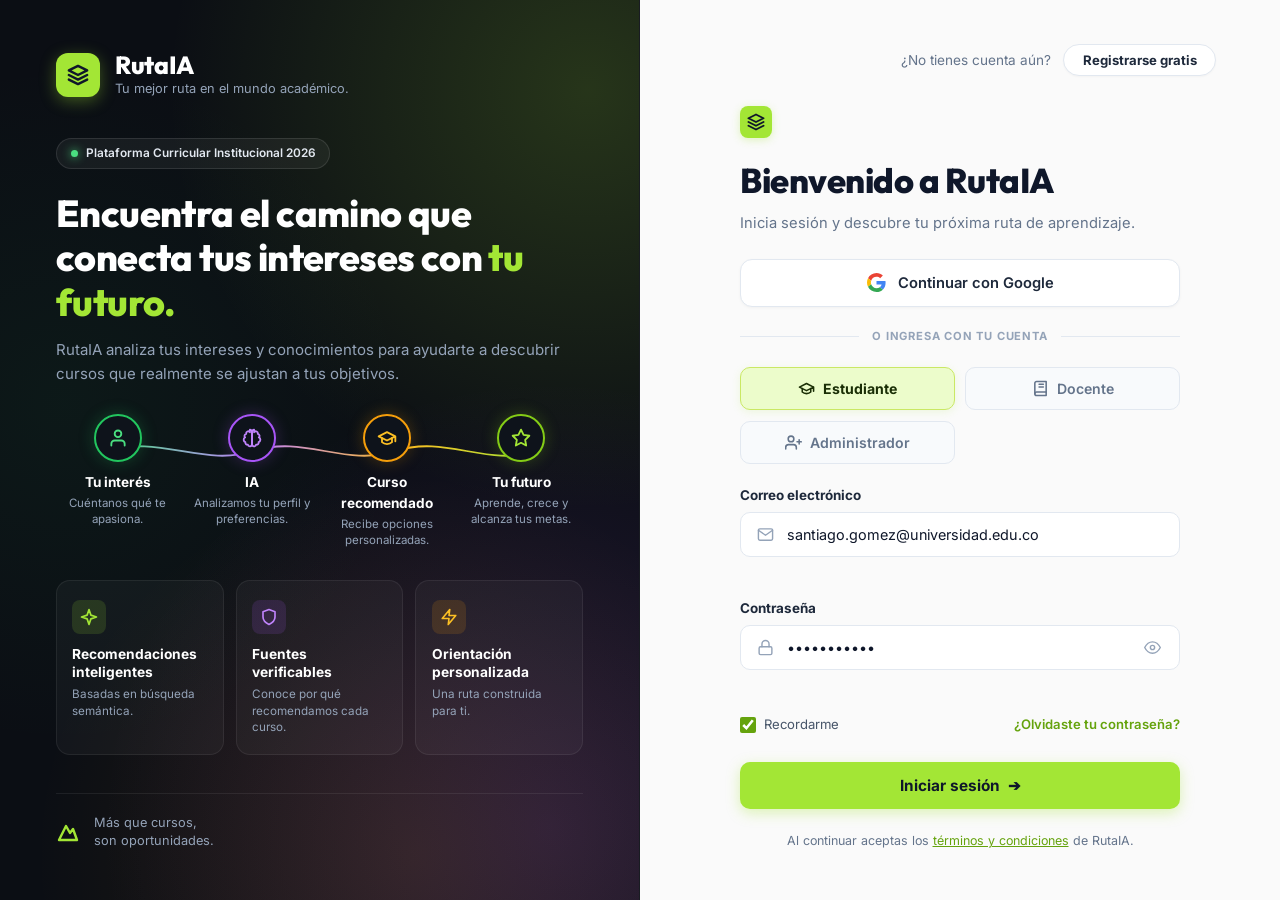
==== frontend/login.html @ 2015f7e0 "feat(auth,docente): agregar nuevo rol DOCENTE con gestion de cursos, metricas y autenticacion" ====
<!DOCTYPE html>
<html lang="es">
<head>
  <meta charset="UTF-8">
  <meta name="viewport" content="width=device-width, initial-scale=1.0, maximum-scale=5.0">
  <title>Acceso y Registro Institucional - RutaIA | Iniciar Sesión o Registrarse Gratis</title>
  <meta name="description" content="Portal oficial de acceso y registro para estudiantes y administradores en RutaIA, plataforma de recomendación académica y orientación curricular con IA.">
  <meta name="keywords" content="iniciar sesión, registro estudiantes, acceso institucional, orientación académica, RutaIA, universidad">
  <meta name="author" content="Editorial Learning Lab - RutaIA">
  <meta name="robots" content="index, follow">
  <meta name="theme-color" content="#121316">
  <link rel="canonical" href="https://rutaia.universidad.edu.co/login.html">

  <!-- Open Graph -->
  <meta property="og:type" content="website">
  <meta property="og:locale" content="es_CO">
  <meta property="og:site_name" content="RutaIA - Editorial Learning Lab">
  <meta property="og:title" content="Acceso y Registro Institucional - RutaIA">
  <meta property="og:description" content="Inicia sesión o regístrate gratis para recibir recomendaciones curriculares inteligentes impulsadas por IA.">
  <meta property="og:url" content="https://rutaia.universidad.edu.co/login.html">
  <meta property="og:image" content="https://rutaia.universidad.edu.co/img/og-preview.png">

  <!-- Twitter Cards -->
  <meta name="twitter:card" content="summary_large_image">
  <meta name="twitter:title" content="Acceso y Registro - RutaIA">
  <meta name="twitter:description" content="Inicia sesión o regístrate en la plataforma institucional de orientación vocacional RutaIA.">
  <meta name="twitter:image" content="https://rutaia.universidad.edu.co/img/og-preview.png">

  <!-- Datos Estructurados Schema.org JSON-LD -->
  <script type="application/ld+json">
  {
    "@context": "https://schema.org",
    "@type": "WebPage",
    "name": "Acceso y Registro Institucional RutaIA",
    "url": "https://rutaia.universidad.edu.co/login.html",
    "description": "Portal oficial de acceso y registro de estudiantes para la plataforma de orientación académica RutaIA.",
    "isPartOf": {
      "@type": "WebSite",
      "name": "RutaIA",
      "url": "https://rutaia.universidad.edu.co/"
    }
  }
  </script>

  <!-- Fuentes Google Fonts: Inter y Outfit -->
  <link rel="preconnect" href="https://fonts.googleapis.com">
  <link rel="preconnect" href="https://fonts.gstatic.com" crossorigin>
  <link href="https://fonts.googleapis.com/css2?family=Inter:wght@400;500;600;700;800&family=Outfit:wght@500;600;700;800&display=swap" rel="stylesheet">

  <!-- Estilos del Sistema -->
  <link rel="stylesheet" href="css/variables.css?v=6.5">
  <link rel="stylesheet" href="css/styles.css?v=6.5">

  <!-- Router Guard: si ya existe sesión activa, ir al dashboard salvo que venga por ?cambiar=true o ?logout=true -->
  <script>
    try {
      const u = localStorage.getItem('rutaia_user');
      if (u) {
        const parsed = JSON.parse(u);
        if (parsed && parsed.token) {
          delete parsed.token;
          localStorage.setItem('rutaia_user', JSON.stringify(parsed));
        }
        if (parsed && parsed.email) {
          const params = new URLSearchParams(window.location.search);
          if (!params.has('logout') && !params.has('cambiar')) {
            window.location.replace('index.html');
          }
        }
      }
    } catch(e) {}
  </script>
</head>
<body class="pro-login-body">

  <div class="pro-split-wrapper">

    <!-- ====================================================================
         COLUMNA IZQUIERDA: SHOWCASE INSTITUCIONAL (DARK THEME CON AURORA GLOW)
         ==================================================================== -->
    <aside class="pro-showcase-panel">
      <!-- Glow ambiental decorativo (Lime superior y Violeta/Ámbar inferior) -->
      <div class="pro-showcase-glow" aria-hidden="true"></div>

      <!-- Top: Marca Institucional con icono de capas apiladas -->
      <div class="pro-showcase-brand">
        <div class="pro-brand-badge">
          <svg width="22" height="22" viewBox="0 0 24 24" fill="none" stroke="#0F172A" stroke-width="2.6" stroke-linecap="round" stroke-linejoin="round">
            <polygon points="12 2 2 7 12 12 22 7 12 2"></polygon>
            <polyline points="2 17 12 22 22 17"></polyline>
            <polyline points="2 12 12 17 22 12"></polyline>
          </svg>
        </div>
        <div class="pro-brand-text">
          <span class="pro-brand-name">RutaIA</span>
          <span class="pro-brand-tagline">Tu mejor ruta en el mundo académico.</span>
        </div>
      </div>

      <!-- Contenido Central: Titular, Stepper de 4 Pasos y Bento Cards -->
      <div class="pro-showcase-content">
        <!-- Badge de Estado Activo -->
        <div class="pro-status-pill">
          <span class="pro-status-dot"></span>
          <span>Plataforma Curricular Institucional 2026</span>
        </div>

        <!-- Titular Principal -->
        <h1 class="pro-showcase-headline">
          Encuentra el camino que conecta tus intereses con <span class="highlight-lime">tu futuro.</span>
        </h1>
        <p class="pro-showcase-subtext">
          RutaIA analiza tus intereses y conocimientos para ayudarte a descubrir cursos que realmente se ajustan a tus objetivos.
        </p>

        <!-- Stepper Horizontal: 4 Nodos de Proceso con Línea Conectora Ondulada -->
        <div class="pro-journey-stepper">
          <!-- Curva SVG Conectora de Fondo -->
          <svg class="journey-wave-svg" viewBox="0 0 520 70" fill="none" preserveAspectRatio="none" aria-hidden="true">
            <path d="M 45 35 C 105 12, 145 58, 195 35 C 245 12, 285 58, 335 35 C 385 12, 425 58, 475 35" 
                  stroke="url(#journeyWaveGrad)" stroke-width="2.5" stroke-linecap="round" />
            <defs>
              <linearGradient id="journeyWaveGrad" x1="0%" y1="0%" x2="100%" y2="0%">
                <stop offset="0%" stop-color="#4ADE80" />
                <stop offset="35%" stop-color="#C084FC" />
                <stop offset="70%" stop-color="#FBBF24" />
                <stop offset="100%" stop-color="#A3E635" />
              </linearGradient>
            </defs>
          </svg>

          <div class="journey-nodes-row">
            <!-- Nodo 1: Tu Interés -->
            <div class="journey-node">
              <div class="node-circle circle-interest">
                <svg width="20" height="20" viewBox="0 0 24 24" fill="none" stroke="currentColor" stroke-width="2.2" stroke-linecap="round" stroke-linejoin="round">
                  <path d="M20 21v-2a4 4 0 0 0-4-4H8a4 4 0 0 0-4 4v2"></path>
                  <circle cx="12" cy="7" r="4"></circle>
                </svg>
              </div>
              <h5 class="node-title">Tu interés</h5>
              <p class="node-desc">Cuéntanos qué te apasiona.</p>
            </div>

            <!-- Nodo 2: IA -->
            <div class="journey-node">
              <div class="node-circle circle-ai">
                <svg width="20" height="20" viewBox="0 0 24 24" fill="none" stroke="currentColor" stroke-width="2.2" stroke-linecap="round" stroke-linejoin="round">
                  <path d="M9.5 2A2.5 2.5 0 0 1 12 4.5v15a2.5 2.5 0 0 1-4.96.44 2.5 2.5 0 0 1-2.96-3.08 3 3 0 0 1-.34-5.58 2.5 2.5 0 0 1 1.32-4.24 2.5 2.5 0 0 1 4.44-2.04z"></path>
                  <path d="M14.5 2A2.5 2.5 0 0 0 12 4.5v15a2.5 2.5 0 0 0 4.96.44 2.5 2.5 0 0 0 2.96-3.08 3 3 0 0 0 .34-5.58 2.5 2.5 0 0 0-1.32-4.24 2.5 2.5 0 0 0-4.44-2.04z"></path>
                </svg>
              </div>
              <h5 class="node-title">IA</h5>
              <p class="node-desc">Analizamos tu perfil y preferencias.</p>
            </div>

            <!-- Nodo 3: Curso Recomendado -->
            <div class="journey-node">
              <div class="node-circle circle-course">
                <svg width="20" height="20" viewBox="0 0 24 24" fill="none" stroke="currentColor" stroke-width="2.2" stroke-linecap="round" stroke-linejoin="round">
                  <path d="M22 10v6M2 10l10-5 10 5-10 5z"></path>
                  <path d="M6 12v5c3 3 9 3 12 0v-5"></path>
                </svg>
              </div>
              <h5 class="node-title">Curso recomendado</h5>
              <p class="node-desc">Recibe opciones personalizadas.</p>
            </div>

            <!-- Nodo 4: Tu Futuro -->
            <div class="journey-node">
              <div class="node-circle circle-future">
                <svg width="20" height="20" viewBox="0 0 24 24" fill="none" stroke="currentColor" stroke-width="2.2" stroke-linecap="round" stroke-linejoin="round">
                  <polygon points="12 2 15.09 8.26 22 9.27 17 14.14 18.18 21.02 12 17.77 5.82 21.02 7 14.14 2 9.27 8.91 8.26 12 2"></polygon>
                </svg>
              </div>
              <h5 class="node-title">Tu futuro</h5>
              <p class="node-desc">Aprende, crece y alcanza tus metas.</p>
            </div>
          </div>
        </div>

        <!-- Fila de 3 Bento Cards Horizontales -->
        <div class="pro-bento-row">
          <!-- Card 1: Recomendaciones inteligentes -->
          <div class="pro-bento-tile">
            <div class="tile-icon-box box-lime">
              <svg width="18" height="18" viewBox="0 0 24 24" fill="none" stroke="currentColor" stroke-width="2.2" stroke-linecap="round" stroke-linejoin="round">
                <path d="M12 2L14.5 9.5L22 12L14.5 14.5L12 22L9.5 14.5L2 12L9.5 9.5L12 2Z"></path>
              </svg>
            </div>
            <h5>Recomendaciones inteligentes</h5>
            <p>Basadas en búsqueda semántica.</p>
          </div>

          <!-- Card 2: Fuentes verificables -->
          <div class="pro-bento-tile">
            <div class="tile-icon-box box-purple">
              <svg width="18" height="18" viewBox="0 0 24 24" fill="none" stroke="currentColor" stroke-width="2.2" stroke-linecap="round" stroke-linejoin="round">
                <path d="M12 22s8-4 8-10V5l-8-3-8 3v7c0 6 8 10 8 10z"></path>
              </svg>
            </div>
            <h5>Fuentes verificables</h5>
            <p>Conoce por qué recomendamos cada curso.</p>
          </div>

          <!-- Card 3: Orientación personalizada -->
          <div class="pro-bento-tile">
            <div class="tile-icon-box box-amber">
              <svg width="18" height="18" viewBox="0 0 24 24" fill="none" stroke="currentColor" stroke-width="2.2" stroke-linecap="round" stroke-linejoin="round">
                <polygon points="13 2 3 14 12 14 11 22 21 10 12 10 13 2"></polygon>
              </svg>
            </div>
            <h5>Orientación personalizada</h5>
            <p>Una ruta construida para ti.</p>
          </div>
        </div>

      </div>

      <!-- Bottom: Frase institucional con isotipo geométrico -->
      <div class="pro-showcase-footer">
        <div class="pro-footer-brand-icon">
          <svg width="24" height="24" viewBox="0 0 24 24" fill="none" stroke="#A3E635" stroke-width="2.4" stroke-linecap="round" stroke-linejoin="round">
            <path d="M3 20L10 6L14 13L17 9L21 20H3Z"/>
          </svg>
        </div>
        <p class="pro-footer-quote-text">
          Más que cursos,<br>son oportunidades.
        </p>
      </div>
    </aside>

    <!-- ====================================================================
         COLUMNA DERECHA: FORMULARIO DE ACCESO Y REGISTRO (CLEAN EDITORIAL)
         ==================================================================== -->
    <main class="pro-form-panel">

      <!-- Barra superior con switcher rápido (Pill outline) -->
      <div class="pro-top-switch">
        <span class="pro-switch-label" id="switch-prompt">¿No tienes cuenta aún?</span>
        <button type="button" class="pro-switch-btn" id="btn-toggle-mode">Registrarse gratis</button>
      </div>

      <div class="pro-form-card-wrapper">

        <!-- ==========================================================
             PANEL 1: INICIAR SESIÓN (GOOGLE, ROLES Y CREDENCIALES)
             ========================================================== -->
        <div class="pro-panel active" id="pro-panel-login">
          <!-- Mini Brand Icon encima del título -->
          <div class="pro-form-brand-mark">
            <svg width="18" height="18" viewBox="0 0 24 24" fill="none" stroke="#0F172A" stroke-width="2.6" stroke-linecap="round" stroke-linejoin="round">
              <polygon points="12 2 2 7 12 12 22 7 12 2"></polygon>
              <polyline points="2 17 12 22 22 17"></polyline>
              <polyline points="2 12 12 17 22 12"></polyline>
            </svg>
          </div>

          <div class="pro-form-header">
            <!-- Título sin emoji de saludo según solicitud explícita -->
            <h2 class="pro-form-title">Bienvenido a RutaIA</h2>
            <p class="pro-form-subtitle">Inicia sesión y descubre tu próxima ruta de aprendizaje.</p>
          </div>

          <!-- Botón Oficial Google Sign-In -->
          <button type="button" class="pro-btn-google" id="login-google-btn">
            <svg width="19" height="19" viewBox="0 0 48 48" class="google-svg">
              <path fill="#EA4335" d="M24 9.5c3.54 0 6.71 1.22 9.21 3.6l6.85-6.85C35.9 2.38 30.47 0 24 0 14.62 0 6.51 5.38 2.56 13.22l7.98 6.19C12.43 13.72 17.74 9.5 24 9.5z"/>
              <path fill="#4285F4" d="M46.98 24.55c0-1.57-.15-3.09-.38-4.55H24v9.02h12.94c-.58 2.96-2.26 5.48-4.78 7.18l7.73 6c4.51-4.18 7.09-10.36 7.09-17.65z"/>
              <path fill="#FBBC05" d="M10.53 28.59c-.48-1.45-.76-2.99-.76-4.59s.27-3.14.76-4.59l-7.98-6.19C.92 16.46 0 20.12 0 24c0 3.88.92 7.54 2.56 10.78l7.97-6.19z"/>
              <path fill="#34A853" d="M24 48c6.48 0 11.93-2.13 15.89-5.81l-7.73-6c-2.15 1.45-4.92 2.3-8.16 2.3-6.26 0-11.57-4.22-13.47-9.91l-7.98 6.19C6.51 42.62 14.62 48 24 48z"/>
            </svg>
            <span>Continuar con Google</span>
          </button>

          <!-- Divider Minimalista -->
          <div class="pro-divider">
            <span>O INGRESA CON TU CUENTA</span>
          </div>

          <!-- Selector Segmentado de Rol (Estudiante con birrete / Docente / Administrador con icono de gestión) -->
          <div class="pro-segmented-roles" role="radiogroup" aria-label="Selecciona tu rol">
            <button type="button" class="role-segment active" id="seg-role-student" data-role="ESTUDIANTE">
              <svg width="17" height="17" viewBox="0 0 24 24" fill="none" stroke="currentColor" stroke-width="2.2" stroke-linecap="round" stroke-linejoin="round">
                <path d="M22 10v6M2 10l10-5 10 5-10 5z"></path>
                <path d="M6 12v5c3 3 9 3 12 0v-5"></path>
              </svg>
              <span>Estudiante</span>
            </button>
            <button type="button" class="role-segment" id="seg-role-docente" data-role="DOCENTE">
              <svg width="17" height="17" viewBox="0 0 24 24" fill="none" stroke="currentColor" stroke-width="2.2" stroke-linecap="round" stroke-linejoin="round">
                <path d="M4 19.5A2.5 2.5 0 0 1 6.5 17H20"></path>
                <path d="M6.5 2H20v20H6.5A2.5 2.5 0 0 1 4 19.5v-15A2.5 2.5 0 0 1 6.5 2z"></path>
                <line x1="10" y1="6" x2="16" y2="6"></line>
                <line x1="10" y1="10" x2="16" y2="10"></line>
              </svg>
              <span>Docente</span>
            </button>
            <button type="button" class="role-segment" id="seg-role-admin" data-role="ADMINISTRADOR">
              <svg width="17" height="17" viewBox="0 0 24 24" fill="none" stroke="currentColor" stroke-width="2.2" stroke-linecap="round" stroke-linejoin="round">
                <path d="M16 21v-2a4 4 0 0 0-4-4H5a4 4 0 0 0-4 4v2"></path>
                <circle cx="8.5" cy="7" r="4"></circle>
                <line x1="20" y1="8" x2="20" y2="14"></line>
                <line x1="23" y1="11" x2="17" y2="11"></line>
              </svg>
              <span>Administrador</span>
            </button>
          </div>

          <!-- Formulario de Acceso -->
          <form id="pro-form-login" class="pro-auth-form" novalidate>
            <!-- Correo Electrónico -->
            <div class="pro-field">
              <label for="login-email">Correo electrónico</label>
              <div class="pro-input-wrapper">
                <svg class="pro-field-icon" width="17" height="17" viewBox="0 0 24 24" fill="none" stroke="currentColor" stroke-width="2" stroke-linecap="round" stroke-linejoin="round">
                  <path d="M4 4h16c1.1 0 2 .9 2 2v12c0 1.1-.9 2-2 2H4c-1.1 0-2-.9-2-2V6c0-1.1.9-2 2-2z"></path>
                  <polyline points="22,6 12,13 2,6"></polyline>
                </svg>
                <input type="email" id="login-email" required placeholder="tu.correo@institucion.edu.co" value="santiago.gomez@universidad.edu.co" autocomplete="email" />
              </div>
              <div class="input-validation-msg" id="login-email-msg"></div>
            </div>

            <!-- Contraseña -->
            <div class="pro-field">
              <label for="login-password">Contraseña</label>
              <div class="pro-input-wrapper">
                <svg class="pro-field-icon" width="17" height="17" viewBox="0 0 24 24" fill="none" stroke="currentColor" stroke-width="2" stroke-linecap="round" stroke-linejoin="round">
                  <rect x="3" y="11" width="18" height="11" rx="2" ry="2"></rect>
                  <path d="M7 11V7a5 5 0 0 1 10 0v4"></path>
                </svg>
                <input type="password" id="login-password" required placeholder="Ingresa tu contraseña" autocomplete="current-password" />
                <button type="button" class="btn-toggle-pwd" data-target="login-password" title="Mostrar u ocultar contraseña">
                  <svg class="eye-icon" width="17" height="17" viewBox="0 0 24 24" fill="none" stroke="currentColor" stroke-width="2" stroke-linecap="round" stroke-linejoin="round">
                    <path d="M1 12s4-8 11-8 11 8 11 8-4 8-11 8-11-8-11-8z"></path>
                    <circle cx="12" cy="12" r="3"></circle>
                  </svg>
                </button>
              </div>
              <div class="input-validation-msg" id="login-password-msg"></div>
            </div>

            <!-- Fila: Recordarme y ¿Olvidaste tu contraseña? -->
            <div class="pro-form-extra-row">
              <label class="pro-checkbox-label">
                <input type="checkbox" id="login-remember" checked />
                <span>Recordarme</span>
              </label>
              <a href="#" class="pro-forgot-link" id="btn-forgot-password" onclick="event.preventDefault(); alert('Por favor contacta al administrador del sistema para restablecer tu contraseña institucional.');">¿Olvidaste tu contraseña?</a>
            </div>

            <!-- Botón Primario de Ingreso -->
            <button type="submit" class="pro-btn-primary" id="btn-submit-login">
              <span>Iniciar sesión</span>
              <span class="pro-btn-arrow">➔</span>
            </button>
          </form>

          <!-- Nota de Términos al Pie -->
          <div class="pro-terms-footer">
            <span>Al continuar aceptas los <a href="#" class="pro-terms-link" onclick="event.preventDefault();">términos y condiciones</a> de RutaIA.</span>
          </div>

        </div>

        <!-- ==========================================================
             PANEL 2: REGISTRARSE GRATIS (INSCRIBIRSE COMO ESTUDIANTE)
             ========================================================== -->
        <div class="pro-panel" id="pro-panel-register">
          <div class="pro-form-brand-mark">
            <svg width="18" height="18" viewBox="0 0 24 24" fill="none" stroke="#0F172A" stroke-width="2.6" stroke-linecap="round" stroke-linejoin="round">
              <polygon points="12 2 2 7 12 12 22 7 12 2"></polygon>
              <polyline points="2 17 12 22 22 17"></polyline>
              <polyline points="2 12 12 17 22 12"></polyline>
            </svg>
          </div>

          <div class="pro-form-header">
            <div class="pro-tag-badge">Inscripción Gratuita</div>
            <h2 class="pro-form-title">Crea tu cuenta de Estudiante</h2>
            <p class="pro-form-subtitle">Regístrate para chatear con el Asesor Vocacional de IA y recibir recomendaciones curriculares.</p>
          </div>

          <form id="pro-form-register" class="pro-auth-form" novalidate>

            <!-- Nombre Completo -->
            <div class="pro-field">
              <label for="reg-name">Nombre completo *</label>
              <div class="pro-input-wrapper">
                <svg class="pro-field-icon" width="17" height="17" viewBox="0 0 24 24" fill="none" stroke="currentColor" stroke-width="2" stroke-linecap="round" stroke-linejoin="round">
                  <path d="M20 21v-2a4 4 0 0 0-4-4H8a4 4 0 0 0-4 4v2"></path>
                  <circle cx="12" cy="7" r="4"></circle>
                </svg>
                <input type="text" id="reg-name" required placeholder="Ej: Valentina Morales Torres" autocomplete="name" />
              </div>
              <div class="input-validation-msg" id="reg-name-msg"></div>
            </div>

            <!-- Correo Electrónico con Validación de Gmail Inteligente -->
            <div class="pro-field">
              <label for="reg-email">Correo electrónico (Gmail o institucional) *</label>
              <div class="pro-input-wrapper">
                <svg class="pro-field-icon" width="17" height="17" viewBox="0 0 24 24" fill="none" stroke="currentColor" stroke-width="2" stroke-linecap="round" stroke-linejoin="round">
                  <path d="M4 4h16c1.1 0 2 .9 2 2v12c0 1.1-.9 2-2 2H4c-1.1 0-2-.9-2-2V6c0-1.1.9-2 2-2z"></path>
                  <polyline points="22,6 12,13 2,6"></polyline>
                </svg>
                <input type="email" id="reg-email" required placeholder="ejemplo@gmail.com o tu@universidad.edu.co" autocomplete="email" />
              </div>
              <div class="input-validation-msg" id="reg-email-msg"></div>
            </div>

            <!-- Contraseña -->
            <div class="pro-field">
              <label for="reg-password">Contraseña *</label>
              <div class="pro-input-wrapper">
                <svg class="pro-field-icon" width="17" height="17" viewBox="0 0 24 24" fill="none" stroke="currentColor" stroke-width="2" stroke-linecap="round" stroke-linejoin="round">
                  <rect x="3" y="11" width="18" height="11" rx="2" ry="2"></rect>
                  <path d="M7 11V7a5 5 0 0 1 10 0v4"></path>
                </svg>
                <input type="password" id="reg-password" required placeholder="Mínimo 6 caracteres" autocomplete="new-password" />
                <button type="button" class="btn-toggle-pwd" data-target="reg-password" title="Mostrar u ocultar contraseña">
                  <svg class="eye-icon" width="17" height="17" viewBox="0 0 24 24" fill="none" stroke="currentColor" stroke-width="2" stroke-linecap="round" stroke-linejoin="round">
                    <path d="M1 12s4-8 11-8 11 8 11 8-4 8-11 8-11-8-11-8z"></path>
                    <circle cx="12" cy="12" r="3"></circle>
                  </svg>
                </button>
              </div>
              <div class="input-validation-msg" id="reg-password-msg"></div>
            </div>

            <!-- Confirmar Contraseña -->
            <div class="pro-field">
              <label for="reg-password-confirm">Confirmar contraseña *</label>
              <div class="pro-input-wrapper">
                <svg class="pro-field-icon" width="17" height="17" viewBox="0 0 24 24" fill="none" stroke="currentColor" stroke-width="2" stroke-linecap="round" stroke-linejoin="round">
                  <rect x="3" y="11" width="18" height="11" rx="2" ry="2"></rect>
                  <path d="M7 11V7a5 5 0 0 1 10 0v4"></path>
                </svg>
                <input type="password" id="reg-password-confirm" required placeholder="Repite tu contraseña" autocomplete="new-password" />
              </div>
              <div class="input-validation-msg" id="reg-password-confirm-msg"></div>
            </div>

            <!-- Nivel de Experiencia -->
            <div class="pro-field">
              <label for="reg-level">Nivel de experiencia académica *</label>
              <div class="pro-select-wrapper">
                <select id="reg-level" required>
                  <option value="">Selecciona tu nivel</option>
                  <option value="Principiante">Principiante (Desde cero)</option>
                  <option value="Intermedio" selected>Intermedio (Con conocimientos previos)</option>
                  <option value="Avanzado">Avanzado (Especialización)</option>
                </select>
              </div>
            </div>

            <!-- Área de Interés Vocacional -->
            <div class="pro-field">
              <label for="reg-area">Área de interés principal *</label>
              <div class="pro-input-wrapper">
                <svg class="pro-field-icon" width="17" height="17" viewBox="0 0 24 24" fill="none" stroke="currentColor" stroke-width="2" stroke-linecap="round" stroke-linejoin="round">
                  <polygon points="12 2 15.09 8.26 22 9.27 17 14.14 18.18 21.02 12 17.77 5.82 21.02 7 14.14 2 9.27 8.91 8.26 12 2"></polygon>
                </svg>
                <input type="text" id="reg-area" required placeholder="Ej: Inteligencia Artificial, Desarrollo Web..." value="Inteligencia Artificial y Software" />
              </div>
              <div class="pro-chips-row">
                <span class="pro-mini-chip" data-val="Inteligencia Artificial">IA & Modelos</span>
                <span class="pro-mini-chip" data-val="Desarrollo Web Fullstack">Desarrollo Web</span>
                <span class="pro-mini-chip" data-val="Cloud y DevOps">Cloud & DevOps</span>
                <span class="pro-mini-chip" data-val="Ciberseguridad">Ciberseguridad</span>
              </div>
              <div class="input-validation-msg" id="reg-area-msg"></div>
            </div>

            <!-- Botón Primario de Registro -->
            <button type="submit" class="pro-btn-primary" id="btn-submit-register">
              <span>Crear Cuenta de Estudiante e Ingresar</span>
              <span class="pro-btn-arrow">➔</span>
            </button>
          </form>

          <div class="pro-terms-footer">
            <span>Al registrarte aceptas los <a href="#" class="pro-terms-link" onclick="event.preventDefault();">términos y condiciones</a> de RutaIA.</span>
          </div>
        </div>

      </div>

    </main>

  </div>

  <!-- Contenedor Toast para Notificaciones -->
  <div class="toast-container" id="toast-container"></div>

  <!-- Script Modular de Login -->
  <script type="module" src="js/login.js"></script>
</body>
</html>
---- frontend/css/variables.css ----
/* ==========================================================
   RutaIA - Concepto 2: Editorial Learning Lab (Design System)
   Inspirado en estética editorial, cálida, limpia y académica.
   ========================================================== */

:root {
  /* Fondos y Superficies Cálidas */
  --bg-body: #F7F5EE;
  --bg-sidebar: #FFFFFF;
  --bg-surface: #FFFFFF;
  --bg-card: #FFFFFF;
  --bg-card-subtle: #F2EFE8;
  --bg-input: #FFFFFF;
  --bg-highlight: #E4FB52;

  /* Acentos Principales de Marca */
  --accent-lime: #D7F338;
  --accent-lime-hover: #C5E226;
  --accent-coral: #FF5E3A;
  --accent-orange: #FF9F38;
  --accent-emerald: #10B981;
  --accent-success: #16A34A;
  --accent-danger: #EF4444;

  /* Mosaicos Pastel de Categorías (Bento Grid) */
  --cat-web-bg: #E8F88E;
  --cat-web-text: #374706;
  --cat-java-bg: #FEE1BA;
  --cat-java-text: #733E0A;
  --cat-data-bg: #FFD4CE;
  --cat-data-text: #7A281E;
  --cat-rpa-bg: #F8D3EC;
  --cat-rpa-text: #6B1E54;
  --cat-ai-bg: #DFDAFC;
  --cat-ai-text: #32267B;
  --cat-security-bg: #C7F6EB;
  --cat-security-text: #0E5848;
  --cat-docker-bg: #D4F4F0;
  --cat-docker-text: #135A52;

  /* Tipografía y Textos */
  --text-primary: #18191E;
  --text-secondary: #575861;
  --text-muted: #848590;
  --text-on-lime: #121316;

  /* Bordes y Líneas */
  --border-subtle: #E8E4DB;
  --border-card: #ECE8E0;
  --border-focus: #18191E;

  /* Sombras Suaves Editoriales */
  --shadow-xs: 0 1px 2px rgba(24, 25, 30, 0.04);
  --shadow-sm: 0 2px 8px rgba(24, 25, 30, 0.05);
  --shadow-card: 0 4px 16px -2px rgba(24, 25, 30, 0.04), 0 1px 3px rgba(24, 25, 30, 0.03);
  --shadow-hover: 0 10px 25px -4px rgba(24, 25, 30, 0.07);

  /* Bordes Redondeados */
  --radius-xs: 6px;
  --radius-sm: 10px;
  --radius-md: 14px;
  --radius-lg: 20px;
  --radius-xl: 26px;
  --radius-full: 9999px;

  /* Tipografías */
  --font-sans: 'Inter', -apple-system, BlinkMacSystemFont, "Segoe UI", Roboto, sans-serif;
  --font-heading: 'Outfit', -apple-system, BlinkMacSystemFont, sans-serif;

  /* Transiciones */
  --transition-fast: 0.15s ease;
  --transition-normal: 0.22s cubic-bezier(0.2, 0, 0, 1);
}
---- frontend/css/styles.css ----
/* ==========================================================
   RutaIA - Concepto 2: Editorial Learning Lab (Design System)
   Inspirado en diseño editorial académico, cálido y premium.
   ========================================================== */

/* 1. Reset y Estilos Base */
*, *::before, *::after {
  box-sizing: border-box;
  margin: 0;
  padding: 0;
}

html {
  scroll-behavior: smooth;
}

body {
  background-color: var(--bg-body, #F7F5EE);
  background-image: 
    radial-gradient(circle at 10% 8%, rgba(215, 243, 56, 0.15) 0px, transparent 400px),
    radial-gradient(circle at 90% 12%, rgba(255, 186, 122, 0.14) 0px, transparent 450px),
    radial-gradient(circle at 85% 85%, rgba(199, 195, 250, 0.12) 0px, transparent 400px);
  color: var(--text-primary, #121316);
  font-family: var(--font-sans, 'Inter', -apple-system, BlinkMacSystemFont, sans-serif);
  font-size: 15px;
  line-height: 1.55;
  -webkit-font-smoothing: antialiased;
  -moz-osx-font-smoothing: grayscale;
  min-height: 100vh;
}

button, input, select, textarea {
  font-family: inherit;
  font-size: inherit;
  color: inherit;
}

/* 2. Layout Principal */
.app-layout {
  display: flex;
  min-height: 100vh;
}

/* Barra Lateral Izquierda (Sidebar) */
.sidebar {
  width: 260px;
  background-color: #FFFFFF;
  border-right: 1px solid rgba(226, 220, 208, 0.85);
  display: flex;
  flex-direction: column;
  justify-content: space-between;
  padding: 2.25rem 1.35rem 2rem;
  position: sticky;
  top: 0;
  height: 100vh;
  z-index: 50;
  box-shadow: 2px 0 16px rgba(18, 19, 22, 0.02);
  overflow: hidden;
}

.sidebar-botanical-art {
  position: absolute;
  bottom: -4px;
  left: -4px;
  width: 96px;
  height: 155px;
  pointer-events: none;
  z-index: 1;
}

.botanical-svg {
  width: 100%;
  height: 100%;
}

.brand {
  display: flex;
  align-items: center;
  gap: 0.85rem;
  margin-bottom: 2.5rem;
  padding: 0 0.5rem;
}

.brand-badge {
  width: 42px;
  height: 42px;
  background: #121316;
  color: #FFFFFF;
  border-radius: 12px;
  display: flex;
  align-items: center;
  justify-content: center;
  box-shadow: 0 4px 14px rgba(18, 19, 22, 0.16);
  transition: transform 0.2s ease;
}

.brand:hover .brand-badge {
  transform: rotate(-4deg) scale(1.05);
}

.brand-title {
  display: block;
  font-family: var(--font-heading, 'Outfit', sans-serif);
  font-size: 1.45rem;
  font-weight: 800;
  color: #121316;
  letter-spacing: -0.6px;
  line-height: 1.1;
}

.brand-tagline {
  display: block;
  font-size: 0.72rem;
  color: var(--text-muted, #76777E);
  font-weight: 500;
  margin-top: 2px;
}

/* Navegación Lateral */
.sidebar-nav {
  display: flex;
  flex-direction: column;
  gap: 0.45rem;
}

.nav-item {
  display: flex;
  align-items: center;
  gap: 0.85rem;
  padding: 0.8rem 1.1rem;
  border-radius: 12px;
  border: 1px solid transparent;
  background: transparent;
  color: var(--text-secondary, #4B4C52);
  font-weight: 500;
  font-size: 0.88rem;
  cursor: pointer;
  text-align: left;
  transition: all 0.2s cubic-bezier(0.16, 1, 0.3, 1);
}

.nav-svg {
  stroke-width: 2.2;
  color: inherit;
  flex-shrink: 0;
  transition: transform 0.2s ease;
}

.nav-item:hover {
  background-color: #F6F4EC;
  color: #121316;
  transform: translateX(3px);
}

.nav-item:hover .nav-svg {
  transform: scale(1.1);
}

.nav-item.active {
  background-color: var(--accent-lime, #D7F338);
  color: #121316;
  font-weight: 700;
  border-color: rgba(0, 0, 0, 0.05);
  box-shadow: 0 4px 14px rgba(215, 243, 56, 0.38);
  transform: translateX(4px);
}

/* Tarjeta Inferior de la Barra Lateral (Editorial) */
.sidebar-footer-card {
  background: #FAF8F2;
  border: 1px solid rgba(226, 220, 208, 0.8);
  border-radius: 16px;
  padding: 1.25rem 1.1rem;
  display: flex;
  align-items: center;
  gap: 0.85rem;
  position: relative;
  overflow: hidden;
}

.organic-art {
  display: flex;
  align-items: center;
  gap: 4px;
}

.leaf {
  width: 13px;
  height: 22px;
  border-radius: 12px 2px 12px 2px;
  display: inline-block;
}

.leaf-lime {
  background: #D7F338;
  transform: rotate(-15deg);
}

.leaf-coral {
  background: #FF8A65;
  transform: rotate(20deg);
}

.quote-text {
  font-size: 0.78rem;
  line-height: 1.35;
  color: var(--text-secondary, #4B4C52);
}

.quote-text strong {
  color: #121316;
  font-weight: 700;
}

/* 3. Área Principal de Contenido */
.content-area {
  flex: 1;
  display: flex;
  flex-direction: column;
  min-width: 0;
  position: relative;
  overflow-x: hidden;
}

/* Lienzo de Formas Orgánicas Decorativas de Fondo */
.bg-organic-canvas {
  position: absolute;
  top: 0;
  left: 0;
  right: 0;
  bottom: 0;
  pointer-events: none;
  z-index: 0;
  overflow: hidden;
}

.bg-organic-shape {
  position: absolute;
  pointer-events: none;
  opacity: 0.96;
}

/* Mancha Amarilla Superior Central (Sol / Arco) */
.shape-top-yellow {
  top: 0;
  left: 56%;
  transform: translateX(-50%);
  width: 240px;
  height: 130px;
  opacity: 0.85;
}

/* Pétalo Naranja Superior Izquierdo */
.shape-left-orange {
  top: 130px;
  left: -24px;
  width: 38px;
  height: 80px;
  opacity: 0.85;
  transform: rotate(-10deg);
}

/* Hoja Lima Media Izquierda */
.shape-left-lime-1 {
  top: 260px;
  left: -24px;
  width: 44px;
  height: 95px;
  opacity: 0.85;
  transform: rotate(14deg);
}

/* Hoja Lima Inferior Izquierda */
.shape-left-lime-2 {
  top: 480px;
  left: -20px;
  width: 36px;
  height: 75px;
  opacity: 0.85;
  transform: rotate(-5deg);
}

/* Hoja Naranja Derecha Central */
.shape-right-orange {
  top: 430px;
  right: 40%;
  width: 38px;
  height: 80px;
  opacity: 0.85;
  transform: rotate(8deg);
}

/* Barra Superior Flotante (Header) */
.top-header {
  height: 76px;
  display: flex;
  align-items: center;
  justify-content: space-between;
  padding: 0 2.75rem;
  background: rgba(247, 245, 238, 0.88);
  backdrop-filter: blur(14px);
  -webkit-backdrop-filter: blur(14px);
  border-bottom: 1px solid rgba(226, 220, 208, 0.6);
  position: sticky;
  top: 0;
  z-index: 40;
}

.header-search {
  display: flex;
  align-items: center;
  gap: 0.75rem;
  background: #FFFFFF;
  border: 1px solid rgba(226, 220, 208, 0.85);
  border-radius: 9999px;
  padding: 0.55rem 1.35rem;
  width: 420px;
  max-width: 50vw;
  box-shadow: 0 2px 8px rgba(18, 19, 22, 0.02);
  transition: all 0.2s ease;
}

.header-search:focus-within {
  border-color: #121316;
  box-shadow: 0 4px 14px rgba(18, 19, 22, 0.06);
  background: #FFFFFF;
}

.search-svg {
  color: var(--text-muted, #76777E);
  flex-shrink: 0;
}

.header-search input {
  border: none;
  background: transparent;
  outline: none;
  width: 100%;
  font-size: 0.88rem;
  color: #121316;
}

.header-search input::placeholder {
  color: var(--text-muted, #8C8D94);
}

.header-user-pill {
  display: flex;
  align-items: center;
  gap: 0.85rem;
  background: #FFFFFF;
  border: 1px solid rgba(226, 220, 208, 0.85);
  border-radius: 9999px;
  padding: 0.4rem 0.5rem 0.4rem 0.95rem;
  box-shadow: 0 2px 8px rgba(18, 19, 22, 0.02);
}

.user-avatar {
  width: 34px;
  height: 34px;
  border-radius: 9999px;
  background: #121316;
  color: #FFFFFF;
  font-weight: 800;
  font-size: 0.8rem;
  display: flex;
  align-items: center;
  justify-content: center;
  letter-spacing: 0.5px;
}

.user-meta {
  display: flex;
  flex-direction: column;
  margin-right: 0.5rem;
}

.user-name {
  font-weight: 700;
  font-size: 0.86rem;
  color: #121316;
  line-height: 1.2;
}

.user-role {
  font-size: 0.72rem;
  color: var(--text-muted, #76777E);
  font-weight: 500;
}

.btn-change-user {
  background: #FAF8F2;
  border: 1px solid rgba(226, 220, 208, 0.85);
  border-radius: 9999px;
  padding: 0.35rem 0.85rem;
  font-size: 0.78rem;
  font-weight: 600;
  cursor: pointer;
  color: #121316;
  transition: all 0.15s ease;
}

.btn-change-user:hover {
  background: #121316;
  color: #FFFFFF;
  border-color: #121316;
}

/* 4. Contenedor de Vistas */
.views-wrapper {
  padding: 2.25rem 2.75rem 4rem;
  max-width: 1440px;
  width: 100%;
  position: relative;
  z-index: 2;
}

.view-section {
  display: none;
  animation: fadeInView 0.25s cubic-bezier(0.16, 1, 0.3, 1);
}

.view-section.active {
  display: block;
}

@keyframes fadeInView {
  from { opacity: 0; transform: translateY(6px); }
  to { opacity: 1; transform: translateY(0); }
}

/* 5. VISTA 1: INICIO / ASESOR RAG */

/* Hero Editorial */
.hero-editorial {
  display: flex;
  align-items: flex-start;
  justify-content: space-between;
  gap: 1.5rem;
  margin-bottom: 1.5rem;
  padding: 0.25rem 0.25rem 0;
}

.hero-left {
  flex: 1;
}

.hero-headline {
  font-family: var(--font-heading, 'Outfit', sans-serif);
  font-size: 2.35rem;
  font-weight: 800;
  line-height: 1.14;
  letter-spacing: -0.6px;
  color: #121316;
}

.lime-mark {
  background-color: var(--accent-lime, #D7F338);
  color: #121316;
  padding: 0.08rem 0.5rem;
  border-radius: 4px;
  display: inline-block;
  transform: rotate(-0.5deg);
  box-decoration-break: clone;
  -webkit-box-decoration-break: clone;
}

.hero-right {
  width: 235px;
  flex-shrink: 0;
  display: flex;
  flex-direction: column;
  align-items: flex-start;
  padding-top: 0.35rem;
}

.hero-description {
  font-size: 0.85rem;
  line-height: 1.55;
  color: var(--text-secondary, #4B4C52);
}

.hero-doodle {
  margin-top: 0.6rem;
  opacity: 0.85;
}

/* Caja de Consulta Editorial */
.query-editorial-box {
  background: #FFFFFF;
  border: 1px solid rgba(226, 220, 208, 0.9);
  border-radius: 22px;
  padding: 1.85rem;
  margin-bottom: 2.25rem;
  box-shadow: 0 4px 24px rgba(18, 19, 22, 0.03);
  position: relative;
}

.query-box-label {
  display: block;
  font-family: var(--font-heading, 'Outfit', sans-serif);
  font-size: 1.15rem;
  font-weight: 800;
  color: #121316;
  margin-bottom: 0.85rem;
  letter-spacing: -0.2px;
}

.editorial-textarea {
  width: 100%;
  background: #FAF8F2;
  border: 1.5px solid rgba(226, 220, 208, 0.9);
  border-radius: 14px;
  padding: 1rem 1.25rem;
  font-size: 0.98rem;
  color: #121316;
  resize: vertical;
  min-height: 74px;
  outline: none;
  transition: all 0.2s ease;
  line-height: 1.5;
}

.editorial-textarea:focus {
  background: #FFFFFF;
  border-color: #121316;
  box-shadow: 0 0 0 3.5px rgba(215, 243, 56, 0.4);
}

.editorial-textarea::placeholder {
  color: var(--text-muted, #8C8D94);
}

.query-footer-bar {
  display: flex;
  justify-content: space-between;
  align-items: center;
  margin-top: 1.1rem;
}

.query-actions-left {
  display: flex;
  align-items: center;
  gap: 1.1rem;
}

.btn-primary-lime {
  background: var(--accent-lime, #D7F338);
  color: #121316;
  border: none;
  font-weight: 800;
  font-size: 0.92rem;
  padding: 0.85rem 1.65rem;
  border-radius: 12px;
  cursor: pointer;
  display: inline-flex;
  align-items: center;
  gap: 0.65rem;
  box-shadow: 0 4px 14px rgba(215, 243, 56, 0.42);
  transition: all 0.2s cubic-bezier(0.16, 1, 0.3, 1);
}

.btn-primary-lime:hover {
  transform: translateY(-2px);
  box-shadow: 0 6px 20px rgba(215, 243, 56, 0.6);
}

.btn-primary-lime:active {
  transform: translateY(0);
}

.btn-primary-lime:disabled {
  opacity: 0.6;
  cursor: not-allowed;
  transform: none;
  box-shadow: none;
}

.btn-arrow {
  font-size: 1rem;
  transition: transform 0.2s ease;
}

.btn-primary-lime:hover .btn-arrow {
  transform: translateX(3px);
}

.btn-text-options {
  background: transparent;
  border: none;
  color: var(--text-secondary, #4B4C52);
  font-size: 0.85rem;
  font-weight: 600;
  cursor: pointer;
  display: inline-flex;
  align-items: center;
  padding: 0.5rem 0.75rem;
  border-radius: 8px;
  transition: all 0.15s ease;
}

.btn-text-options:hover {
  background: #F6F4EC;
  color: #121316;
}

/* Bandeja de Chips de Consultas */
.suggested-chips-tray {
  margin-top: 1.25rem;
  padding-top: 1.25rem;
  border-top: 1px solid rgba(226, 220, 208, 0.7);
}

.chips-title {
  display: block;
  font-size: 0.78rem;
  font-weight: 700;
  color: var(--text-muted, #76777E);
  text-transform: uppercase;
  letter-spacing: 0.5px;
  margin-bottom: 0.75rem;
}

.chips-group {
  display: flex;
  flex-wrap: wrap;
  gap: 0.55rem;
}

.chip-item {
  background: #FAF8F2;
  border: 1px solid rgba(226, 220, 208, 0.9);
  border-radius: 9999px;
  padding: 0.45rem 0.95rem;
  font-size: 0.82rem;
  font-weight: 600;
  color: #121316;
  cursor: pointer;
  transition: all 0.18s ease;
}

.chip-item:hover {
  background: #121316;
  color: #FFFFFF;
  border-color: #121316;
  transform: translateY(-1px);
}

.chip-item.chip-special {
  border-color: #FCD34D;
  background: #FFFBEB;
  color: #92400E;
}

.chip-item.chip-special:hover {
  background: #92400E;
  color: #FFFFFF;
}

/* 6. Cuadrícula Bento Principal (2 Columnas) */
.bento-grid {
  display: grid;
  grid-template-columns: minmax(0, 1.24fr) minmax(360px, 0.86fr);
  gap: 2.25rem;
  align-items: start;
}

.bento-col-main {
  display: flex;
  flex-direction: column;
  gap: 1.6rem;
  min-width: 0;
}

.bento-col-side {
  display: flex;
  flex-direction: column;
  gap: 1.6rem;
  min-width: 0;
}

/* Sección de Mosaicos Pastel */
.catalog-tiles-section {
  background: #FFFFFF;
  border: 1px solid rgba(226, 220, 208, 0.9);
  border-radius: 22px;
  padding: 1.85rem;
  box-shadow: 0 4px 20px rgba(18, 19, 22, 0.02);
}

.section-header-inline {
  display: flex;
  justify-content: space-between;
  align-items: flex-start;
  margin-bottom: 1.4rem;
}

.bento-title {
  font-family: var(--font-heading, 'Outfit', sans-serif);
  font-size: 1.35rem;
  font-weight: 800;
  color: #121316;
  letter-spacing: -0.3px;
}

.bento-subtitle {
  font-size: 0.86rem;
  color: var(--text-muted, #76777E);
  margin-top: 3px;
}

.link-see-all {
  background: transparent;
  border: none;
  font-size: 0.85rem;
  font-weight: 700;
  color: #121316;
  cursor: pointer;
  white-space: nowrap;
  padding: 0.35rem 0.75rem;
  border-radius: 8px;
  transition: all 0.15s ease;
}

.link-see-all:hover {
  background: #FAF8F2;
  transform: translateX(2px);
}

/* Grid de Mosaicos Pastel */
.pastel-tiles-grid {
  display: grid;
  grid-template-columns: repeat(2, 1fr);
  gap: 1rem;
}

.pastel-tile {
  border-radius: 18px;
  padding: 1.25rem 1.4rem;
  cursor: pointer;
  display: flex;
  flex-direction: column;
  justify-content: space-between;
  min-height: 104px;
  transition: all 0.22s cubic-bezier(0.16, 1, 0.3, 1);
  position: relative;
  overflow: hidden;
  border: 1px solid rgba(0, 0, 0, 0.04);
}

.pastel-tile:hover {
  transform: translateY(-4px);
  box-shadow: 0 10px 24px rgba(0, 0, 0, 0.06);
}

.tile-icon {
  margin-bottom: 0.85rem;
}

.tile-name {
  font-family: var(--font-heading, 'Outfit', sans-serif);
  font-weight: 800;
  font-size: 1.05rem;
  letter-spacing: -0.2px;
}

/* Colores Pastel Exactos del Concepto 2 */
.tile-web { background-color: #E8F88A; color: #1E2805; }
.tile-java { background-color: #FFC49A; color: #381B05; }
.tile-data { background-color: #FFA8A8; color: #3C0A0A; }
.tile-rpa { background-color: #F8B4E8; color: #380830; }
.tile-ai { background-color: #C7C3FA; color: #100C3C; }
.tile-security { background-color: #9FE7D3; color: #062E25; }
.tile-docker { background-color: #E2E8F0; color: #151C26; grid-column: 1 / -1; }

/* 7. Tarjeta de Resultados RAG (Editorial Bento) */
.result-bento-card {
  background: #FFFFFF;
  border: 1px solid rgba(226, 220, 208, 0.9);
  border-radius: 22px;
  padding: 2rem;
  box-shadow: 0 8px 30px rgba(18, 19, 22, 0.04);
  animation: slideUpResult 0.3s cubic-bezier(0.16, 1, 0.3, 1);
}

@keyframes slideUpResult {
  from { opacity: 0; transform: translateY(14px); }
  to { opacity: 1; transform: translateY(0); }
}

.result-top-badge-row {
  display: flex;
  justify-content: space-between;
  align-items: center;
  margin-bottom: 1.1rem;
}

.badge-spark-group {
  display: flex;
  align-items: center;
  gap: 0.5rem;
}

.sparkle-icon {
  color: #F59E0B;
  font-size: 1.1rem;
}

.badge-spark-text {
  font-family: var(--font-heading, 'Outfit', sans-serif);
  font-weight: 800;
  font-size: 0.88rem;
  text-transform: uppercase;
  letter-spacing: 0.6px;
  color: #121316;
}

.status-pill {
  font-size: 0.76rem;
  font-weight: 700;
  padding: 0.3rem 0.85rem;
  border-radius: 9999px;
  display: inline-flex;
  align-items: center;
}

.status-pill.respondida {
  background: #DCFCE7;
  color: #15803D;
  border: 1px solid #BBF7D0;
}

.status-pill.sin-resultados {
  background: #FEF3C7;
  color: #92400E;
  border: 1px solid #FDE68A;
}

.query-recap-box {
  background: #FAF8F2;
  border: 1px solid rgba(226, 220, 208, 0.8);
  border-radius: 12px;
  padding: 0.75rem 1.1rem;
  margin-bottom: 1.75rem;
  display: flex;
  align-items: center;
  gap: 0.6rem;
}

.recap-label {
  font-size: 0.76rem;
  font-weight: 700;
  text-transform: uppercase;
  letter-spacing: 0.4px;
  color: var(--text-muted, #76777E);
}

.recap-query {
  font-weight: 700;
  color: #121316;
  font-size: 0.9rem;
}

/* Tarjeta Destacada del Curso (Top 1) */
.featured-course-card {
  background: #FAF8F2;
  border: 1px solid rgba(226, 220, 208, 0.85);
  border-radius: 18px;
  padding: 1.65rem;
  margin-bottom: 1.75rem;
}

.featured-course-layout {
  display: grid;
  grid-template-columns: 140px 1fr auto;
  gap: 1.5rem;
  align-items: center;
}

/* Mini Thumbnail Estilo Código */
.featured-course-thumb {
  background: #141519;
  border-radius: 14px;
  padding: 0.85rem;
  display: flex;
  flex-direction: column;
  justify-content: space-between;
  height: 110px;
  box-shadow: 0 4px 14px rgba(0, 0, 0, 0.15);
  position: relative;
  overflow: hidden;
}

.thumb-window-bar {
  display: flex;
  gap: 4px;
}

.thumb-window-bar span {
  width: 7px;
  height: 7px;
  border-radius: 9999px;
  display: inline-block;
}

.dot-red { background: #EF4444; }
.dot-yellow { background: #F59E0B; }
.dot-green { background: #10B981; }

.thumb-code-lines {
  display: flex;
  flex-direction: column;
  gap: 5px;
  margin: auto 0;
}

.thumb-code-lines .line {
  height: 4px;
  background: rgba(255, 255, 255, 0.2);
  border-radius: 2px;
}

.thumb-code-lines .w-80 { width: 80%; }
.thumb-code-lines .w-60 { width: 60%; }
.thumb-code-lines .w-90 { width: 90%; }
.thumb-code-lines .w-40 { width: 40%; }
.thumb-code-lines .code-accent { background: #D7F338; }
.thumb-code-lines .code-subaccent { background: #60A5FA; }

.thumb-badge-tag {
  font-size: 0.65rem;
  color: rgba(255, 255, 255, 0.7);
  font-weight: 700;
  text-transform: uppercase;
  letter-spacing: 0.4px;
}

/* Info del Curso */
.featured-course-info {
  display: flex;
  flex-direction: column;
  gap: 0.4rem;
}

.match-pill-green {
  background: #DCFCE7;
  color: #15803D;
  border: 1px solid #BBF7D0;
  font-weight: 800;
  font-size: 0.72rem;
  padding: 0.2rem 0.65rem;
  border-radius: 9999px;
  display: inline-block;
  width: fit-content;
}

.course-headline-title {
  font-family: var(--font-heading, 'Outfit', sans-serif);
  font-size: 1.35rem;
  font-weight: 800;
  color: #121316;
  letter-spacing: -0.3px;
  line-height: 1.25;
}

.course-meta-pills {
  display: flex;
  flex-wrap: wrap;
  gap: 0.55rem;
  font-size: 0.78rem;
  color: var(--text-secondary, #4B4C52);
  margin-top: 2px;
}

.course-meta-pills span {
  background: #FFFFFF;
  border: 1px solid rgba(226, 220, 208, 0.85);
  border-radius: 9999px;
  padding: 0.2rem 0.7rem;
}

.course-short-desc {
  font-size: 0.88rem;
  color: var(--text-secondary, #4B4C52);
  line-height: 1.5;
  margin-top: 0.35rem;
}

/* Columna de Acciones y Calibre Circular */
.featured-course-actions {
  display: flex;
  flex-direction: column;
  align-items: center;
  gap: 1rem;
}

.similarity-circle-badge {
  width: 70px;
  height: 70px;
  border-radius: 9999px;
  background: #FFFFFF;
  border: 3px solid #22C55E;
  display: flex;
  flex-direction: column;
  align-items: center;
  justify-content: center;
  box-shadow: 0 4px 14px rgba(34, 197, 94, 0.15);
  flex-shrink: 0;
}

.similarity-circle-val {
  font-family: var(--font-heading, 'Outfit', sans-serif);
  font-weight: 800;
  font-size: 1.05rem;
  color: #15803D;
  line-height: 1;
}

.similarity-circle-txt {
  font-size: 0.55rem;
  color: var(--text-muted, #76777E);
  font-weight: 700;
  text-transform: uppercase;
  letter-spacing: 0.4px;
  margin-top: 2px;
}

.btn-course-details {
  background: #FFFFFF;
  border: 1px solid rgba(226, 220, 208, 0.9);
  border-radius: 9999px;
  padding: 0.45rem 1rem;
  font-size: 0.8rem;
  font-weight: 700;
  color: #121316;
  cursor: pointer;
  white-space: nowrap;
  transition: all 0.18s ease;
}

.btn-course-details:hover {
  background: #121316;
  color: #FFFFFF;
  border-color: #121316;
}

/* AI Rationale Box */
.ai-rationale-box {
  background: #FAF8F2;
  border-left: 4px solid var(--accent-lime, #D7F338);
  padding: 1.25rem 1.4rem;
  border-radius: 0 14px 14px 0;
  margin-bottom: 1.75rem;
}

.rationale-header {
  display: flex;
  align-items: center;
  gap: 0.5rem;
  font-weight: 800;
  font-size: 0.88rem;
  color: #121316;
  margin-bottom: 0.45rem;
}

.rationale-body {
  font-size: 0.92rem;
  color: var(--text-secondary, #4B4C52);
  line-height: 1.6;
}

/* Fuentes de la Recomendación */
.sources-bento-section {
  border-top: 1px solid rgba(226, 220, 208, 0.7);
  padding-top: 1.35rem;
  margin-bottom: 1.75rem;
}

.sources-section-title {
  display: flex;
  justify-content: space-between;
  align-items: center;
  font-weight: 800;
  font-size: 0.92rem;
  color: #121316;
  margin-bottom: 0.9rem;
}

.sources-counter {
  font-size: 0.78rem;
  color: var(--text-muted, #76777E);
  font-weight: 600;
}

.sources-list {
  display: flex;
  flex-direction: column;
  gap: 0.65rem;
}

.source-item-row {
  display: flex;
  justify-content: space-between;
  align-items: center;
  background: #FAF8F2;
  border: 1px solid rgba(226, 220, 208, 0.8);
  border-radius: 12px;
  padding: 0.85rem 1.2rem;
  transition: all 0.15s ease;
}

.source-item-row:hover {
  background: #FFFFFF;
  border-color: #121316;
}

.source-item-name {
  font-weight: 700;
  color: #121316;
  font-size: 0.88rem;
}

.source-item-meta {
  font-size: 0.75rem;
  color: var(--text-muted, #76777E);
  margin-top: 2px;
}

.source-item-right {
  display: flex;
  align-items: center;
  gap: 0.75rem;
}

.source-item-sim {
  font-weight: 800;
  color: #15803D;
  background: #DCFCE7;
  padding: 0.25rem 0.65rem;
  border-radius: 9999px;
  font-size: 0.76rem;
  border: 1px solid #BBF7D0;
}

.source-item-action {
  background: transparent;
  border: 1px solid rgba(226, 220, 208, 0.9);
  border-radius: 9999px;
  width: 28px;
  height: 28px;
  display: flex;
  align-items: center;
  justify-content: center;
  cursor: pointer;
  font-size: 0.75rem;
  color: #121316;
  transition: all 0.15s ease;
}

.source-item-action:hover {
  background: #121316;
  color: #FFFFFF;
}

/* Fallback Bento Card (Sin Resultados) */
.fallback-bento-card {
  background: #FFFDF9;
  border: 1.5px dashed #FCD34D;
  border-radius: 18px;
  padding: 1.85rem;
  display: flex;
  align-items: center;
  gap: 1.5rem;
  margin-bottom: 1.75rem;
}

.fallback-icon-box {
  width: 56px;
  height: 56px;
  background: #FEF3C7;
  border-radius: 9999px;
  display: flex;
  align-items: center;
  justify-content: center;
  flex-shrink: 0;
}

.fallback-title {
  font-family: var(--font-heading, 'Outfit', sans-serif);
  font-size: 1.15rem;
  font-weight: 800;
  color: #92400E;
  margin-bottom: 0.35rem;
}

.fallback-message {
  font-size: 0.88rem;
  color: #78350F;
  line-height: 1.55;
}

.btn-secondary-pill {
  background: #FFFFFF;
  border: 1px solid rgba(226, 220, 208, 0.9);
  padding: 0.6rem 1.3rem;
  border-radius: 9999px;
  font-size: 0.82rem;
  font-weight: 700;
  cursor: pointer;
  white-space: nowrap;
  color: #121316;
  transition: all 0.15s ease;
}

.btn-secondary-pill:hover {
  background: #121316;
  color: #FFFFFF;
  border-color: #121316;
}

/* Calificación Bento (RF 17) */
.rating-bento-section {
  background: #FAF8F2;
  border-radius: 16px;
  padding: 1.35rem 1.5rem;
  border: 1px solid rgba(226, 220, 208, 0.85);
}

.rating-header-row {
  display: flex;
  justify-content: space-between;
  align-items: center;
  margin-bottom: 0.65rem;
}

.rating-label {
  font-size: 0.9rem;
  font-weight: 800;
  color: #121316;
}

.rating-status-hint {
  font-size: 0.82rem;
  color: #15803D;
  font-weight: 700;
}

.star-rating {
  display: flex;
  gap: 0.35rem;
  margin-bottom: 0.85rem;
}

.star-btn {
  background: transparent;
  border: none;
  font-size: 1.7rem;
  color: #D1D5DB;
  cursor: pointer;
  transition: all 0.15s cubic-bezier(0.16, 1, 0.3, 1);
  padding: 0.1rem;
}

.star-btn:hover,
.star-btn.hovered,
.star-btn.selected {
  color: #F59E0B;
  transform: scale(1.15);
}

.rating-input-row {
  display: flex;
  gap: 0.75rem;
}

.rating-input-field {
  flex: 1;
  background: #FFFFFF;
  border: 1px solid rgba(226, 220, 208, 0.9);
  border-radius: 9999px;
  padding: 0.6rem 1.2rem;
  font-size: 0.86rem;
  outline: none;
  transition: border-color 0.15s ease;
}

.rating-input-field:focus {
  border-color: #121316;
}

.btn-dark-pill {
  background: #121316;
  color: #FFFFFF;
  border: none;
  padding: 0.6rem 1.35rem;
  border-radius: 9999px;
  font-size: 0.82rem;
  font-weight: 700;
  cursor: pointer;
  white-space: nowrap;
  transition: all 0.15s ease;
}

.btn-dark-pill:hover {
  background: #27272A;
  transform: translateY(-1px);
}

/* 8. Columna Derecha (Widgets de Perfil e Historial) */
.bento-col-side {
  display: flex;
  flex-direction: column;
  gap: 1.5rem;
}

.side-widget {
  background: #FFFFFF;
  border: 1px solid rgba(226, 220, 208, 0.9);
  border-radius: 20px;
  padding: 1.5rem;
  box-shadow: 0 4px 18px rgba(18, 19, 22, 0.02);
}

.widget-heading {
  font-family: var(--font-heading, 'Outfit', sans-serif);
  font-size: 1.1rem;
  font-weight: 800;
  color: #121316;
  letter-spacing: -0.2px;
}

.widget-header-inline {
  display: flex;
  justify-content: space-between;
  align-items: center;
  margin-bottom: 1.1rem;
}

.link-see-all-side {
  background: transparent;
  border: none;
  font-size: 0.78rem;
  font-weight: 700;
  color: var(--text-muted, #76777E);
  cursor: pointer;
  transition: color 0.15s ease;
}

.link-see-all-side:hover {
  color: #121316;
}

.profile-meta-list {
  display: flex;
  flex-direction: column;
  gap: 1rem;
  margin-top: 1rem;
}

.profile-meta-item {
  display: flex;
  align-items: center;
  gap: 0.85rem;
}

.meta-icon {
  width: 34px;
  height: 34px;
  background: #FAF8F2;
  border: 1px solid rgba(226, 220, 208, 0.85);
  border-radius: 10px;
  display: flex;
  align-items: center;
  justify-content: center;
  color: #121316;
  flex-shrink: 0;
}

.meta-texts {
  display: flex;
  flex-direction: column;
}

.meta-title {
  font-size: 0.72rem;
  color: var(--text-muted, #76777E);
  font-weight: 500;
}

.meta-value {
  font-size: 0.88rem;
  font-weight: 800;
  color: #121316;
}

/* Historial Rápido */
.quick-hist-counters {
  display: flex;
  gap: 0.5rem;
  margin-bottom: 0.85rem;
}

.qchip {
  font-size: 0.72rem;
  font-weight: 700;
  background: #FAF8F2;
  border: 1px solid rgba(226, 220, 208, 0.85);
  padding: 0.2rem 0.65rem;
  border-radius: 9999px;
  color: var(--text-secondary, #4B4C52);
}

.qchip.green {
  background: #DCFCE7;
  color: #15803D;
  border-color: #BBF7D0;
}

.quick-history-list {
  display: flex;
  flex-direction: column;
  gap: 0.65rem;
}

.quick-hist-item {
  padding: 0.75rem 0.95rem;
  border-radius: 12px;
  background: #FAF8F2;
  border: 1px solid rgba(226, 220, 208, 0.85);
  cursor: pointer;
  transition: all 0.18s ease;
}

.quick-hist-item:hover {
  background: #FFFFFF;
  border-color: #121316;
  transform: translateY(-2px);
  box-shadow: 0 4px 12px rgba(0, 0, 0, 0.04);
}

.quick-hist-top {
  display: flex;
  align-items: center;
  gap: 0.5rem;
  margin-bottom: 0.35rem;
}

.quick-hist-bullet {
  width: 6px;
  height: 6px;
  border-radius: 9999px;
  flex-shrink: 0;
}

.quick-hist-bullet.ok { background: #16A34A; }
.quick-hist-bullet.warn { background: #D97706; }

.quick-hist-query {
  font-size: 0.82rem;
  font-weight: 700;
  color: #121316;
  white-space: nowrap;
  overflow: hidden;
  text-overflow: ellipsis;
  flex: 1;
}

.quick-hist-meta {
  display: flex;
  justify-content: space-between;
  align-items: center;
  font-size: 0.72rem;
}

.quick-hist-status.ok { color: #15803D; font-weight: 700; }
.quick-hist-status.warn { color: #B45309; font-weight: 700; }
.quick-hist-time { color: var(--text-muted, #76777E); }

.quick-history-empty {
  font-size: 0.82rem;
  color: var(--text-muted, #76777E);
  text-align: center;
  padding: 1.5rem 0;
}

/* Indicador de Carga Editorial */
.loading-editorial-card {
  background: #FFFFFF;
  border: 1px solid rgba(226, 220, 208, 0.9);
  border-radius: 20px;
  padding: 1.85rem 2rem;
  display: flex;
  align-items: center;
  gap: 1.5rem;
  box-shadow: 0 8px 24px rgba(18, 19, 22, 0.04);
}

.editorial-spinner {
  width: 38px;
  height: 38px;
  border: 3.5px solid #E5E7EB;
  border-top-color: #121316;
  border-radius: 9999px;
  animation: spin 0.8s linear infinite;
  flex-shrink: 0;
}

@keyframes spin {
  to { transform: rotate(360deg); }
}

.loading-texts h4 {
  font-size: 1.05rem;
  font-weight: 800;
  color: #121316;
}

.loading-texts p {
  font-size: 0.85rem;
  color: var(--text-muted, #76777E);
  margin-top: 3px;
}

/* 9. VISTAS SECUNDARIAS (Catálogo, Historial, Estadísticas, Registro) */
.editorial-view-header {
  margin-bottom: 2.25rem;
}

.view-title {
  font-family: var(--font-heading, 'Outfit', sans-serif);
  font-size: 2.25rem;
  font-weight: 800;
  color: #121316;
  letter-spacing: -0.8px;
  margin-bottom: 0.4rem;
}

.view-subtitle {
  color: var(--text-secondary, #4B4C52);
  font-size: 1rem;
  max-width: 780px;
}

/* Filtros de Catálogo */
.catalog-filters-bar {
  background: #FFFFFF;
  border: 1px solid rgba(226, 220, 208, 0.9);
  border-radius: 18px;
  padding: 1rem 1.5rem;
  display: flex;
  gap: 1.1rem;
  margin-bottom: 2.25rem;
  box-shadow: 0 4px 18px rgba(18, 19, 22, 0.02);
}

.filter-search-box {
  flex: 1;
  display: flex;
  align-items: center;
  gap: 0.75rem;
  background: #FAF8F2;
  border: 1px solid rgba(226, 220, 208, 0.85);
  border-radius: 9999px;
  padding: 0.55rem 1.35rem;
}

.filter-search-box input {
  border: none;
  background: transparent;
  outline: none;
  width: 100%;
  font-size: 0.88rem;
  color: #121316;
}

.filter-selects-group {
  display: flex;
  gap: 0.85rem;
}

.editorial-select {
  background: #FAF8F2;
  border: 1px solid rgba(226, 220, 208, 0.85);
  border-radius: 9999px;
  padding: 0.55rem 1.35rem;
  font-size: 0.85rem;
  font-weight: 600;
  outline: none;
  cursor: pointer;
  color: #121316;
}

/* Cuadrícula de Cursos */
.courses-editorial-grid {
  display: grid;
  grid-template-columns: repeat(auto-fill, minmax(310px, 1fr));
  gap: 1.65rem;
}

.course-editorial-card {
  background: #FFFFFF;
  border: 1px solid rgba(226, 220, 208, 0.9);
  border-radius: 20px;
  padding: 1.75rem;
  display: flex;
  flex-direction: column;
  justify-content: space-between;
  box-shadow: 0 4px 18px rgba(18, 19, 22, 0.02);
  transition: all 0.22s cubic-bezier(0.16, 1, 0.3, 1);
  position: relative;
}

.course-editorial-card:hover {
  transform: translateY(-5px);
  box-shadow: 0 14px 34px rgba(18, 19, 22, 0.08);
  border-color: #D7F338;
}

.course-editorial-badges {
  display: flex;
  flex-wrap: wrap;
  gap: 0.5rem;
  margin-bottom: 0.95rem;
}

.badge-cat {
  font-size: 0.74rem;
  font-weight: 700;
  padding: 0.25rem 0.8rem;
  border-radius: 9999px;
  border: 1px solid rgba(0, 0, 0, 0.06);
}

.badge-cat.cat-web { background: #E8F88A; color: #1E2805; }
.badge-cat.cat-java { background: #FFC49A; color: #381B05; }
.badge-cat.cat-data { background: #FFA8A8; color: #3C0A0A; }
.badge-cat.cat-rpa { background: #F8B4E8; color: #380830; }
.badge-cat.cat-ai { background: #C7C3FA; color: #100C3C; }
.badge-cat.cat-sec { background: #9FE7D3; color: #062E25; }
.badge-cat.cat-docker { background: #E2E8F0; color: #151C26; }

.badge-level {
  font-size: 0.74rem;
  font-weight: 700;
  padding: 0.25rem 0.8rem;
  border-radius: 9999px;
  background: #FAF8F2;
  color: var(--text-secondary, #4B4C52);
  border: 1px solid rgba(226, 220, 208, 0.85);
}

.course-editorial-title {
  font-family: var(--font-heading, 'Outfit', sans-serif);
  font-size: 1.22rem;
  font-weight: 800;
  color: #121316;
  margin-bottom: 0.65rem;
  line-height: 1.28;
  letter-spacing: -0.2px;
}

.course-editorial-desc {
  font-size: 0.88rem;
  color: var(--text-secondary, #4B4C52);
  line-height: 1.55;
  margin-bottom: 1.5rem;
  flex: 1;
  display: block;
  overflow: visible;
  white-space: normal;
}

.course-editorial-footer {
  display: flex;
  justify-content: space-between;
  align-items: center;
  border-top: 1px solid rgba(226, 220, 208, 0.7);
  padding-top: 1.1rem;
  gap: 0.5rem;
}

.course-editorial-hours {
  font-size: 0.82rem;
  font-weight: 700;
  color: var(--text-muted, #76777E);
  display: flex;
  align-items: center;
  gap: 0.4rem;
}

.btn-ask-course {
  background: #FFFFFF;
  border: 1px solid rgba(226, 220, 208, 0.9);
  color: #121316;
  border-radius: 9999px;
  padding: 0.5rem 1.15rem;
  font-size: 0.8rem;
  font-weight: 700;
  cursor: pointer;
  transition: all 0.18s ease;
}

.btn-ask-course:hover {
  background: var(--accent-lime, #D7F338);
  border-color: var(--accent-lime, #D7F338);
  transform: translateY(-2px);
  box-shadow: 0 4px 14px rgba(215, 243, 56, 0.4);
}

/* Historial Completo */
.history-editorial-list {
  display: flex;
  flex-direction: column;
  gap: 1.1rem;
}

.history-editorial-item {
  background: #FFFFFF;
  border: 1px solid rgba(226, 220, 208, 0.9);
  border-radius: 18px;
  padding: 1.45rem 1.75rem;
  box-shadow: 0 4px 18px rgba(18, 19, 22, 0.02);
  display: flex;
  justify-content: space-between;
  align-items: center;
  transition: all 0.2s ease;
  cursor: pointer;
}

.history-editorial-item:hover {
  transform: translateY(-3px);
  box-shadow: 0 8px 24px rgba(18, 19, 22, 0.06);
  border-color: #121316;
}

.history-item-info {
  display: flex;
  flex-direction: column;
  gap: 0.55rem;
}

.history-item-query {
  font-family: var(--font-heading, 'Outfit', sans-serif);
  font-weight: 800;
  font-size: 1.05rem;
  color: #121316;
}

.history-item-meta {
  display: flex;
  flex-wrap: wrap;
  align-items: center;
  gap: 1.1rem;
  font-size: 0.82rem;
  color: var(--text-muted, #76777E);
}

.btn-history-detail {
  background: #FFFFFF;
  border: 1px solid rgba(226, 220, 208, 0.9);
  border-radius: 9999px;
  padding: 0.55rem 1.25rem;
  font-size: 0.82rem;
  font-weight: 700;
  color: #121316;
  cursor: pointer;
  white-space: nowrap;
  transition: all 0.15s ease;
}

.btn-history-detail:hover {
  background: #121316;
  color: #FFFFFF;
  border-color: #121316;
}

/* Estadísticas */
.stats-editorial-grid {
  display: grid;
  grid-template-columns: repeat(4, 1fr);
  gap: 1.65rem;
}

.stat-editorial-card {
  background: #FFFFFF;
  border: 1px solid rgba(226, 220, 208, 0.9);
  border-radius: 20px;
  padding: 1.85rem;
  box-shadow: 0 4px 18px rgba(18, 19, 22, 0.02);
  transition: transform 0.2s ease;
}

.stat-editorial-card:hover {
  transform: translateY(-3px);
  box-shadow: 0 8px 24px rgba(18, 19, 22, 0.05);
}

.stat-pill-label {
  font-size: 0.74rem;
  font-weight: 800;
  padding: 0.25rem 0.8rem;
  border-radius: 9999px;
  background: #FAF8F2;
  color: var(--text-secondary, #4B4C52);
  display: inline-block;
  margin-bottom: 0.95rem;
  text-transform: uppercase;
  letter-spacing: 0.5px;
}

.stat-number {
  font-family: var(--font-heading, 'Outfit', sans-serif);
  font-size: 2.85rem;
  font-weight: 800;
  color: #121316;
  line-height: 1;
  margin-bottom: 0.45rem;
  letter-spacing: -1px;
}

.stat-sublabel {
  font-size: 0.84rem;
  color: var(--text-muted, #76777E);
  font-weight: 500;
}

/* Registro de Alumno */
.registration-editorial-card {
  background: #FFFFFF;
  border: 1px solid rgba(226, 220, 208, 0.9);
  border-radius: 22px;
  padding: 2.75rem;
  max-width: 740px;
  box-shadow: 0 8px 30px rgba(18, 19, 22, 0.03);
}

.form-grid {
  display: grid;
  grid-template-columns: 1fr 1fr;
  gap: 1.65rem;
  margin-bottom: 2rem;
}

.form-field {
  display: flex;
  flex-direction: column;
  gap: 0.55rem;
}

.form-field label {
  font-size: 0.86rem;
  font-weight: 700;
  color: #121316;
}

.form-field input, .form-field select {
  background: #FAF8F2;
  border: 1px solid rgba(226, 220, 208, 0.9);
  border-radius: 12px;
  padding: 0.8rem 1.15rem;
  outline: none;
  font-size: 0.92rem;
  color: #121316;
  transition: all 0.2s ease;
}

.form-field input:focus, .form-field select:focus {
  border-color: #121316;
  background: #FFFFFF;
  box-shadow: 0 0 0 3px rgba(215, 243, 56, 0.4);
}

/* 10. Modales (Estudiantes y Detalle de Curso) */
.modal-overlay {
  position: fixed;
  inset: 0;
  background: rgba(18, 19, 22, 0.55);
  backdrop-filter: blur(8px);
  -webkit-backdrop-filter: blur(8px);
  display: flex;
  align-items: center;
  justify-content: center;
  z-index: 100;
  animation: modalOverlayFade 0.2s ease;
}

@keyframes modalOverlayFade {
  from { opacity: 0; }
  to { opacity: 1; }
}

.modal-editorial-card {
  background: #FFFFFF;
  border-radius: 24px;
  padding: 2.5rem;
  max-width: 560px;
  width: 90%;
  box-shadow: 0 24px 56px rgba(0, 0, 0, 0.18);
  animation: modalPop 0.25s cubic-bezier(0.16, 1, 0.3, 1);
}

@keyframes modalPop {
  from { opacity: 0; transform: scale(0.96) translateY(12px); }
  to { opacity: 1; transform: scale(1) translateY(0); }
}

.modal-header {
  display: flex;
  justify-content: space-between;
  align-items: center;
  margin-bottom: 0.5rem;
}

.modal-title {
  font-family: var(--font-heading, 'Outfit', sans-serif);
  font-size: 1.4rem;
  font-weight: 800;
  color: #121316;
  letter-spacing: -0.3px;
}

.modal-close-btn {
  background: transparent;
  border: none;
  font-size: 1.35rem;
  cursor: pointer;
  color: var(--text-muted, #76777E);
  transition: color 0.15s ease;
}

.modal-close-btn:hover {
  color: #121316;
}

.modal-subtitle {
  font-size: 0.88rem;
  color: var(--text-muted, #76777E);
  margin-bottom: 1.5rem;
}

.modal-students-list {
  display: flex;
  flex-direction: column;
  gap: 0.85rem;
  max-height: 380px;
  overflow-y: auto;
  padding-right: 0.4rem;
}

.modal-student-item {
  display: flex;
  align-items: center;
  gap: 1.1rem;
  padding: 1rem 1.25rem;
  border-radius: 16px;
  background: #FAF8F2;
  border: 1px solid rgba(226, 220, 208, 0.9);
  cursor: pointer;
  transition: all 0.18s ease;
}

.modal-student-item:hover {
  background: #FFFFFF;
  border-color: var(--accent-lime, #D7F338);
  transform: translateY(-2px);
  box-shadow: 0 6px 16px rgba(0, 0, 0, 0.04);
}

.modal-student-item.selected {
  background: #F6F4EC;
  border-color: #121316;
  box-shadow: 0 0 0 2px #121316;
}

.student-avatar-badge {
  width: 44px;
  height: 44px;
  border-radius: 9999px;
  background: #121316;
  color: #FFFFFF;
  font-weight: 800;
  font-size: 0.9rem;
  display: flex;
  align-items: center;
  justify-content: center;
  flex-shrink: 0;
  letter-spacing: 0.5px;
}

.student-info-meta {
  flex: 1;
  display: flex;
  flex-direction: column;
  gap: 0.35rem;
}

.student-item-header {
  display: flex;
  justify-content: space-between;
  align-items: center;
}

.student-name {
  font-weight: 800;
  font-size: 0.95rem;
  color: #121316;
}

.student-tags {
  display: flex;
  flex-wrap: wrap;
  align-items: center;
  gap: 0.85rem;
  font-size: 0.78rem;
  color: var(--text-muted, #76777E);
}

/* Modal Detalle de Curso */
.modal-course-card {
  max-width: 620px;
}

.course-modal-badges {
  display: flex;
  gap: 0.5rem;
}

.modal-course-title {
  font-family: var(--font-heading, 'Outfit', sans-serif);
  font-size: 1.55rem;
  font-weight: 800;
  color: #121316;
  letter-spacing: -0.4px;
  margin: 0.75rem 0 0.85rem;
  line-height: 1.25;
}

.modal-course-desc {
  font-size: 0.95rem;
  color: var(--text-secondary, #4B4C52);
  line-height: 1.6;
  margin-bottom: 1.65rem;
}

.modal-course-specs {
  display: grid;
  grid-template-columns: repeat(3, 1fr);
  gap: 1rem;
  background: #FAF8F2;
  border: 1px solid rgba(226, 220, 208, 0.85);
  border-radius: 16px;
  padding: 1.25rem;
  margin-bottom: 1.85rem;
}

.spec-box {
  display: flex;
  flex-direction: column;
  gap: 0.25rem;
}

.spec-label {
  font-size: 0.72rem;
  font-weight: 700;
  color: var(--text-muted, #76777E);
  text-transform: uppercase;
  letter-spacing: 0.4px;
}

.spec-val {
  font-weight: 800;
  font-size: 0.88rem;
  color: #121316;
}

.modal-course-footer {
  display: flex;
  justify-content: flex-end;
  gap: 0.85rem;
}

/* 11. Toast */
.toast-container {
  position: fixed;
  bottom: 2.25rem;
  right: 2.25rem;
  z-index: 110;
  display: flex;
  flex-direction: column;
  gap: 0.75rem;
}

.toast {
  background: #121316;
  color: #FFFFFF;
  padding: 0.85rem 1.4rem;
  border-radius: 12px;
  font-size: 0.88rem;
  font-weight: 600;
  display: flex;
  align-items: center;
  gap: 0.75rem;
  box-shadow: 0 10px 30px rgba(0, 0, 0, 0.18);
}

.toast.success { background: #15803D; }
.toast.error { background: #DC2626; }
.toast.info { background: #18191E; }

/* ==========================================================================
   11. ROL Y AUTENTICACIÓN (ESTUDIANTE 5.1 / ADMINISTRADOR 5.2)
   ========================================================================== */
.user-role-container {
  display: flex;
  align-items: center;
  gap: 0.4rem;
  margin-top: 0.15rem;
}

.user-role-badge {
  font-size: 0.72rem;
  font-weight: 700;
  text-transform: uppercase;
  letter-spacing: 0.5px;
  padding: 0.15rem 0.55rem;
  border-radius: 9999px;
  display: inline-flex;
  align-items: center;
}

.role-badge-student {
  background: #E8F88E;
  color: #2F6808;
}

.role-badge-admin {
  background: #DFDAFC;
  color: #372A7C;
}

.header-user-actions {
  display: flex;
  align-items: center;
  gap: 0.5rem;
}

.btn-header-action {
  background: #FFFFFF;
  border: 1px solid rgba(226, 220, 208, 0.9);
  padding: 0.45rem 0.85rem;
  border-radius: 10px;
  font-size: 0.78rem;
  font-weight: 700;
  cursor: pointer;
  display: inline-flex;
  align-items: center;
  gap: 0.4rem;
  color: var(--text-primary, #18191E);
  transition: all 0.15s ease;
}

.btn-header-action:hover {
  background: #18191E;
  color: #FFFFFF;
  border-color: #18191E;
}

.btn-header-login {
  background: var(--accent-lime, #D7F338);
  border-color: var(--accent-lime, #D7F338);
  color: #121316;
}

.btn-header-login:hover {
  background: #121316;
  color: var(--accent-lime, #D7F338);
}

.nav-item-admin {
  border-left: 3px solid #7C3AED;
}

/* ==========================================================================
   12. PANEL DE ADMINISTRACIÓN (RF 03 CURSOS Y RF 02 ESTUDIANTES)
   ========================================================================== */

/* Pestañas Sub-Navegación Admin */
.admin-tabs-nav {
  display: flex;
  gap: 0.5rem;
  margin-bottom: 1.75rem;
  background: #FFFFFF;
  padding: 0.35rem;
  border-radius: 16px;
  border: 1px solid rgba(226, 220, 208, 0.9);
  width: fit-content;
  box-shadow: 0 2px 10px rgba(0, 0, 0, 0.02);
}

.admin-subtab {
  display: inline-flex;
  align-items: center;
  gap: 0.6rem;
  padding: 0.65rem 1.25rem;
  border-radius: 12px;
  border: none;
  background: transparent;
  font-family: var(--font-body, 'Inter', sans-serif);
  font-size: 0.88rem;
  font-weight: 700;
  color: var(--text-muted, #76777E);
  cursor: pointer;
  transition: all 0.2s ease;
}

.admin-subtab:hover {
  color: #18191E;
  background: rgba(24, 25, 30, 0.04);
}

.admin-subtab.active {
  background: #18191E;
  color: #FFFFFF;
  box-shadow: 0 4px 12px rgba(24, 25, 30, 0.15);
}

.admin-subtab svg {
  flex-shrink: 0;
}

/* Barra de Consulta de Estudiantes por ID (RF 02) */
.admin-student-search-card {
  background: #FFFFFF;
  border: 1px solid rgba(226, 220, 208, 0.95);
  border-radius: 20px;
  padding: 1.5rem 1.75rem;
  margin-bottom: 1.75rem;
  box-shadow: 0 4px 16px rgba(0, 0, 0, 0.02);
}

.student-search-header {
  display: flex;
  align-items: center;
  gap: 1rem;
  margin-bottom: 1.25rem;
}

.search-icon-circle {
  width: 44px;
  height: 44px;
  border-radius: 12px;
  background: #FAF8F2;
  border: 1px solid rgba(226, 220, 208, 0.9);
  display: flex;
  align-items: center;
  justify-content: center;
  color: #18191E;
  flex-shrink: 0;
}

.student-search-title {
  font-family: var(--font-heading, 'Outfit', sans-serif);
  font-size: 1.15rem;
  font-weight: 800;
  color: #18191E;
  margin: 0;
}

.student-search-desc {
  font-size: 0.84rem;
  color: var(--text-secondary, #4B4C52);
  margin: 0.2rem 0 0 0;
}

.student-search-form {
  display: flex;
  gap: 0.85rem;
  align-items: center;
  flex-wrap: wrap;
}

.student-search-input-wrap {
  display: flex;
  align-items: center;
  background: #FAF8F2;
  border: 1.5px solid rgba(226, 220, 208, 0.95);
  border-radius: 12px;
  padding: 0.2rem 0.85rem;
  flex: 1;
  min-width: 260px;
  transition: border-color 0.2s ease;
}

.student-search-input-wrap:focus-within {
  border-color: #18191E;
  background: #FFFFFF;
}

.student-search-input-wrap .id-prefix {
  font-weight: 800;
  color: var(--text-muted, #76777E);
  font-size: 0.85rem;
  margin-right: 0.5rem;
}

.student-search-input-wrap input {
  border: none;
  outline: none;
  background: transparent;
  width: 100%;
  font-size: 0.92rem;
  font-weight: 600;
  color: #18191E;
  padding: 0.6rem 0;
}

.btn-refresh-pill {
  display: inline-flex;
  align-items: center;
  gap: 0.5rem;
  background: #FFFFFF;
  border: 1.5px solid rgba(226, 220, 208, 0.95);
  padding: 0.7rem 1.1rem;
  border-radius: 12px;
  font-size: 0.85rem;
  font-weight: 700;
  color: #18191E;
  cursor: pointer;
  transition: all 0.2s ease;
}

.btn-refresh-pill:hover {
  background: #FAF8F2;
  border-color: #18191E;
}

/* Ficha del Estudiante (RF 02) */
.student-inspection-card {
  background: #FFFFFF;
  border: 1.5px solid #18191E;
  border-radius: 20px;
  padding: 1.75rem;
  box-shadow: 0 10px 30px rgba(0, 0, 0, 0.05);
}

.inspection-card-top {
  display: flex;
  justify-content: space-between;
  align-items: flex-start;
  gap: 1rem;
  padding-bottom: 1.25rem;
  border-bottom: 1px solid rgba(226, 220, 208, 0.85);
  margin-bottom: 1.5rem;
  flex-wrap: wrap;
}

.inspection-student-profile {
  display: flex;
  align-items: center;
  gap: 1rem;
}

.inspection-avatar {
  width: 54px;
  height: 54px;
  border-radius: 16px;
  background: #D7F338;
  color: #18191E;
  font-weight: 800;
  font-size: 1.2rem;
  display: flex;
  align-items: center;
  justify-content: center;
}

.inspection-name {
  font-family: var(--font-heading, 'Outfit', sans-serif);
  font-size: 1.3rem;
  font-weight: 800;
  color: #18191E;
  margin: 0;
  display: flex;
  align-items: center;
  gap: 0.6rem;
}

.id-badge {
  background: #18191E;
  color: #FFFFFF;
  font-size: 0.72rem;
  font-weight: 800;
  padding: 0.2rem 0.55rem;
  border-radius: 6px;
}

.inspection-meta-tags {
  display: flex;
  gap: 0.75rem;
  margin-top: 0.35rem;
  font-size: 0.82rem;
  color: var(--text-secondary, #4B4C52);
  flex-wrap: wrap;
}

.btn-close-inspection {
  background: #FAF8F2;
  border: 1px solid rgba(226, 220, 208, 0.9);
  padding: 0.5rem 0.9rem;
  border-radius: 10px;
  font-size: 0.8rem;
  font-weight: 700;
  color: #18191E;
  cursor: pointer;
  transition: all 0.2s ease;
}

.btn-close-inspection:hover {
  background: #E5E7EB;
}

/* Historial del Estudiante en Ficha (RF 02) */
.student-history-section h4 {
  font-family: var(--font-heading, 'Outfit', sans-serif);
  font-size: 1.1rem;
  font-weight: 800;
  color: #18191E;
  margin: 0 0 1rem 0;
  display: flex;
  align-items: center;
  gap: 0.5rem;
}

.history-items-list {
  display: flex;
  flex-direction: column;
  gap: 1rem;
}

.admin-history-card {
  background: #FAF8F2;
  border: 1px solid rgba(226, 220, 208, 0.9);
  border-radius: 14px;
  padding: 1.25rem;
}

.admin-history-header {
  display: flex;
  justify-content: space-between;
  align-items: flex-start;
  margin-bottom: 0.65rem;
  gap: 0.5rem;
}

.admin-history-query {
  font-weight: 700;
  font-size: 0.95rem;
  color: #18191E;
}

.admin-history-date {
  font-size: 0.75rem;
  color: var(--text-muted, #76777E);
  font-weight: 600;
  white-space: nowrap;
}

.admin-history-resp {
  font-size: 0.88rem;
  line-height: 1.5;
  color: var(--text-secondary, #4B4C52);
  margin-bottom: 0.75rem;
}

.admin-history-rating {
  display: inline-flex;
  align-items: center;
  gap: 0.35rem;
  background: #FEF3C7;
  color: #92400E;
  font-size: 0.78rem;
  font-weight: 700;
  padding: 0.2rem 0.6rem;
  border-radius: 6px;
}

/* Banner de Error 404 No Encontrado (RF 02) */
.admin-notfound-card {
  background: #FFF7ED;
  border: 1.5px solid #F97316;
  border-radius: 16px;
  padding: 1.5rem 1.75rem;
  display: flex;
  align-items: flex-start;
  gap: 1.25rem;
  animation: fadeIn 0.3s ease;
}

.notfound-icon-box {
  width: 42px;
  height: 42px;
  border-radius: 12px;
  background: #FFEDD5;
  color: #C2410C;
  font-size: 1.4rem;
  font-weight: 900;
  display: flex;
  align-items: center;
  justify-content: center;
  flex-shrink: 0;
}

.notfound-body h4 {
  font-family: var(--font-heading, 'Outfit', sans-serif);
  font-size: 1.1rem;
  font-weight: 800;
  color: #9A3412;
  margin: 0 0 0.35rem 0;
}

.notfound-body p {
  font-size: 0.88rem;
  line-height: 1.5;
  color: #7C2D12;
  margin: 0;
}

.admin-header-flex {
  display: flex;
  justify-content: space-between;
  align-items: flex-start;
  flex-wrap: wrap;
  gap: 1.5rem;
}

.admin-badge-tag {
  display: inline-block;
  background: #DFDAFC;
  color: #372A7C;
  font-size: 0.75rem;
  font-weight: 800;
  text-transform: uppercase;
  letter-spacing: 0.6px;
  padding: 0.25rem 0.75rem;
  border-radius: 9999px;
  margin-bottom: 0.5rem;
}

.admin-header-cta {
  display: flex;
  align-items: center;
  gap: 0.75rem;
}

.btn-swagger-link {
  background: #FFFFFF;
  border: 1.5px solid #18191E;
  color: #18191E;
  padding: 0.8rem 1.25rem;
  border-radius: 12px;
  font-weight: 700;
  font-size: 0.88rem;
  text-decoration: none;
  display: inline-flex;
  align-items: center;
  gap: 0.5rem;
  transition: all 0.2s ease;
}

.btn-swagger-link:hover {
  background: #18191E;
  color: #FFFFFF;
}

.admin-summary-grid {
  display: grid;
  grid-template-columns: repeat(3, 1fr);
  gap: 1.25rem;
  margin-bottom: 2rem;
}

.admin-summary-card {
  background: #FFFFFF;
  border: 1px solid rgba(226, 220, 208, 0.95);
  border-radius: 18px;
  padding: 1.25rem 1.5rem;
  display: flex;
  flex-direction: column;
  box-shadow: 0 4px 14px rgba(0, 0, 0, 0.02);
}

.admin-card-label {
  font-size: 0.76rem;
  font-weight: 700;
  color: var(--text-muted, #76777E);
  text-transform: uppercase;
  letter-spacing: 0.5px;
}

.admin-card-number {
  font-family: var(--font-heading, 'Outfit', sans-serif);
  font-size: 2.2rem;
  font-weight: 800;
  color: #18191E;
  margin: 0.25rem 0;
  line-height: 1;
}

.admin-card-note {
  font-size: 0.8rem;
  color: var(--text-secondary, #4B4C52);
}

.text-success { color: #15803D !important; }
.text-warning { color: #B45309 !important; }

.admin-toolbar {
  display: flex;
  justify-content: space-between;
  align-items: center;
  gap: 1rem;
  margin-bottom: 1.25rem;
  flex-wrap: wrap;
}

.admin-search-box {
  flex: 1;
  min-width: 260px;
  display: flex;
  align-items: center;
  gap: 0.65rem;
  background: #FFFFFF;
  border: 1px solid rgba(226, 220, 208, 0.95);
  border-radius: 12px;
  padding: 0.65rem 1rem;
}

.admin-search-box input {
  border: none;
  outline: none;
  width: 100%;
  font-size: 0.88rem;
  background: transparent;
  color: #18191E;
}

.admin-filter-status select {
  background: #FFFFFF;
  border: 1px solid rgba(226, 220, 208, 0.95);
  border-radius: 12px;
  padding: 0.65rem 1.1rem;
  font-size: 0.88rem;
  font-weight: 600;
  color: #18191E;
  outline: none;
  cursor: pointer;
}

.admin-table-container {
  background: #FFFFFF;
  border: 1px solid rgba(226, 220, 208, 0.95);
  border-radius: 20px;
  overflow-x: auto;
  box-shadow: 0 6px 20px rgba(0, 0, 0, 0.02);
}

.admin-table {
  width: 100%;
  border-collapse: collapse;
  text-align: left;
}

.admin-table th {
  background: #FAF8F2;
  padding: 1rem 1.25rem;
  font-size: 0.75rem;
  font-weight: 800;
  color: var(--text-muted, #76777E);
  text-transform: uppercase;
  letter-spacing: 0.6px;
  border-bottom: 1px solid rgba(226, 220, 208, 0.85);
}

.admin-table td {
  padding: 1rem 1.25rem;
  font-size: 0.88rem;
  border-bottom: 1px solid rgba(226, 220, 208, 0.65);
  vertical-align: middle;
}

.admin-table tbody tr:hover {
  background: #FAF8F2;
}

.admin-table tbody tr:last-child td {
  border-bottom: none;
}

.course-table-title {
  font-weight: 700;
  color: #18191E;
  margin-bottom: 0.2rem;
}

.course-table-prereq {
  font-size: 0.78rem;
  color: var(--text-muted, #76777E);
}

.status-badge {
  display: inline-flex;
  align-items: center;
  gap: 0.4rem;
  font-size: 0.75rem;
  font-weight: 700;
  padding: 0.2rem 0.65rem;
  border-radius: 9999px;
  text-transform: uppercase;
  letter-spacing: 0.4px;
}

.status-badge-active {
  background: #DCFCE7;
  color: #15803D;
}

.status-badge-inactive {
  background: #FEE2E2;
  color: #991B1B;
}

.status-dot {
  width: 6px;
  height: 6px;
  border-radius: 9999px;
  background: currentColor;
}

.admin-actions-cell {
  display: flex;
  justify-content: flex-end;
  align-items: center;
  gap: 0.5rem;
}

.btn-table-action {
  padding: 0.45rem 0.75rem;
  border-radius: 8px;
  font-size: 0.78rem;
  font-weight: 700;
  cursor: pointer;
  border: none;
  transition: all 0.15s ease;
  display: inline-flex;
  align-items: center;
  gap: 0.35rem;
}

.btn-action-edit {
  background: #F3F4F6;
  color: #374151;
}

.btn-action-edit:hover {
  background: #18191E;
  color: #FFFFFF;
}

.btn-action-toggle.deactivate {
  background: #FEE2E2;
  color: #991B1B;
}

.btn-action-toggle.deactivate:hover {
  background: #DC2626;
  color: #FFFFFF;
}

.btn-action-toggle.activate {
  background: #DCFCE7;
  color: #15803D;
}

.btn-action-toggle.activate:hover {
  background: #16A34A;
  color: #FFFFFF;
}

/* 13. Modal de Autenticación con Google y Roles */
.modal-auth-card {
  max-width: 520px;
}

.auth-brand-badge {
  display: flex;
  align-items: center;
  gap: 0.65rem;
  font-family: var(--font-heading, 'Outfit', sans-serif);
  font-weight: 800;
  font-size: 1.15rem;
  color: #18191E;
}

.auth-tabs {
  display: flex;
  gap: 0.5rem;
  background: #FAF8F2;
  border: 1px solid rgba(226, 220, 208, 0.85);
  padding: 0.35rem;
  border-radius: 14px;
  margin: 1.25rem 0 1.5rem;
}

.auth-tab-btn {
  flex: 1;
  background: transparent;
  border: none;
  padding: 0.65rem 1rem;
  font-size: 0.88rem;
  font-weight: 700;
  color: var(--text-muted, #76777E);
  border-radius: 10px;
  cursor: pointer;
  transition: all 0.15s ease;
}

.auth-tab-btn.active {
  background: #FFFFFF;
  color: #18191E;
  box-shadow: 0 2px 8px rgba(0, 0, 0, 0.06);
}

.auth-tab-content {
  display: none;
}

.auth-tab-content.active {
  display: block;
}

.btn-google-sign-in {
  width: 100%;
  background: #FFFFFF;
  border: 1.5px solid rgba(226, 220, 208, 0.95);
  border-radius: 14px;
  padding: 0.85rem 1.5rem;
  font-size: 0.95rem;
  font-weight: 700;
  color: #1F2937;
  cursor: pointer;
  display: flex;
  align-items: center;
  justify-content: center;
  gap: 0.75rem;
  transition: all 0.2s cubic-bezier(0.16, 1, 0.3, 1);
  box-shadow: 0 2px 6px rgba(0, 0, 0, 0.03);
}

.btn-google-sign-in:hover {
  background: #FAF8F2;
  border-color: #18191E;
  transform: translateY(-1px);
  box-shadow: 0 6px 16px rgba(0, 0, 0, 0.06);
}

.auth-divider {
  display: flex;
  align-items: center;
  text-align: center;
  margin: 1.35rem 0;
  color: var(--text-muted, #76777E);
  font-size: 0.78rem;
  text-transform: uppercase;
  letter-spacing: 0.5px;
}

.auth-divider::before,
.auth-divider::after {
  content: '';
  flex: 1;
  border-bottom: 1px solid rgba(226, 220, 208, 0.9);
}

.auth-divider span {
  padding: 0 0.85rem;
}

.role-selector-cards {
  display: grid;
  grid-template-columns: 1fr 1fr;
  gap: 0.85rem;
  margin-bottom: 1.25rem;
}

.role-card {
  background: #FAF8F2;
  border: 1.5px solid rgba(226, 220, 208, 0.95);
  border-radius: 14px;
  padding: 0.95rem;
  cursor: pointer;
  transition: all 0.18s ease;
  display: flex;
  flex-direction: column;
}

.role-card:hover {
  background: #FFFFFF;
  border-color: #18191E;
  transform: translateY(-2px);
  box-shadow: 0 4px 14px rgba(0, 0, 0, 0.05);
}

.role-card-header {
  display: flex;
  justify-content: space-between;
  align-items: center;
  margin-bottom: 0.45rem;
}

.role-pill {
  font-size: 0.7rem;
  font-weight: 800;
  text-transform: uppercase;
  padding: 0.15rem 0.5rem;
  border-radius: 9999px;
}

.role-pill-student {
  background: #E8F88E;
  color: #2F6808;
}

.role-pill-admin {
  background: #DFDAFC;
  color: #372A7C;
}

.role-arrow {
  font-size: 0.85rem;
  color: var(--text-muted, #76777E);
  transition: transform 0.15s ease;
}

.role-card:hover .role-arrow {
  transform: translateX(3px);
  color: #18191E;
}

.role-card-title {
  font-weight: 800;
  font-size: 0.88rem;
  color: #18191E;
  margin-bottom: 0.25rem;
}

.role-card-desc {
  font-size: 0.75rem;
  color: var(--text-secondary, #4B4C52);
  line-height: 1.4;
}

.auth-form-custom {
  display: flex;
  flex-direction: column;
  gap: 0.95rem;
}

.auth-info-banner {
  background: #FAF8F2;
  border-left: 3px solid var(--accent-lime, #D7F338);
  padding: 0.85rem 1rem;
  border-radius: 0 10px 10px 0;
  font-size: 0.85rem;
  color: var(--text-secondary, #4B4C52);
  margin-bottom: 1.1rem;
}

.form-grid-2 {
  display: grid;
  grid-template-columns: 1fr 1fr;
  gap: 0.85rem;
}

.form-grid-3 {
  display: grid;
  grid-template-columns: 1fr 1fr 1fr;
  gap: 0.85rem;
}

.w-100 {
  width: 100%;
  justify-content: center;
}

/* 14. Modal de Curso Administrativo */
.modal-course-admin-card {
  max-width: 640px;
}

.modal-actions-row {
  display: flex;
  justify-content: flex-end;
  gap: 0.85rem;
  margin-top: 1.5rem;
}

.btn-cancel-modal {
  background: #F3F4F6;
  color: #4B5563;
  border: none;
  padding: 0.75rem 1.25rem;
  border-radius: 12px;
  font-weight: 700;
  font-size: 0.88rem;
  cursor: pointer;
  transition: all 0.15s ease;
}

.btn-cancel-modal:hover {
  background: #E5E7EB;
  color: #111827;
}

/* ==========================================================================
   15. PÁGINA PROFESIONAL DE ACCESO SPLIT-SCREEN (login.html)
   ========================================================================== */
.pro-login-body {
  background-color: #0B0E14;
  color: #18191E;
  margin: 0;
  padding: 0;
  min-height: 100vh;
  font-family: var(--font-body, 'Inter', sans-serif);
  overflow-x: hidden;
}

.pro-split-wrapper {
  display: grid;
  grid-template-columns: 50% 50%;
  min-height: 100vh;
  width: 100%;
}

/* Panel Izquierdo: Showcase */
.pro-showcase-panel {
  background: #0B0E14;
  color: #FFFFFF;
  position: relative;
  overflow: hidden;
  padding: 3.2rem 3.5rem;
  display: flex;
  flex-direction: column;
  justify-content: space-between;
  border-right: 1px solid rgba(255, 255, 255, 0.06);
}

.pro-showcase-glow {
  position: absolute;
  top: 0;
  left: 0;
  width: 100%;
  height: 100%;
  background: 
    radial-gradient(circle at 92% 10%, rgba(163, 230, 53, 0.18) 0%, transparent 42%),
    radial-gradient(circle at 86% 92%, rgba(168, 85, 247, 0.16) 0%, transparent 45%),
    radial-gradient(circle at 65% 95%, rgba(245, 158, 11, 0.12) 0%, transparent 40%),
    radial-gradient(circle at 10% 45%, rgba(34, 197, 94, 0.06) 0%, transparent 45%);
  pointer-events: none;
}

.pro-showcase-brand {
  display: flex;
  align-items: center;
  gap: 0.95rem;
  position: relative;
  z-index: 2;
}

.pro-brand-badge {
  width: 44px;
  height: 44px;
  border-radius: 12px;
  background: #A3E635;
  color: #0F172A;
  display: flex;
  align-items: center;
  justify-content: center;
  box-shadow: 0 4px 16px rgba(163, 230, 53, 0.35);
  flex-shrink: 0;
}

.pro-brand-text {
  display: flex;
  flex-direction: column;
}

.pro-brand-name {
  font-family: var(--font-heading, 'Outfit', sans-serif);
  font-size: 1.55rem;
  font-weight: 800;
  color: #FFFFFF;
  line-height: 1.1;
  letter-spacing: -0.4px;
}

.pro-brand-tagline {
  font-size: 0.8rem;
  color: #94A3B8;
  margin-top: 1px;
}

.pro-showcase-content {
  position: relative;
  z-index: 2;
  max-width: 540px;
  margin: 1.75rem 0;
}

.pro-status-pill {
  display: inline-flex;
  align-items: center;
  gap: 0.5rem;
  background: rgba(255, 255, 255, 0.05);
  border: 1px solid rgba(255, 255, 255, 0.1);
  padding: 0.35rem 0.85rem;
  border-radius: 9999px;
  font-size: 0.74rem;
  font-weight: 600;
  color: #E2E8F0;
  margin-bottom: 1.35rem;
}

.pro-status-dot {
  width: 7px;
  height: 7px;
  border-radius: 9999px;
  background: #4ADE80;
  box-shadow: 0 0 10px #4ADE80;
}

.pro-showcase-headline {
  font-family: var(--font-heading, 'Outfit', sans-serif);
  font-size: 2.35rem;
  font-weight: 800;
  line-height: 1.18;
  color: #FFFFFF;
  margin: 0 0 0.9rem;
  letter-spacing: -0.6px;
}

.highlight-lime {
  color: #A3E635;
}

.pro-showcase-subtext {
  font-size: 0.94rem;
  color: #94A3B8;
  line-height: 1.55;
  margin: 0 0 1.8rem;
}

/* Stepper Horizontal con Curva SVG Ondulada */
.pro-journey-stepper {
  position: relative;
  margin: 1.8rem 0 2rem;
  width: 100%;
}

.journey-wave-svg {
  position: absolute;
  left: 0;
  right: 0;
  top: 12px;
  width: 100%;
  height: 50px;
  pointer-events: none;
  z-index: 1;
}

.journey-nodes-row {
  position: relative;
  z-index: 2;
  display: grid;
  grid-template-columns: repeat(4, 1fr);
  gap: 0.65rem;
  text-align: center;
}

.journey-node {
  display: flex;
  flex-direction: column;
  align-items: center;
  text-align: center;
}

.node-circle {
  width: 48px;
  height: 48px;
  border-radius: 50%;
  background: #0E131B;
  display: flex;
  align-items: center;
  justify-content: center;
  margin-bottom: 0.65rem;
  transition: transform 0.2s ease;
}

.journey-node:hover .node-circle {
  transform: translateY(-2px);
}

.circle-interest {
  border: 2px solid #22C55E;
  color: #4ADE80;
  box-shadow: 0 0 16px rgba(34, 197, 94, 0.25);
}

.circle-ai {
  border: 2px solid #A855F7;
  color: #C084FC;
  box-shadow: 0 0 16px rgba(168, 85, 247, 0.25);
}

.circle-course {
  border: 2px solid #F59E0B;
  color: #FBBF24;
  box-shadow: 0 0 16px rgba(245, 158, 11, 0.25);
}

.circle-future {
  border: 2px solid #84CC16;
  color: #A3E635;
  box-shadow: 0 0 16px rgba(132, 204, 22, 0.25);
}

.node-title {
  font-size: 0.85rem;
  font-weight: 700;
  color: #FFFFFF;
  margin: 0 0 0.2rem;
}

.node-desc {
  font-size: 0.72rem;
  color: #94A3B8;
  line-height: 1.35;
  margin: 0;
}

/* Fila de 3 Bento Cards Horizontales */
.pro-bento-row {
  display: grid;
  grid-template-columns: repeat(3, 1fr);
  gap: 0.75rem;
  margin-top: 1.4rem;
}

.pro-bento-tile {
  background: rgba(255, 255, 255, 0.035);
  border: 1px solid rgba(255, 255, 255, 0.07);
  border-radius: 14px;
  padding: 1.15rem 0.95rem;
  transition: all 0.2s ease;
}

.pro-bento-tile:hover {
  background: rgba(255, 255, 255, 0.055);
  border-color: rgba(255, 255, 255, 0.14);
  transform: translateY(-2px);
}

.tile-icon-box {
  width: 34px;
  height: 34px;
  border-radius: 8px;
  display: flex;
  align-items: center;
  justify-content: center;
  margin-bottom: 0.75rem;
}

.box-lime {
  background: rgba(163, 230, 53, 0.14);
  color: #A3E635;
}

.box-purple {
  background: rgba(168, 85, 247, 0.14);
  color: #C084FC;
}

.box-amber {
  background: rgba(245, 158, 11, 0.14);
  color: #FBBF24;
}

.pro-bento-tile h5 {
  font-size: 0.86rem;
  font-weight: 700;
  color: #FFFFFF;
  margin: 0 0 0.3rem;
  line-height: 1.3;
}

.pro-bento-tile p {
  font-size: 0.73rem;
  color: #94A3B8;
  margin: 0;
  line-height: 1.4;
}

.pro-showcase-footer {
  position: relative;
  z-index: 2;
  border-top: 1px solid rgba(255, 255, 255, 0.07);
  padding-top: 1.25rem;
  display: flex;
  align-items: center;
  gap: 0.85rem;
}

.pro-footer-brand-icon {
  display: flex;
  align-items: center;
  justify-content: center;
}

.pro-footer-quote-text {
  font-size: 0.8rem;
  color: #94A3B8;
  line-height: 1.35;
  margin: 0;
}

/* Panel Derecho: Formulario de Acceso */
.pro-form-panel {
  background: #FAFAFA;
  display: flex;
  flex-direction: column;
  justify-content: space-between;
  padding: 2.75rem 4rem;
  overflow-y: auto;
}

.pro-top-switch {
  display: flex;
  justify-content: flex-end;
  align-items: center;
  gap: 0.75rem;
  margin-bottom: 1.5rem;
}

.pro-switch-label {
  font-size: 0.85rem;
  color: #64748B;
}

.pro-switch-btn {
  background: #FFFFFF;
  border: 1.5px solid #E2E8F0;
  border-radius: 9999px;
  padding: 0.45rem 1.15rem;
  font-weight: 700;
  font-size: 0.82rem;
  color: #1E293B;
  cursor: pointer;
  transition: all 0.15s ease;
  box-shadow: 0 1px 2px rgba(0, 0, 0, 0.03);
}

.pro-switch-btn:hover {
  background: #F8FAFC;
  border-color: #0F172A;
}

.pro-form-card-wrapper {
  max-width: 440px;
  width: 100%;
  margin: auto auto;
}

.pro-panel {
  display: none;
}

.pro-panel.active {
  display: block;
  animation: fadeInPro 0.22s cubic-bezier(0.16, 1, 0.3, 1) forwards;
}

@keyframes fadeInPro {
  from { opacity: 0; transform: translateY(8px); }
  to { opacity: 1; transform: translateY(0); }
}

.pro-form-brand-mark {
  width: 32px;
  height: 32px;
  border-radius: 8px;
  background: #A3E635;
  color: #0F172A;
  display: flex;
  align-items: center;
  justify-content: center;
  margin-bottom: 1rem;
  box-shadow: 0 2px 8px rgba(163, 230, 53, 0.3);
}

.pro-form-header {
  margin-bottom: 1.5rem;
}

.pro-tag-badge {
  display: inline-block;
  background: #ECFCCB;
  color: #3F6212;
  font-size: 0.72rem;
  font-weight: 800;
  text-transform: uppercase;
  letter-spacing: 0.5px;
  padding: 0.2rem 0.6rem;
  border-radius: 9999px;
  margin-bottom: 0.5rem;
}

.pro-form-title {
  font-family: var(--font-heading, 'Outfit', sans-serif);
  font-size: 2.15rem;
  font-weight: 800;
  color: #0F172A;
  margin: 0 0 0.35rem;
  letter-spacing: -0.5px;
}

.pro-form-subtitle {
  font-size: 0.92rem;
  color: #64748B;
  margin: 0;
  line-height: 1.45;
}

.pro-btn-google {
  width: 100%;
  background: #FFFFFF;
  border: 1.5px solid #E2E8F0;
  border-radius: 12px;
  padding: 0.85rem 1.25rem;
  font-weight: 600;
  font-size: 0.92rem;
  color: #1E293B;
  display: flex;
  align-items: center;
  justify-content: center;
  gap: 0.75rem;
  cursor: pointer;
  box-shadow: 0 1px 3px rgba(0, 0, 0, 0.04);
  transition: all 0.18s ease;
}

.pro-btn-google:hover {
  background: #F8FAFC;
  border-color: #CBD5E1;
  transform: translateY(-1px);
  box-shadow: 0 4px 12px rgba(0, 0, 0, 0.06);
}

.pro-divider {
  display: flex;
  align-items: center;
  text-align: center;
  margin: 1.35rem 0;
  color: #94A3B8;
  font-size: 0.7rem;
  font-weight: 700;
  text-transform: uppercase;
  letter-spacing: 0.8px;
}

.pro-divider::before,
.pro-divider::after {
  content: '';
  flex: 1;
  border-bottom: 1px solid #E2E8F0;
}

.pro-divider span {
  padding: 0 0.85rem;
}

.pro-segmented-roles {
  display: grid;
  grid-template-columns: 1fr 1fr;
  gap: 0.65rem;
  margin-bottom: 1.35rem;
}

.role-segment {
  background: #F8FAFC;
  border: 1.5px solid #E2E8F0;
  padding: 0.75rem 1rem;
  font-size: 0.88rem;
  font-weight: 600;
  color: #64748B;
  border-radius: 10px;
  cursor: pointer;
  display: flex;
  align-items: center;
  justify-content: center;
  gap: 0.5rem;
  transition: all 0.15s ease;
}

.role-segment.active {
  background: #ECFCCB;
  border-color: #CAE864;
  color: #1A2E05;
  font-weight: 700;
  box-shadow: 0 2px 8px rgba(163, 230, 53, 0.15);
}

.pro-auth-form {
  display: flex;
  flex-direction: column;
  gap: 1.05rem;
}

.pro-field label {
  font-size: 0.84rem;
  font-weight: 700;
  color: #1E293B;
  margin-bottom: 0.35rem;
  display: block;
}

.pro-input-wrapper {
  position: relative;
  display: flex;
  align-items: center;
}

.pro-field-icon {
  position: absolute;
  left: 1.05rem;
  color: #94A3B8;
  pointer-events: none;
}

.pro-input-wrapper input {
  width: 100%;
  padding: 0.82rem 1rem 0.82rem 2.85rem;
  border: 1.5px solid #E2E8F0;
  border-radius: 10px;
  font-size: 0.9rem;
  background: #FFFFFF;
  color: #0F172A;
  transition: all 0.15s ease;
  font-family: var(--font-body, 'Inter', sans-serif);
}

.pro-input-wrapper input:focus {
  border-color: #A3E635;
  outline: none;
  box-shadow: 0 0 0 3px rgba(163, 230, 53, 0.25);
}

.btn-toggle-pwd {
  position: absolute;
  right: 0.85rem;
  background: transparent;
  border: none;
  color: #94A3B8;
  cursor: pointer;
  display: flex;
  align-items: center;
  justify-content: center;
  padding: 0.35rem;
  border-radius: 8px;
  transition: all 0.15s ease;
}

.btn-toggle-pwd:hover {
  color: #0F172A;
  background: #F1F5F9;
}

.pro-form-extra-row {
  display: flex;
  align-items: center;
  justify-content: space-between;
  margin: 0.2rem 0 0.65rem;
}

.pro-checkbox-label {
  display: flex;
  align-items: center;
  gap: 0.5rem;
  font-size: 0.82rem;
  color: #475569;
  cursor: pointer;
  user-select: none;
}

.pro-checkbox-label input[type="checkbox"] {
  width: 16px;
  height: 16px;
  border-radius: 4px;
  accent-color: #65A30D;
  cursor: pointer;
}

.pro-forgot-link {
  font-size: 0.82rem;
  font-weight: 600;
  color: #65A30D;
  text-decoration: none;
  cursor: pointer;
}

.pro-forgot-link:hover {
  text-decoration: underline;
}

.pro-select-wrapper select {
  width: 100%;
  padding: 0.82rem 1rem;
  border: 1.5px solid #E2E8F0;
  border-radius: 10px;
  font-size: 0.9rem;
  background: #FFFFFF;
  color: #0F172A;
  font-weight: 600;
  outline: none;
  font-family: var(--font-body, 'Inter', sans-serif);
}

.pro-select-wrapper select:focus {
  border-color: #A3E635;
  box-shadow: 0 0 0 3px rgba(163, 230, 53, 0.25);
}

.pro-btn-primary {
  width: 100%;
  background: #A3E635;
  color: #0F172A;
  border: none;
  border-radius: 10px;
  padding: 0.88rem 1.5rem;
  font-size: 0.96rem;
  font-weight: 700;
  cursor: pointer;
  display: flex;
  align-items: center;
  justify-content: center;
  gap: 0.5rem;
  box-shadow: 0 4px 14px rgba(163, 230, 53, 0.35);
  transition: all 0.18s cubic-bezier(0.16, 1, 0.3, 1);
}

.pro-btn-primary:hover {
  background: #95D726;
  transform: translateY(-1px);
  box-shadow: 0 6px 18px rgba(163, 230, 53, 0.45);
}

.pro-btn-primary:active {
  transform: translateY(0);
}

.pro-btn-primary:disabled {
  opacity: 0.65;
  cursor: not-allowed;
  transform: none;
}

.pro-btn-arrow {
  transition: transform 0.15s ease;
}

.pro-btn-primary:hover .pro-btn-arrow {
  transform: translateX(3px);
}

.pro-terms-footer {
  text-align: center;
  margin-top: 1.35rem;
  font-size: 0.78rem;
  color: #64748B;
}

.pro-terms-link {
  color: #65A30D;
  text-decoration: underline;
  cursor: pointer;
}

.pro-chips-row {
  display: flex;
  flex-wrap: wrap;
  gap: 0.4rem;
  margin-top: 0.55rem;
}

.pro-mini-chip {
  background: #F1F5F9;
  border: 1px solid #E2E8F0;
  font-size: 0.72rem;
  font-weight: 600;
  padding: 0.22rem 0.6rem;
  border-radius: 9999px;
  cursor: pointer;
  color: #475569;
  transition: all 0.15s ease;
}

.pro-mini-chip:hover {
  background: #0F172A;
  color: #FFFFFF;
  border-color: #0F172A;
}

.input-validation-msg {
  font-size: 0.78rem;
  margin-top: 0.35rem;
  min-height: 19px;
  transition: all 0.15s ease;
}

.input-validation-msg.error {
  color: #DC2626;
  font-weight: 600;
}

.input-validation-msg.valid {
  color: #16A34A;
  font-weight: 600;
}

.btn-apply-suggestion {
  background: #DC2626;
  color: #FFFFFF;
  border: none;
  border-radius: 6px;
  padding: 0.2rem 0.55rem;
  font-size: 0.72rem;
  font-weight: 700;
  cursor: pointer;
  margin-left: 0.4rem;
  display: inline-block;
  transition: opacity 0.15s ease;
}

.btn-apply-suggestion:hover {
  opacity: 0.88;
}

/* ==========================================================================
   16. COMPONENTES MÓVILES Y VISTA DE REGISTRO
   ========================================================================== */

/* Barra de Navegación Móvil */
.mobile-topbar {
  display: none;
  align-items: center;
  justify-content: space-between;
  padding: 0.75rem 1.25rem;
  background: #FFFFFF;
  border-bottom: 1px solid rgba(226, 220, 208, 0.85);
  position: sticky;
  top: 0;
  z-index: 100;
  box-shadow: 0 2px 10px rgba(0, 0, 0, 0.03);
}

.btn-mobile-menu {
  background: transparent;
  border: 1px solid rgba(226, 220, 208, 0.9);
  border-radius: 8px;
  width: 40px;
  height: 40px;
  display: flex;
  align-items: center;
  justify-content: center;
  cursor: pointer;
  color: #121316;
  transition: background 0.2s ease, transform 0.1s ease;
}

.btn-mobile-menu:active {
  transform: scale(0.95);
  background: rgba(0, 0, 0, 0.05);
}

.mobile-brand {
  display: flex;
  align-items: center;
  gap: 0.6rem;
}

.mobile-brand-badge {
  width: 32px;
  height: 32px;
  background: #121316;
  border-radius: 8px;
  display: flex;
  align-items: center;
  justify-content: center;
}

.mobile-brand-title {
  font-family: var(--font-heading, 'Outfit', sans-serif);
  font-size: 1.25rem;
  font-weight: 800;
  color: #121316;
  letter-spacing: -0.4px;
}

.mobile-user-quick {
  width: 34px;
  height: 34px;
  border-radius: 50%;
  background: var(--brand-lime, #D7F338);
  color: #18191E;
  font-weight: 700;
  font-size: 0.8rem;
  display: flex;
  align-items: center;
  justify-content: center;
  border: 2px solid #FFFFFF;
  box-shadow: 0 2px 6px rgba(0,0,0,0.08);
}

.btn-close-sidebar {
  display: none;
  background: transparent;
  border: none;
  font-size: 1.25rem;
  cursor: pointer;
  color: #76777E;
  padding: 0.35rem 0.5rem;
  border-radius: 6px;
  margin-left: auto;
}

.sidebar-backdrop {
  display: none;
  position: fixed;
  top: 0;
  left: 0;
  width: 100vw;
  height: 100vh;
  background: rgba(18, 19, 22, 0.5);
  backdrop-filter: blur(3px);
  z-index: 150;
  opacity: 0;
  transition: opacity 0.25s ease;
}

.sidebar-backdrop.active {
  display: block;
  opacity: 1;
}

/* Vista: Registro de Estudiantes */
.register-bento-layout {
  display: grid;
  grid-template-columns: 1.2fr 1fr;
  gap: 1.75rem;
  align-items: start;
  margin-top: 1.25rem;
}

.register-form-card,
.active-profile-card,
.registered-directory-card {
  background: #FFFFFF;
  border: 1px solid rgba(226, 220, 208, 0.85);
  border-radius: var(--radius-bento, 24px);
  padding: 1.75rem;
  box-shadow: var(--shadow-sm, 0 4px 20px rgba(0,0,0,0.03));
}

.register-side-col {
  display: flex;
  flex-direction: column;
  gap: 1.5rem;
}

.form-card-header {
  display: flex;
  align-items: center;
  gap: 1rem;
  margin-bottom: 1.5rem;
  padding-bottom: 1rem;
  border-bottom: 1px solid rgba(226, 220, 208, 0.6);
}

.form-icon-badge {
  width: 44px;
  height: 44px;
  border-radius: 12px;
  background: var(--brand-lime, #D7F338);
  color: #121316;
  display: flex;
  align-items: center;
  justify-content: center;
  flex-shrink: 0;
}

.form-card-title {
  font-family: var(--font-heading, 'Outfit', sans-serif);
  font-size: 1.25rem;
  font-weight: 700;
  color: #121316;
  margin-bottom: 2px;
}

.form-card-subtitle {
  font-size: 0.85rem;
  color: var(--text-muted, #76777E);
}

.field-error-text {
  display: block;
  font-size: 0.75rem;
  color: #DC2626;
  margin-top: 4px;
  min-height: 1rem;
}

.form-submit-row {
  margin-top: 1.5rem;
}

/* Tarjeta de Perfil Activo */
.active-profile-card {
  background: linear-gradient(145deg, #18191E, #23242A);
  color: #FFFFFF;
  border: 1px solid rgba(255, 255, 255, 0.1);
}

.active-profile-badge {
  display: inline-flex;
  align-items: center;
  gap: 6px;
  background: rgba(215, 243, 56, 0.15);
  color: var(--brand-lime, #D7F338);
  padding: 0.3rem 0.75rem;
  border-radius: 9999px;
  font-size: 0.75rem;
  font-weight: 600;
  margin-bottom: 1.25rem;
}

.pulse-dot {
  width: 7px;
  height: 7px;
  background: var(--brand-lime, #D7F338);
  border-radius: 50%;
  box-shadow: 0 0 8px var(--brand-lime, #D7F338);
  animation: pulseGlow 1.8s infinite;
}

@keyframes pulseGlow {
  0%, 100% { transform: scale(1); opacity: 1; }
  50% { transform: scale(1.4); opacity: 0.6; }
}

.active-profile-body {
  display: flex;
  align-items: center;
  gap: 1.25rem;
  margin-bottom: 1.5rem;
}

.active-profile-avatar {
  width: 56px;
  height: 56px;
  border-radius: 16px;
  background: var(--brand-lime, #D7F338);
  color: #121316;
  font-weight: 800;
  font-size: 1.35rem;
  display: flex;
  align-items: center;
  justify-content: center;
  flex-shrink: 0;
}

.active-profile-name {
  font-family: var(--font-heading, 'Outfit', sans-serif);
  font-size: 1.15rem;
  font-weight: 700;
  color: #FFFFFF;
  margin-bottom: 3px;
}

.active-profile-email {
  font-size: 0.82rem;
  color: rgba(255, 255, 255, 0.65);
  margin-bottom: 8px;
}

.active-profile-tags {
  display: flex;
  gap: 6px;
  flex-wrap: wrap;
}

.profile-tag {
  font-size: 0.72rem;
  font-weight: 600;
  padding: 0.2rem 0.6rem;
  border-radius: 6px;
}

.level-tag {
  background: rgba(255, 255, 255, 0.12);
  color: #FFFFFF;
}

.area-tag {
  background: rgba(215, 243, 56, 0.2);
  color: var(--brand-lime, #D7F338);
}

/* Directorio Rápido */
.registered-directory-header {
  display: flex;
  align-items: center;
  justify-content: space-between;
  margin-bottom: 1rem;
}

.directory-title {
  font-family: var(--font-heading, 'Outfit', sans-serif);
  font-size: 1.05rem;
  font-weight: 700;
  color: #121316;
}

.directory-desc {
  font-size: 0.78rem;
  color: var(--text-muted, #76777E);
}

.badge-counter {
  background: var(--bg-neutral, #F5F3EF);
  color: #121316;
  padding: 0.2rem 0.65rem;
  border-radius: 999px;
  font-size: 0.78rem;
  font-weight: 700;
  border: 1px solid rgba(226, 220, 208, 0.8);
}

.directory-students-list {
  display: flex;
  flex-direction: column;
  gap: 0.6rem;
  max-height: 260px;
  overflow-y: auto;
  padding-right: 4px;
}

.directory-student-row {
  display: flex;
  align-items: center;
  justify-content: space-between;
  padding: 0.65rem 0.85rem;
  border-radius: 12px;
  background: var(--bg-neutral, #F5F3EF);
  border: 1px solid transparent;
  transition: all 0.2s ease;
}

.directory-student-row:hover {
  border-color: rgba(226, 220, 208, 0.9);
  background: #FFFFFF;
  box-shadow: 0 2px 8px rgba(0,0,0,0.03);
}

.directory-student-row.active {
  background: rgba(215, 243, 56, 0.25);
  border-color: var(--brand-lime, #D7F338);
}

.directory-student-meta {
  display: flex;
  flex-direction: column;
}

.directory-student-name {
  font-weight: 600;
  font-size: 0.85rem;
  color: #121316;
}

.directory-student-sub {
  font-size: 0.73rem;
  color: var(--text-muted, #76777E);
}

.btn-activate-student {
  background: #FFFFFF;
  border: 1px solid rgba(226, 220, 208, 0.9);
  border-radius: 6px;
  padding: 0.3rem 0.65rem;
  font-size: 0.75rem;
  font-weight: 600;
  cursor: pointer;
  color: #121316;
  transition: all 0.15s ease;
}

.btn-activate-student:hover {
  background: #121316;
  color: #FFFFFF;
  border-color: #121316;
}

.directory-student-row.active .btn-activate-student {
  background: #121316;
  color: var(--brand-lime, #D7F338);
  border-color: #121316;
  pointer-events: none;
}

/* ==========================================================================
   17. REGLAS RESPONSIVAS (MOBILE FIRST Y PANTALLAS ADAPTABLES)
   ========================================================================== */
@media (max-width: 1024px) {
  .pro-split-wrapper {
    grid-template-columns: 1fr;
  }
  .pro-showcase-panel {
    display: none;
  }
  .pro-form-panel {
    padding: 2rem 1.5rem;
    min-height: 100vh;
  }
}

@media (max-width: 1180px) {
  .hero-editorial { grid-template-columns: 1fr; }
  .bento-grid { grid-template-columns: 1fr; }
  .stats-editorial-grid { grid-template-columns: repeat(2, 1fr); }
  .featured-course-layout { grid-template-columns: 1fr; text-align: left; }
  .featured-course-thumb { display: none; }
}

@media (max-width: 768px) {
  .mobile-topbar {
    display: flex;
  }

  .btn-close-sidebar {
    display: block;
  }

  .app-layout {
    display: block;
    min-height: auto;
  }

  .sidebar {
    position: fixed;
    top: 0;
    left: -300px;
    width: 280px;
    height: 100vh;
    z-index: 200;
    transition: left 0.3s cubic-bezier(0.16, 1, 0.3, 1);
    box-shadow: 4px 0 24px rgba(0, 0, 0, 0.2);
    overflow-y: auto;
  }

  .sidebar.open {
    left: 0;
  }

  .top-header {
    display: none; /* En móvil usamos mobile-topbar con el avatar */
  }

  .views-wrapper {
    padding: 1rem 1rem 3.5rem;
  }

  .hero-editorial {
    grid-template-columns: 1fr;
    gap: 1.25rem;
  }

  .hero-headline {
    font-size: 2.15rem;
    line-height: 1.12;
  }

  .bento-grid {
    grid-template-columns: 1fr;
  }

  .register-bento-layout {
    grid-template-columns: 1fr;
  }

  .stats-editorial-grid {
    grid-template-columns: 1fr;
  }

  .admin-toolbar {
    flex-direction: column;
    gap: 0.75rem;
  }

  .admin-table-container {
    overflow-x: auto;
    -webkit-overflow-scrolling: touch;
  }

  .query-editorial-box {
    padding: 1.25rem 1rem;
  }

  .query-actions-left {
    flex-direction: column;
    width: 100%;
    gap: 0.6rem;
  }

  .btn-primary-lime {
    width: 100%;
    justify-content: center;
  }

  .star-rating {
    gap: 0.5rem;
  }

  .star-btn {
    font-size: 1.75rem;
    min-width: 44px;
    min-height: 44px;
  }

  .rating-input-row {
    flex-direction: column;
  }

  .btn-dark-pill {
    width: 100%;
    justify-content: center;
  }

  .catalog-filters-bar {
    flex-direction: column;
    gap: 0.75rem;
  }

  .filter-selects-group {
    width: 100%;
    flex-direction: column;
  }
}

@media (max-width: 480px) {
  .hero-headline {
    font-size: 1.85rem;
  }

  .featured-course-layout {
    padding: 1.15rem;
  }

  .courses-editorial-grid {
    grid-template-columns: 1fr;
  }
}
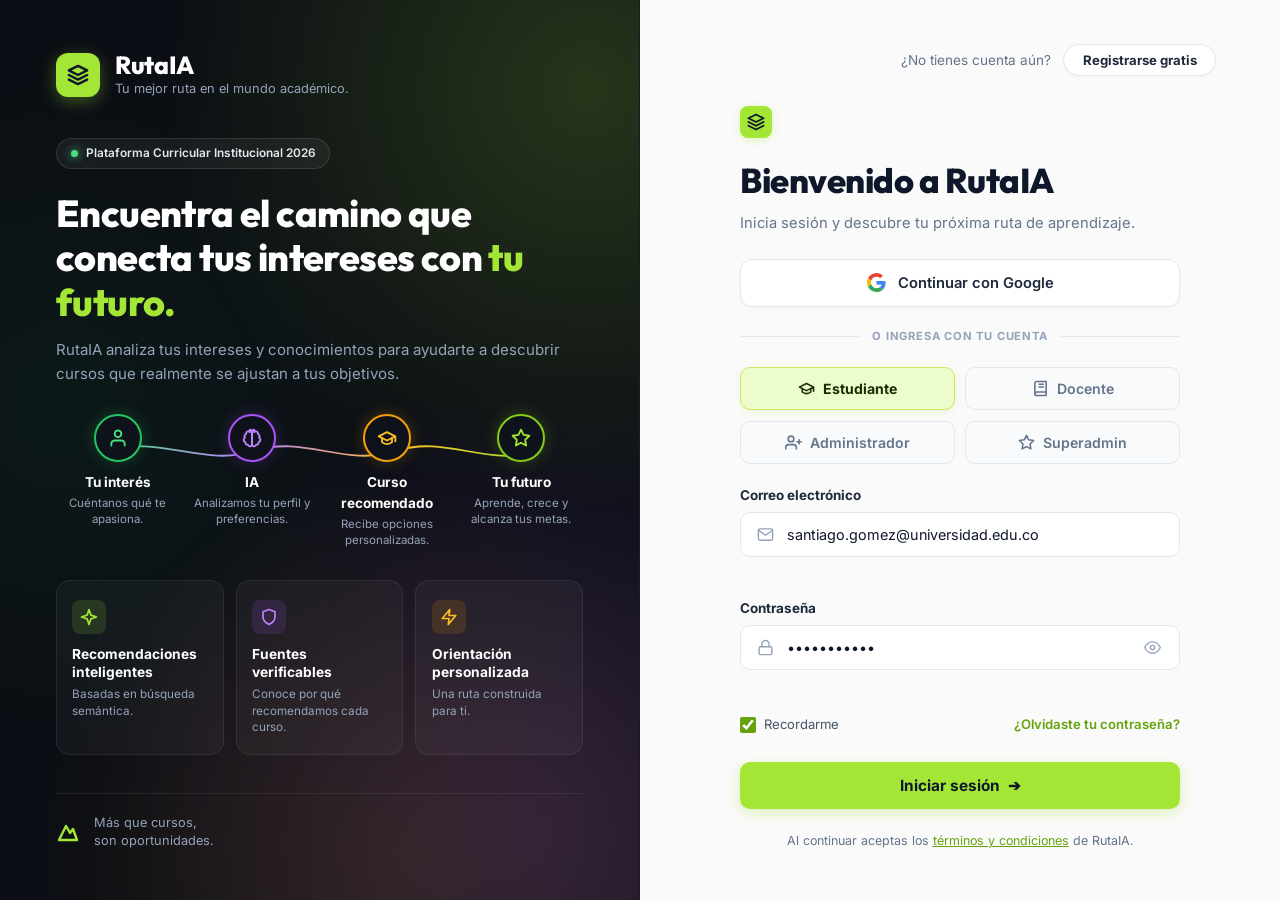
==== commit 6811aad8: "refactor(auth): eliminar uso de localStorage y consultar estado de sesion activo desde Redis" ====
--- a/frontend/login.html
+++ b/frontend/login.html
@@ -51,24 +51,25 @@
   <link rel="stylesheet" href="css/variables.css?v=6.5">
   <link rel="stylesheet" href="css/styles.css?v=6.5">
 
-  <!-- Router Guard: si ya existe sesión activa, ir al dashboard salvo que venga por ?cambiar=true o ?logout=true -->
+  <!-- Router Guard: La sesión reside exclusivamente en el servidor Redis mediante HttpOnly Cookie -->
   <script>
     try {
-      const u = localStorage.getItem('rutaia_user');
-      if (u) {
-        const parsed = JSON.parse(u);
-        if (parsed && parsed.token) {
-          delete parsed.token;
-          localStorage.setItem('rutaia_user', JSON.stringify(parsed));
-        }
-        if (parsed && parsed.email) {
-          const params = new URLSearchParams(window.location.search);
-          if (!params.has('logout') && !params.has('cambiar')) {
+      localStorage.removeItem('rutaia_user');
+      localStorage.removeItem('rutaia_active_student_id');
+    } catch(e) {}
+
+    (function() {
+      const params = new URLSearchParams(window.location.search);
+      if (params.has('logout') || params.has('cambiar')) return;
+
+      fetch('http://localhost:8080/api/auth/me', { credentials: 'include' })
+        .then(res => {
+          if (res.ok) {
             window.location.replace('index.html');
           }
-        }
-      }
-    } catch(e) {}
+        })
+        .catch(() => {});
+    })();
   </script>
 </head>
 <body class="pro-login-body">
@@ -305,6 +306,12 @@
               </svg>
               <span>Administrador</span>
             </button>
+            <button type="button" class="role-segment" id="seg-role-superadmin" data-role="SUPERADMIN">
+              <svg width="17" height="17" viewBox="0 0 24 24" fill="none" stroke="currentColor" stroke-width="2.2" stroke-linecap="round" stroke-linejoin="round">
+                <path d="M12 2l3.09 6.26L22 9.27l-5 4.87 1.18 6.88L12 17.77l-6.18 3.25L7 14.14 2 9.27l6.91-1.01L12 2z"></path>
+              </svg>
+              <span>Superadmin</span>
+            </button>
           </div>
 
           <!-- Formulario de Acceso -->
--- a/frontend/css/styles.css
+++ b/frontend/css/styles.css
@@ -43,19 +43,20 @@
 
 /* Barra Lateral Izquierda (Sidebar) */
 .sidebar {
-  width: 260px;
+  width: 275px;
   background-color: #FFFFFF;
   border-right: 1px solid rgba(226, 220, 208, 0.85);
   display: flex;
   flex-direction: column;
   justify-content: space-between;
-  padding: 2.25rem 1.35rem 2rem;
+  padding: 1.75rem 1.15rem 1.5rem;
   position: sticky;
   top: 0;
   height: 100vh;
   z-index: 50;
   box-shadow: 2px 0 16px rgba(18, 19, 22, 0.02);
-  overflow: hidden;
+  overflow-y: auto;
+  overflow-x: hidden;
 }
 
 .sidebar-botanical-art {
@@ -126,17 +127,28 @@
 .nav-item {
   display: flex;
   align-items: center;
-  gap: 0.85rem;
-  padding: 0.8rem 1.1rem;
+  gap: 0.75rem;
+  padding: 0.72rem 0.95rem;
   border-radius: 12px;
   border: 1px solid transparent;
   background: transparent;
   color: var(--text-secondary, #4B4C52);
   font-weight: 500;
-  font-size: 0.88rem;
+  font-size: 0.86rem;
+  line-height: 1.25;
   cursor: pointer;
   text-align: left;
+  white-space: nowrap;
+  min-height: 44px;
+  box-sizing: border-box;
   transition: all 0.2s cubic-bezier(0.16, 1, 0.3, 1);
+}
+
+.nav-label {
+  white-space: nowrap;
+  overflow: hidden;
+  text-overflow: ellipsis;
+  flex: 1;
 }
 
 .nav-svg {
@@ -166,51 +178,121 @@
 }
 
 /* Tarjeta Inferior de la Barra Lateral (Editorial) */
-.sidebar-footer-card {
+.sidebar-footer-container {
+  margin-top: auto;
+  position: relative;
+  z-index: 2;
+  padding-top: 1rem;
+  width: 100%;
+}
+
+.sidebar-user-card {
   background: #FAF8F2;
-  border: 1px solid rgba(226, 220, 208, 0.8);
+  border: 1.5px solid #18191E;
   border-radius: 16px;
-  padding: 1.25rem 1.1rem;
-  display: flex;
-  align-items: center;
-  gap: 0.85rem;
-  position: relative;
+  padding: 0.85rem;
+  box-shadow: 3px 3px 0px #18191E;
+  display: flex;
+  flex-direction: column;
+  gap: 0.65rem;
+  transition: transform 0.2s ease, box-shadow 0.2s ease;
+}
+
+.sidebar-user-card:hover {
+  transform: translateY(-1px);
+  box-shadow: 4px 4px 0px #18191E;
+}
+
+.sidebar-user-profile {
+  display: flex;
+  align-items: center;
+  gap: 0.75rem;
+  min-width: 0;
+}
+
+.sidebar-user-profile .user-avatar {
+  width: 36px;
+  height: 36px;
+  border-radius: 9999px;
+  background: #121316;
+  color: #FFFFFF;
+  font-weight: 800;
+  font-size: 0.82rem;
+  display: flex;
+  align-items: center;
+  justify-content: center;
+  flex-shrink: 0;
+  border: 1.5px solid #18191E;
+}
+
+.sidebar-user-profile .user-meta {
+  display: flex;
+  flex-direction: column;
+  gap: 0.15rem;
+  min-width: 0;
+  flex: 1;
+}
+
+.sidebar-user-profile .user-name {
+  font-size: 0.82rem;
+  font-weight: 700;
+  color: #121316;
+  white-space: nowrap;
   overflow: hidden;
-}
-
-.organic-art {
-  display: flex;
-  align-items: center;
-  gap: 4px;
-}
-
-.leaf {
-  width: 13px;
-  height: 22px;
-  border-radius: 12px 2px 12px 2px;
+  text-overflow: ellipsis;
+  line-height: 1.25;
+}
+
+.sidebar-user-profile .user-role-badge {
+  font-size: 0.65rem;
+  font-weight: 700;
+  padding: 0.15rem 0.5rem;
+  border-radius: 9999px;
+  text-transform: uppercase;
+  letter-spacing: 0.4px;
   display: inline-block;
-}
-
-.leaf-lime {
-  background: #D7F338;
-  transform: rotate(-15deg);
-}
-
-.leaf-coral {
-  background: #FF8A65;
-  transform: rotate(20deg);
-}
-
-.quote-text {
-  font-size: 0.78rem;
-  line-height: 1.35;
-  color: var(--text-secondary, #4B4C52);
-}
-
-.quote-text strong {
-  color: #121316;
-  font-weight: 700;
-}
+  align-self: flex-start;
+  line-height: 1.2;
+}
+
+.sidebar-logout-btn {
+  display: flex;
+  align-items: center;
+  justify-content: center;
+  gap: 0.5rem;
+  width: 100%;
+  padding: 0.55rem 0.75rem;
+  background: rgba(224, 64, 64, 0.06);
+  border: 1.2px solid rgba(224, 64, 64, 0.25);
+  border-radius: 9px;
+  color: #E04040;
+  font-size: 0.82rem;
+  font-weight: 700;
+  font-family: inherit;
+  cursor: pointer;
+  transition: all 0.18s ease;
+  white-space: nowrap;
+  box-sizing: border-box;
+}
+
+.sidebar-logout-btn svg {
+  flex-shrink: 0;
+  stroke: #E04040;
+  transition: stroke 0.18s ease;
+}
+
+.sidebar-logout-btn:hover {
+  background: #E04040;
+  border-color: #18191E;
+  color: #FFFFFF;
+  box-shadow: 2px 2px 0px #18191E;
+  transform: translate(-1px, -1px);
+}
+
+.sidebar-logout-btn:hover svg {
+  stroke: #FFFFFF;
+}
+
 
 /* 3. Área Principal de Contenido */
 .content-area {
@@ -290,69 +372,9 @@
   transform: rotate(8deg);
 }
 
-/* Barra Superior Flotante (Header) */
+/* Barra Superior Flotante (Header) - Removida para maximizar espacio */
 .top-header {
-  height: 76px;
-  display: flex;
-  align-items: center;
-  justify-content: space-between;
-  padding: 0 2.75rem;
-  background: rgba(247, 245, 238, 0.88);
-  backdrop-filter: blur(14px);
-  -webkit-backdrop-filter: blur(14px);
-  border-bottom: 1px solid rgba(226, 220, 208, 0.6);
-  position: sticky;
-  top: 0;
-  z-index: 40;
-}
-
-.header-search {
-  display: flex;
-  align-items: center;
-  gap: 0.75rem;
-  background: #FFFFFF;
-  border: 1px solid rgba(226, 220, 208, 0.85);
-  border-radius: 9999px;
-  padding: 0.55rem 1.35rem;
-  width: 420px;
-  max-width: 50vw;
-  box-shadow: 0 2px 8px rgba(18, 19, 22, 0.02);
-  transition: all 0.2s ease;
-}
-
-.header-search:focus-within {
-  border-color: #121316;
-  box-shadow: 0 4px 14px rgba(18, 19, 22, 0.06);
-  background: #FFFFFF;
-}
-
-.search-svg {
-  color: var(--text-muted, #76777E);
-  flex-shrink: 0;
-}
-
-.header-search input {
-  border: none;
-  background: transparent;
-  outline: none;
-  width: 100%;
-  font-size: 0.88rem;
-  color: #121316;
-}
-
-.header-search input::placeholder {
-  color: var(--text-muted, #8C8D94);
-}
-
-.header-user-pill {
-  display: flex;
-  align-items: center;
-  gap: 0.85rem;
-  background: #FFFFFF;
-  border: 1px solid rgba(226, 220, 208, 0.85);
-  border-radius: 9999px;
-  padding: 0.4rem 0.5rem 0.4rem 0.95rem;
-  box-shadow: 0 2px 8px rgba(18, 19, 22, 0.02);
+  display: none !important;
 }
 
 .user-avatar {
@@ -413,11 +435,17 @@
   width: 100%;
   position: relative;
   z-index: 2;
+  box-sizing: border-box;
+  min-width: 0;
 }
 
 .view-section {
   display: none;
   animation: fadeInView 0.25s cubic-bezier(0.16, 1, 0.3, 1);
+  width: 100%;
+  max-width: 100%;
+  min-width: 0;
+  box-sizing: border-box;
 }
 
 .view-section.active {
@@ -660,7 +688,7 @@
 /* 6. Cuadrícula Bento Principal (2 Columnas) */
 .bento-grid {
   display: grid;
-  grid-template-columns: minmax(0, 1.24fr) minmax(360px, 0.86fr);
+  grid-template-columns: minmax(0, 1.62fr) minmax(320px, 0.88fr);
   gap: 2.25rem;
   align-items: start;
 }
@@ -731,47 +759,61 @@
 .pastel-tiles-grid {
   display: grid;
   grid-template-columns: repeat(2, 1fr);
-  gap: 1rem;
+  gap: 0.85rem;
 }
 
 .pastel-tile {
-  border-radius: 18px;
-  padding: 1.25rem 1.4rem;
+  border-radius: 16px;
+  padding: 1.15rem 1.25rem;
   cursor: pointer;
   display: flex;
   flex-direction: column;
   justify-content: space-between;
   min-height: 104px;
-  transition: all 0.22s cubic-bezier(0.16, 1, 0.3, 1);
+  box-sizing: border-box;
+  transition: transform 0.2s cubic-bezier(0.16, 1, 0.3, 1), box-shadow 0.2s cubic-bezier(0.16, 1, 0.3, 1);
   position: relative;
   overflow: hidden;
-  border: 1px solid rgba(0, 0, 0, 0.04);
+  border: 1px solid rgba(0, 0, 0, 0.05);
 }
 
 .pastel-tile:hover {
-  transform: translateY(-4px);
-  box-shadow: 0 10px 24px rgba(0, 0, 0, 0.06);
+  transform: translateY(-2px);
+  box-shadow: 0 6px 16px rgba(0, 0, 0, 0.06), 0 2px 4px rgba(0, 0, 0, 0.03);
 }
 
 .tile-icon {
-  margin-bottom: 0.85rem;
+  display: flex;
+  align-items: center;
+  justify-content: flex-start;
+  height: 28px;
+  margin-bottom: 0.75rem;
+  flex-shrink: 0;
+}
+
+.tile-icon svg {
+  width: 22px;
+  height: 22px;
+  display: block;
 }
 
 .tile-name {
   font-family: var(--font-heading, 'Outfit', sans-serif);
-  font-weight: 800;
-  font-size: 1.05rem;
+  font-weight: 700;
+  font-size: 0.98rem;
   letter-spacing: -0.2px;
-}
-
-/* Colores Pastel Exactos del Concepto 2 */
-.tile-web { background-color: #E8F88A; color: #1E2805; }
-.tile-java { background-color: #FFC49A; color: #381B05; }
-.tile-data { background-color: #FFA8A8; color: #3C0A0A; }
-.tile-rpa { background-color: #F8B4E8; color: #380830; }
-.tile-ai { background-color: #C7C3FA; color: #100C3C; }
-.tile-security { background-color: #9FE7D3; color: #062E25; }
-.tile-docker { background-color: #E2E8F0; color: #151C26; grid-column: 1 / -1; }
+  line-height: 1.25;
+  margin-top: auto;
+}
+
+/* Colores Pastel Suaves (~15-20% menos saturados para no competir con el verde lima institucional) */
+.tile-web { background-color: #F1F9BC; color: #283605; border-color: rgba(200, 225, 90, 0.35); }
+.tile-java { background-color: #FFE3CE; color: #4A2608; border-color: rgba(255, 196, 154, 0.35); }
+.tile-data { background-color: #FFD5D5; color: #4D1010; border-color: rgba(255, 168, 168, 0.35); }
+.tile-rpa { background-color: #FBDCF3; color: #4A0D40; border-color: rgba(248, 180, 232, 0.35); }
+.tile-ai { background-color: #E0DEFD; color: #1A164B; border-color: rgba(199, 195, 250, 0.35); }
+.tile-security { background-color: #C5F2E6; color: #0A3B30; border-color: rgba(159, 231, 211, 0.35); }
+.tile-docker { background-color: #EDF2F7; color: #1E293B; grid-column: 1 / -1; border-color: rgba(203, 213, 225, 0.45); }
 
 /* 7. Tarjeta de Resultados RAG (Editorial Bento) */
 .result-bento-card {
@@ -991,38 +1033,52 @@
   display: flex;
   flex-direction: column;
   align-items: center;
-  gap: 1rem;
+  gap: 0.85rem;
 }
 
 .similarity-circle-badge {
-  width: 70px;
-  height: 70px;
-  border-radius: 9999px;
-  background: #FFFFFF;
-  border: 3px solid #22C55E;
   display: flex;
   flex-direction: column;
   align-items: center;
+  gap: 0.35rem;
+  background: transparent;
+  border: none;
+  box-shadow: none;
+}
+
+.similarity-circle-meter {
+  width: 66px;
+  height: 66px;
+  border-radius: 50%;
+  background: #F0FDF4;
+  border: 2.5px solid #22C55E;
+  display: flex;
+  align-items: center;
   justify-content: center;
-  box-shadow: 0 4px 14px rgba(34, 197, 94, 0.15);
-  flex-shrink: 0;
+  box-shadow: 0 4px 12px rgba(34, 197, 94, 0.12);
+  transition: transform 0.2s cubic-bezier(0.16, 1, 0.3, 1);
+}
+
+.similarity-circle-meter:hover {
+  transform: scale(1.05);
 }
 
 .similarity-circle-val {
   font-family: var(--font-heading, 'Outfit', sans-serif);
   font-weight: 800;
-  font-size: 1.05rem;
+  font-size: 1.15rem;
   color: #15803D;
   line-height: 1;
 }
 
 .similarity-circle-txt {
-  font-size: 0.55rem;
-  color: var(--text-muted, #76777E);
+  font-size: 0.68rem;
+  color: #64748B;
   font-weight: 700;
   text-transform: uppercase;
-  letter-spacing: 0.4px;
-  margin-top: 2px;
+  letter-spacing: 0.5px;
+  text-align: center;
+  white-space: nowrap;
 }
 
 .btn-course-details {
@@ -1116,30 +1172,62 @@
 
 .source-item-name {
   font-weight: 700;
-  color: #121316;
-  font-size: 0.88rem;
+  color: #0F172A;
+  font-size: 0.95rem;
+  line-height: 1.35;
+  margin-bottom: 0.25rem;
 }
 
 .source-item-meta {
+  font-size: 0.85rem;
+  font-weight: 500;
+  color: #64748B;
+  display: flex;
+  align-items: center;
+  gap: 0.35rem;
+  flex-wrap: wrap;
+}
+
+.source-item-meta .meta-dot {
+  color: #CBD5E1;
   font-size: 0.75rem;
-  color: var(--text-muted, #76777E);
-  margin-top: 2px;
+  margin: 0 1px;
 }
 
 .source-item-right {
   display: flex;
   align-items: center;
-  gap: 0.75rem;
+  gap: 0.85rem;
+  flex-shrink: 0;
+}
+
+.source-item-sim-badge {
+  display: inline-flex;
+  flex-direction: column;
+  align-items: flex-end;
+  gap: 2px;
+}
+
+.source-item-sim-label {
+  font-size: 0.68rem;
+  font-weight: 700;
+  text-transform: uppercase;
+  letter-spacing: 0.4px;
+  color: #64748B;
 }
 
 .source-item-sim {
   font-weight: 800;
   color: #15803D;
   background: #DCFCE7;
-  padding: 0.25rem 0.65rem;
+  padding: 0.2rem 0.65rem;
   border-radius: 9999px;
-  font-size: 0.76rem;
+  font-size: 0.78rem;
   border: 1px solid #BBF7D0;
+  display: inline-flex;
+  align-items: center;
+  justify-content: center;
+  box-shadow: 0 1px 2px rgba(21, 128, 61, 0.08);
 }
 
 .source-item-action {
@@ -1221,9 +1309,10 @@
 /* Calificación Bento (RF 17) */
 .rating-bento-section {
   background: #FAF8F2;
-  border-radius: 16px;
+  border-radius: 18px;
   padding: 1.35rem 1.5rem;
   border: 1px solid rgba(226, 220, 208, 0.85);
+  margin-top: 1.35rem;
 }
 
 .rating-header-row {
@@ -1239,22 +1328,33 @@
   color: #121316;
 }
 
+.rating-stars-row {
+  display: flex;
+  align-items: center;
+  gap: 0.85rem;
+  margin-bottom: 0.85rem;
+  flex-wrap: wrap;
+}
+
 .rating-status-hint {
-  font-size: 0.82rem;
+  font-size: 0.85rem;
   color: #15803D;
   font-weight: 700;
+  display: inline-flex;
+  align-items: center;
 }
 
 .star-rating {
-  display: flex;
-  gap: 0.35rem;
-  margin-bottom: 0.85rem;
+  display: inline-flex;
+  align-items: center;
+  gap: 0.25rem;
+  margin-bottom: 0;
 }
 
 .star-btn {
   background: transparent;
   border: none;
-  font-size: 1.7rem;
+  font-size: 1.6rem;
   color: #D1D5DB;
   cursor: pointer;
   transition: all 0.15s cubic-bezier(0.16, 1, 0.3, 1);
@@ -1593,21 +1693,24 @@
 /* Cuadrícula de Cursos */
 .courses-editorial-grid {
   display: grid;
-  grid-template-columns: repeat(auto-fill, minmax(310px, 1fr));
-  gap: 1.65rem;
+  grid-template-columns: repeat(auto-fill, minmax(min(100%, 310px), 1fr));
+  gap: 1.5rem;
 }
 
 .course-editorial-card {
   background: #FFFFFF;
   border: 1px solid rgba(226, 220, 208, 0.9);
   border-radius: 20px;
-  padding: 1.75rem;
+  padding: 1.35rem 1.15rem;
   display: flex;
   flex-direction: column;
   justify-content: space-between;
   box-shadow: 0 4px 18px rgba(18, 19, 22, 0.02);
   transition: all 0.22s cubic-bezier(0.16, 1, 0.3, 1);
   position: relative;
+  min-width: 0;
+  box-sizing: border-box;
+  container-type: inline-size;
 }
 
 .course-editorial-card:hover {
@@ -1672,20 +1775,80 @@
 
 .course-editorial-footer {
   display: flex;
+  flex-direction: column;
+  gap: 0.65rem;
+  border-top: 1px solid rgba(226, 220, 208, 0.7);
+  padding-top: 0.85rem;
+  margin-top: auto;
+  min-width: 0;
+  width: 100%;
+  box-sizing: border-box;
+}
+
+.course-footer-meta {
+  display: flex;
   justify-content: space-between;
   align-items: center;
-  border-top: 1px solid rgba(226, 220, 208, 0.7);
-  padding-top: 1.1rem;
   gap: 0.5rem;
+  width: 100%;
+}
+
+.course-card-actions {
+  display: flex;
+  justify-content: space-between;
+  align-items: center;
+  gap: 0.4rem;
+  width: 100%;
+  min-width: 0;
+}
+
+.course-actions-left {
+  display: inline-flex;
+  align-items: center;
+  gap: 0.35rem;
+  flex-shrink: 0;
+}
+
+.course-actions-right {
+  display: inline-flex;
+  align-items: center;
+  gap: 0.35rem;
+  flex-shrink: 0;
 }
 
 .course-editorial-hours {
-  font-size: 0.82rem;
+  font-size: 0.8rem;
   font-weight: 700;
   color: var(--text-muted, #76777E);
-  display: flex;
-  align-items: center;
-  gap: 0.4rem;
+  display: inline-flex;
+  align-items: center;
+  gap: 0.3rem;
+  white-space: nowrap;
+  flex-shrink: 0;
+}
+
+.btn-rate-course {
+  background: #F59E0B;
+  color: #FFFFFF;
+  border: none;
+  padding: 0.36rem 0.65rem;
+  border-radius: 9999px;
+  font-weight: 700;
+  font-size: 0.74rem;
+  cursor: pointer;
+  transition: all 0.2s cubic-bezier(0.16, 1, 0.3, 1);
+  display: inline-flex;
+  align-items: center;
+  gap: 0.3rem;
+  line-height: 1.2;
+  white-space: nowrap;
+  flex-shrink: 0;
+}
+
+.btn-rate-course:hover {
+  background: #D97706;
+  transform: translateY(-1px);
+  box-shadow: 0 4px 12px rgba(245, 158, 11, 0.35);
 }
 
 .btn-ask-course {
@@ -1693,17 +1856,20 @@
   border: 1px solid rgba(226, 220, 208, 0.9);
   color: #121316;
   border-radius: 9999px;
-  padding: 0.5rem 1.15rem;
-  font-size: 0.8rem;
+  padding: 0.36rem 0.6rem;
+  font-size: 0.74rem;
   font-weight: 700;
   cursor: pointer;
+  white-space: nowrap;
   transition: all 0.18s ease;
+  line-height: 1.2;
+  flex-shrink: 0;
 }
 
 .btn-ask-course:hover {
   background: var(--accent-lime, #D7F338);
   border-color: var(--accent-lime, #D7F338);
-  transform: translateY(-2px);
+  transform: translateY(-1px);
   box-shadow: 0 4px 14px rgba(215, 243, 56, 0.4);
 }
 
@@ -2073,10 +2239,76 @@
   color: #121316;
 }
 
+.modal-course-card {
+  max-width: 580px;
+  width: 92%;
+}
+
 .modal-course-footer {
   display: flex;
+  align-items: center;
+  justify-content: space-between;
+  gap: 0.6rem;
+  margin-top: 1.5rem;
+  padding-top: 1.15rem;
+  border-top: 1px solid rgba(226, 220, 208, 0.7);
+  width: 100%;
+  box-sizing: border-box;
+}
+
+.modal-footer-left {
+  display: inline-flex;
+  align-items: center;
+  flex-shrink: 0;
+}
+
+.modal-footer-actions {
+  display: inline-flex;
+  align-items: center;
   justify-content: flex-end;
-  gap: 0.85rem;
+  gap: 0.55rem;
+  margin-left: auto;
+  flex-wrap: nowrap;
+}
+
+.modal-course-footer button,
+.modal-course-footer .btn-enrolled-badge {
+  white-space: nowrap !important;
+  font-size: 0.82rem !important;
+  padding: 0.52rem 1.05rem !important;
+  height: 38px !important;
+  min-height: 38px !important;
+  max-height: 38px !important;
+  border-radius: 9999px !important;
+  display: inline-flex !important;
+  align-items: center !important;
+  justify-content: center !important;
+  gap: 0.35rem !important;
+  box-sizing: border-box !important;
+  line-height: 1 !important;
+  font-weight: 700 !important;
+  flex-shrink: 0 !important;
+}
+
+.modal-course-footer .btn-primary-lime {
+  padding: 0.52rem 1.15rem !important;
+  box-shadow: 0 2px 8px rgba(215, 243, 56, 0.35) !important;
+}
+
+.modal-course-footer .btn-enroll-course {
+  background: #0F172A !important;
+  color: #FFFFFF !important;
+  border: 1px solid #0F172A !important;
+}
+
+.modal-course-footer .btn-enroll-course:hover {
+  background: #2563EB !important;
+  border-color: #2563EB !important;
+}
+
+#modal-calificar-curso,
+#modal-confirmar-inscripcion {
+  z-index: 250 !important;
 }
 
 /* 11. Toast */
@@ -2136,6 +2368,57 @@
 .role-badge-admin {
   background: #DFDAFC;
   color: #372A7C;
+}
+
+.role-badge-docente {
+  background: #E0E7FF;
+  color: #4338CA;
+  border: 1px solid #C7D2FE;
+}
+
+.btn-ver-inscritos {
+  background: #F8FAFC;
+  color: #1E293B;
+  border: 1px solid #CBD5E1;
+  font-weight: 600;
+  padding: 0.45rem 0.85rem;
+  border-radius: 9999px;
+  cursor: pointer;
+  display: inline-flex;
+  align-items: center;
+  gap: 0.4rem;
+  font-size: 0.82rem;
+  transition: all 0.2s cubic-bezier(0.16, 1, 0.3, 1);
+}
+
+.btn-ver-inscritos:hover {
+  background: #D7F338;
+  color: #0F172A;
+  border-color: #B5DE00;
+  transform: translateY(-1px);
+  box-shadow: 0 4px 12px rgba(215, 243, 56, 0.3);
+}
+
+.badge-inscritos {
+  display: inline-flex;
+  align-items: center;
+  gap: 0.35rem;
+  font-size: 0.82rem;
+  font-weight: 600;
+  color: #475569;
+  background: #F1F5F9;
+  padding: 0.25rem 0.65rem;
+  border-radius: 9999px;
+  border: 1px solid #E2E8F0;
+}
+
+.docente-row-clickable {
+  cursor: pointer;
+  transition: background-color 0.15s ease;
+}
+
+.docente-row-clickable:hover {
+  background: #F8FAFC !important;
 }
 
 .header-user-actions {
@@ -2573,9 +2856,43 @@
 
 .admin-summary-grid {
   display: grid;
-  grid-template-columns: repeat(3, 1fr);
+  grid-template-columns: repeat(3, minmax(0, 1fr));
   gap: 1.25rem;
   margin-bottom: 2rem;
+  width: 100%;
+  max-width: 100%;
+}
+
+.admin-summary-grid-4 {
+  grid-template-columns: repeat(4, minmax(0, 1fr)) !important;
+}
+
+@media (max-width: 1200px) {
+  .admin-summary-grid-4 {
+    grid-template-columns: repeat(2, minmax(0, 1fr)) !important;
+  }
+}
+
+@media (max-width: 640px) {
+  .admin-summary-grid,
+  .admin-summary-grid-4 {
+    grid-template-columns: 1fr !important;
+  }
+}
+
+.metricas-columns-grid {
+  display: grid;
+  grid-template-columns: minmax(0, 2fr) minmax(0, 1fr);
+  gap: 1.5rem;
+  margin-bottom: 2rem;
+  width: 100%;
+  max-width: 100%;
+}
+
+@media (max-width: 992px) {
+  .metricas-columns-grid {
+    grid-template-columns: 1fr;
+  }
 }
 
 .admin-summary-card {
@@ -2586,6 +2903,8 @@
   display: flex;
   flex-direction: column;
   box-shadow: 0 4px 14px rgba(0, 0, 0, 0.02);
+  min-width: 0;
+  overflow: hidden;
 }
 
 .admin-card-label {
@@ -2608,10 +2927,14 @@
 .admin-card-note {
   font-size: 0.8rem;
   color: var(--text-secondary, #4B4C52);
+  white-space: nowrap;
+  overflow: hidden;
+  text-overflow: ellipsis;
 }
 
 .text-success { color: #15803D !important; }
 .text-warning { color: #B45309 !important; }
+.text-purple  { color: #7C3AED !important; }
 
 .admin-toolbar {
   display: flex;
@@ -2620,11 +2943,16 @@
   gap: 1rem;
   margin-bottom: 1.25rem;
   flex-wrap: wrap;
+  width: 100%;
+  max-width: 100%;
+  min-width: 0;
+  box-sizing: border-box;
 }
 
 .admin-search-box {
   flex: 1;
-  min-width: 260px;
+  min-width: 240px;
+  max-width: 100%;
   display: flex;
   align-items: center;
   gap: 0.65rem;
@@ -2632,6 +2960,7 @@
   border: 1px solid rgba(226, 220, 208, 0.95);
   border-radius: 12px;
   padding: 0.65rem 1rem;
+  box-sizing: border-box;
 }
 
 .admin-search-box input {
@@ -2660,13 +2989,38 @@
   border: 1px solid rgba(226, 220, 208, 0.95);
   border-radius: 20px;
   overflow-x: auto;
+  -webkit-overflow-scrolling: touch;
   box-shadow: 0 6px 20px rgba(0, 0, 0, 0.02);
+  width: 100%;
+  max-width: 100%;
+  min-width: 0;
+  display: block;
+  box-sizing: border-box;
+}
+
+.admin-table-container::-webkit-scrollbar {
+  height: 8px;
+}
+
+.admin-table-container::-webkit-scrollbar-track {
+  background: #FAF8F2;
+  border-radius: 8px;
+}
+
+.admin-table-container::-webkit-scrollbar-thumb {
+  background: #CBD5E1;
+  border-radius: 8px;
+}
+
+.admin-table-container::-webkit-scrollbar-thumb:hover {
+  background: #94A3B8;
 }
 
 .admin-table {
   width: 100%;
   border-collapse: collapse;
   text-align: left;
+  min-width: 720px;
 }
 
 .admin-table th {
@@ -4142,7 +4496,7 @@
 
 @media (max-width: 1180px) {
   .hero-editorial { grid-template-columns: 1fr; }
-  .bento-grid { grid-template-columns: 1fr; }
+  .claude-chat-container { height: calc(100vh - 80px); max-height: calc(100vh - 80px); border-radius: 18px; }
   .stats-editorial-grid { grid-template-columns: repeat(2, 1fr); }
   .featured-course-layout { grid-template-columns: 1fr; text-align: left; }
   .featured-course-thumb { display: none; }
@@ -4276,3 +4630,1418 @@
     grid-template-columns: 1fr;
   }
 }
+
+/* ==========================================================
+   ESTILOS DE CHAT CONVERSACIONAL (MÁXIMO 5 TURNOS / 0 TOKENS EN LOCAL)
+   ========================================================== */
+
+.chat-session-bar {
+  display: flex;
+  align-items: center;
+  justify-content: space-between;
+  gap: 1rem;
+  background: #F8FAFC;
+  border: 1px solid #E2E8F0;
+  border-radius: 14px;
+  padding: 0.65rem 1rem;
+  margin-bottom: 1.35rem;
+  box-shadow: none;
+}
+
+.session-progress-info {
+  display: flex;
+  align-items: center;
+  gap: 0.75rem;
+  flex-wrap: wrap;
+}
+
+.session-badge {
+  background: #EFF8BD;
+  color: #263806;
+  border: 1px solid #DFEE8E;
+  border-radius: 9999px;
+  padding: 0.22rem 0.7rem;
+  font-size: 0.78rem;
+  font-weight: 700;
+  letter-spacing: 0.3px;
+}
+
+.session-badge.badge-full {
+  background: #FFE4E2;
+  color: #8C1D18;
+  border-color: #FCA5A5;
+}
+
+.session-hint {
+  font-size: 0.8rem;
+  color: #64748B;
+}
+
+.btn-clean-session {
+  background: #FFFFFF;
+  border: 1px solid #CBD5E1;
+  border-radius: 10px;
+  padding: 0.35rem 0.75rem;
+  font-size: 0.78rem;
+  font-weight: 700;
+  cursor: pointer;
+  display: inline-flex;
+  align-items: center;
+  gap: 0.4rem;
+  color: #18191E;
+  transition: all 0.15s ease;
+  white-space: nowrap;
+}
+
+.btn-clean-session:hover {
+  background: #18191E;
+  color: #FFFFFF;
+  border-color: #18191E;
+  transform: translateY(-1px);
+}
+
+.session-limit-banner {
+  background: #FFFBEB;
+  border: 2px solid #F59E0B;
+  border-radius: 14px;
+  padding: 1rem 1.25rem;
+  margin-top: 1rem;
+  margin-bottom: 0.75rem;
+  display: flex;
+  align-items: center;
+  gap: 1rem;
+}
+
+.session-limit-banner .limit-icon {
+  font-size: 1.8rem;
+  line-height: 1;
+}
+
+.session-limit-banner .limit-content {
+  flex: 1;
+}
+
+.session-limit-banner h4 {
+  margin: 0 0 0.25rem 0;
+  font-size: 0.95rem;
+  font-weight: 800;
+  color: #92400E;
+}
+
+.session-limit-banner p {
+  margin: 0;
+  font-size: 0.82rem;
+  color: #78350F;
+  line-height: 1.4;
+}
+
+.session-limit-banner .btn-sm {
+  padding: 0.5rem 0.9rem;
+  font-size: 0.8rem;
+  white-space: nowrap;
+}
+
+/* ==========================================================
+   LAYOUT CONVERSACIONAL CENTRADO CON EL DISEÑO DE LA PLATAFORMA
+   (Editorial Learning Lab - Neo-Brutalist Premium)
+   ========================================================== */
+
+.claude-chat-container {
+  display: flex;
+  flex-direction: column;
+  width: 100%;
+  height: calc(100vh - 105px);
+  max-height: calc(100vh - 105px);
+  position: relative;
+  background: #FFFFFF;
+  border-radius: 24px;
+  border: 1.5px solid #18191E;
+  box-shadow: 6px 6px 0px #18191E, 0 16px 36px rgba(18, 19, 22, 0.07);
+  overflow: hidden;
+  box-sizing: border-box;
+}
+
+/* Barra Superior de Sesión dentro del Chat */
+.claude-chat-container .chat-session-bar {
+  display: flex;
+  justify-content: space-between;
+  align-items: center;
+  padding: 0.85rem 1.6rem;
+  background: #FFFFFF;
+  border-bottom: 1.5px solid #F1F5F9;
+  flex-shrink: 0;
+  z-index: 10;
+}
+
+.claude-chat-container .session-badge {
+  background: #EFF6FF;
+  color: #1D4ED8;
+  border: 1px solid #BFDBFE;
+  border-radius: 999px;
+  padding: 0.3rem 0.85rem;
+  font-size: 0.78rem;
+  font-weight: 700;
+}
+
+.claude-chat-container .session-hint {
+  font-size: 0.78rem;
+  color: #64748B;
+  margin-left: 0.65rem;
+}
+
+.claude-chat-container .btn-clean-session {
+  background: #FFFFFF;
+  border: 1.5px solid #18191E;
+  border-radius: 12px;
+  padding: 0.4rem 0.85rem;
+  font-size: 0.78rem;
+  font-weight: 700;
+  cursor: pointer;
+  display: inline-flex;
+  align-items: center;
+  gap: 0.45rem;
+  color: #18191E;
+  box-shadow: 2px 2px 0px #18191E;
+  transition: all 0.15s ease;
+}
+
+.claude-chat-container .btn-clean-session:hover {
+  background: #D7F338;
+  transform: translateY(-1px);
+}
+
+/* Área de Scroll Principal */
+.claude-chat-container .chat-scroll-area {
+  flex: 1 1 auto;
+  min-height: 0;
+  overflow-y: auto;
+  overflow-x: hidden;
+  display: flex;
+  flex-direction: column;
+  scroll-behavior: smooth;
+  position: relative;
+}
+
+.claude-chat-container .chat-scroll-area::-webkit-scrollbar {
+  width: 6px;
+}
+.claude-chat-container .chat-scroll-area::-webkit-scrollbar-track {
+  background: transparent;
+}
+.claude-chat-container .chat-scroll-area::-webkit-scrollbar-thumb {
+  background: #E2E8F0;
+  border-radius: 10px;
+}
+.claude-chat-container .chat-scroll-area::-webkit-scrollbar-thumb:hover {
+  background: #CBD5E1;
+}
+
+/* ESTADO DE BIENVENIDA CENTRADO (DE VUELTA A ELLO, TOMAS) */
+.claude-chat-container .chat-welcome-state {
+  display: flex;
+  flex-direction: column;
+  align-items: center;
+  justify-content: center;
+  min-height: 100%;
+  padding: 3rem 1.5rem;
+  text-align: center;
+  box-sizing: border-box;
+}
+
+.claude-welcome-hero {
+  max-width: 760px;
+  width: 100%;
+  display: flex;
+  flex-direction: column;
+  align-items: center;
+  animation: fadeIn 0.3s ease;
+}
+
+.claude-welcome-emblem {
+  width: 48px;
+  height: 48px;
+  display: flex;
+  align-items: center;
+  justify-content: center;
+  margin-bottom: 1rem;
+}
+
+.claude-welcome-title {
+  font-family: var(--font-heading, 'Outfit', -apple-system, sans-serif);
+  font-size: 2.3rem;
+  font-weight: 800;
+  color: #18191E;
+  letter-spacing: -0.5px;
+  margin: 0 0 2rem 0;
+  line-height: 1.25;
+}
+
+.claude-welcome-title span {
+  color: #18191E;
+  font-weight: 800;
+}
+
+/* CAJA CENTRAL DE ENTRADA CON ESTILO DE LA PLATAFORMA */
+.claude-central-input-box {
+  width: 100%;
+  max-width: 720px;
+  margin-bottom: 2rem;
+}
+
+.claude-input-card {
+  background: #F8FAFC;
+  border: 1.5px solid #18191E;
+  border-radius: 20px;
+  padding: 1.15rem 1.25rem 0.85rem;
+  box-shadow: 4px 4px 0px #18191E;
+  text-align: left;
+  transition: all 0.2s cubic-bezier(0.16, 1, 0.3, 1);
+}
+
+.claude-input-card:focus-within {
+  background: #FFFFFF;
+  box-shadow: 4px 4px 0px #D7F338, 4px 4px 0px 1.5px #18191E;
+}
+
+.claude-textarea {
+  width: 100%;
+  background: transparent;
+  border: none;
+  outline: none;
+  resize: none;
+  font-size: 1.02rem;
+  font-family: inherit;
+  color: #18191E;
+  line-height: 1.5;
+  min-height: 52px;
+}
+
+.claude-textarea::placeholder {
+  color: #94A3B8;
+}
+
+.claude-input-bottom-row {
+  display: flex;
+  justify-content: space-between;
+  align-items: center;
+  margin-top: 0.65rem;
+  padding-top: 0.55rem;
+  border-top: 1px solid #E2E8F0;
+}
+
+.claude-mode-pill {
+  display: inline-flex;
+  align-items: center;
+  gap: 0.45rem;
+  background: #FFFFFF;
+  border: 1px solid #CBD5E1;
+  border-radius: 999px;
+  padding: 0.3rem 0.75rem;
+  font-size: 0.78rem;
+  font-weight: 700;
+  color: #475569;
+}
+
+.claude-mode-dot {
+  width: 7px;
+  height: 7px;
+  border-radius: 50%;
+  background: #16A34A;
+  display: inline-block;
+}
+
+.claude-send-btn {
+  width: 36px;
+  height: 36px;
+  border-radius: 50%;
+  background: #D7F338;
+  color: #18191E;
+  border: 1.5px solid #18191E;
+  box-shadow: 2px 2px 0px #18191E;
+  display: flex;
+  align-items: center;
+  justify-content: center;
+  cursor: pointer;
+  transition: all 0.15s ease;
+  flex-shrink: 0;
+}
+
+.claude-send-btn:hover {
+  background: #CBE828;
+  transform: translateY(-1px);
+}
+
+.claude-send-btn:disabled,
+.claude-send-btn.disabled {
+  background: #E2E8F0 !important;
+  color: #94A3B8 !important;
+  border-color: #CBD5E1 !important;
+  cursor: not-allowed !important;
+  box-shadow: none !important;
+  transform: none !important;
+}
+
+/* CHIPS DE SUGERENCIAS RÁPIDAS (DISEÑO EDITORIAL) */
+.claude-chat-container .chat-welcome-chips {
+  width: 100%;
+  max-width: 720px;
+  display: flex;
+  flex-direction: column;
+  align-items: center;
+  gap: 0.75rem;
+}
+
+.claude-chat-container .chips-title {
+  font-size: 0.76rem;
+  font-weight: 800;
+  text-transform: uppercase;
+  letter-spacing: 0.5px;
+  color: #64748B;
+}
+
+.claude-chat-container .chips-group {
+  display: flex;
+  flex-wrap: wrap;
+  justify-content: center;
+  gap: 0.5rem;
+}
+
+.claude-chat-container .chip-item {
+  background: #FFFFFF;
+  border: 1.5px solid #18191E;
+  color: #18191E;
+  box-shadow: 2px 2px 0px #18191E;
+  border-radius: 999px;
+  padding: 0.45rem 1rem;
+  font-size: 0.85rem;
+  font-weight: 700;
+  cursor: pointer;
+  transition: all 0.15s ease;
+}
+
+.claude-chat-container .chip-item:hover {
+  background: #D7F338;
+  transform: translateY(-1px);
+}
+
+/* HILO DE CONVERSACIÓN CENTRADO */
+.claude-chat-container .chat-thread-container {
+  max-width: 860px;
+  width: 100%;
+  margin: 0 auto;
+  padding: 2rem 1.25rem 4rem 1.25rem;
+  display: flex;
+  flex-direction: column;
+  gap: 2rem;
+  box-sizing: border-box;
+}
+
+.claude-chat-container .chat-turn-block {
+  display: flex;
+  flex-direction: column;
+  gap: 1.25rem;
+}
+
+.claude-chat-container .chat-turn-header {
+  display: flex;
+  align-items: center;
+  justify-content: space-between;
+  padding: 0 0.5rem;
+  font-size: 0.75rem;
+  color: #64748B;
+  text-transform: uppercase;
+  letter-spacing: 0.5px;
+}
+
+.claude-chat-container .chat-turn-tag {
+  color: #64748B;
+  font-weight: 700;
+}
+
+.claude-chat-container .chat-user-row {
+  display: flex;
+  justify-content: flex-end;
+  width: 100%;
+}
+
+.claude-chat-container .chat-user-bubble {
+  background: #18191E;
+  color: #FFFFFF;
+  border-radius: 18px 18px 4px 18px;
+  padding: 0.85rem 1.25rem;
+  max-width: 78%;
+  font-size: 0.96rem;
+  line-height: 1.5;
+  box-shadow: 2px 2px 0px rgba(0, 0, 0, 0.15);
+}
+
+.claude-chat-container .chat-user-meta {
+  display: none;
+}
+
+.claude-chat-container .chat-ia-wrapper {
+  width: 100%;
+  display: flex;
+  flex-direction: column;
+  gap: 0.75rem;
+}
+
+.claude-chat-container .chat-ia-bubble-container {
+  background: #FFFFFF;
+  border: 1px solid #E2E8F0;
+  border-radius: 20px 20px 20px 6px;
+  padding: 1.4rem 1.5rem;
+  box-shadow: 0 4px 16px rgba(18, 19, 22, 0.04);
+}
+
+.claude-chat-container .chat-ia-bubble-header {
+  display: flex;
+  align-items: center;
+  justify-content: space-between;
+  margin-bottom: 0.85rem;
+}
+
+.claude-chat-container .chat-ia-brand {
+  display: flex;
+  align-items: center;
+  gap: 0.5rem;
+}
+
+.claude-chat-container .chat-ia-brand-avatar {
+  width: 26px;
+  height: 26px;
+  border-radius: 8px;
+  background: #18191E;
+  color: #D7F338;
+  display: flex;
+  align-items: center;
+  justify-content: center;
+  font-size: 0.82rem;
+  font-weight: 800;
+}
+
+.claude-chat-container .chat-ia-brand-name {
+  font-size: 0.88rem;
+  font-weight: 800;
+  color: #18191E;
+}
+
+.claude-chat-container .chat-ia-text {
+  font-size: 0.98rem;
+  line-height: 1.75;
+  color: #1E293B;
+}
+
+/* Tipografía Markdown */
+.claude-md-h1, .claude-md-h2, .claude-md-h3 {
+  font-family: var(--font-heading, 'Outfit', sans-serif);
+  color: #18191E;
+  font-weight: 800;
+  margin: 1.25rem 0 0.5rem 0;
+  line-height: 1.3;
+}
+.claude-md-h1 { font-size: 1.45rem; }
+.claude-md-h2 { font-size: 1.25rem; }
+.claude-md-h3 { font-size: 1.1rem; }
+
+.claude-code-block {
+  background: #18191E;
+  border: 1px solid #333338;
+  border-radius: 12px;
+  padding: 1rem 1.2rem;
+  margin: 1.15rem 0;
+  font-family: 'Fira Code', 'Courier New', monospace;
+  font-size: 0.88rem;
+  color: #38BDF8;
+  overflow-x: auto;
+  line-height: 1.6;
+}
+
+.claude-chat-container .chat-inline-code {
+  background: #F1F5F9;
+  color: #E11D48;
+  padding: 0.15rem 0.45rem;
+  border-radius: 6px;
+  font-size: 0.88em;
+  font-family: monospace;
+}
+
+/* BARRA FLOTANTE DE ENTRADA INFERIOR (CONVERSACIÓN ACTIVA) */
+.claude-chat-container .chat-input-bar {
+  position: sticky;
+  bottom: 0;
+  left: 0;
+  right: 0;
+  background: linear-gradient(180deg, rgba(255, 255, 255, 0) 0%, rgba(255, 255, 255, 0.95) 30%, #FFFFFF 100%);
+  backdrop-filter: blur(8px);
+  padding: 0.75rem 1.5rem 1.25rem;
+  z-index: 15;
+  flex-shrink: 0;
+}
+
+.claude-bottom-input-container {
+  max-width: 860px;
+  margin: 0 auto;
+  width: 100%;
+}
+
+.claude-bottom-input-card {
+  display: flex;
+  align-items: flex-end;
+  gap: 0.75rem;
+  background: #F8FAFC;
+  border: 1.5px solid #18191E;
+  border-radius: 20px;
+  padding: 0.65rem 0.85rem 0.65rem 1.25rem;
+  box-shadow: 3px 3px 0px #18191E;
+  transition: all 0.2s cubic-bezier(0.16, 1, 0.3, 1);
+}
+
+.claude-bottom-input-card:focus-within {
+  background: #FFFFFF;
+  box-shadow: 3px 3px 0px #D7F338, 3px 3px 0px 1.5px #18191E;
+}
+
+.claude-bottom-textarea {
+  flex: 1;
+  background: transparent;
+  border: none;
+  outline: none;
+  resize: none;
+  font-size: 0.98rem;
+  font-family: inherit;
+  color: #18191E;
+  line-height: 1.45;
+  max-height: 120px;
+  padding: 0.35rem 0;
+}
+
+.claude-bottom-textarea::placeholder {
+  color: #94A3B8;
+}
+
+.claude-disclaimer {
+  text-align: center;
+  margin-top: 0.6rem;
+  font-size: 0.76rem;
+  color: #64748B;
+}
+
+/* BOTÓN FLOTANTE PARA BAJAR AL ÚLTIMO MENSAJE */
+.claude-floating-scroll-btn {
+  position: absolute;
+  bottom: 95px;
+  left: 50%;
+  transform: translateX(-50%);
+  width: 36px;
+  height: 36px;
+  border-radius: 50%;
+  background: #FFFFFF;
+  border: 1.5px solid #18191E;
+  color: #18191E;
+  display: flex;
+  align-items: center;
+  justify-content: center;
+  cursor: pointer;
+  box-shadow: 2px 2px 0px #18191E;
+  z-index: 20;
+  transition: all 0.2s;
+}
+
+.claude-floating-scroll-btn:hover {
+  background: #D7F338;
+  transform: translateX(-50%) translateY(-2px);
+}
+
+/* Indicador de Carga dentro del Chat */
+.claude-chat-container .chat-loading-indicator {
+  display: inline-flex;
+  align-items: center;
+  gap: 0.75rem;
+  padding: 0.75rem 1.15rem;
+  background: #F8FAFC;
+  border: 1px solid #E2E8F0;
+  border-radius: 16px 16px 16px 4px;
+  width: fit-content;
+  margin-left: 0.25rem;
+  animation: fadeIn 0.2s ease-in-out;
+}
+
+.claude-chat-container .chat-loading-dots span {
+  background: #18191E;
+}
+
+.claude-chat-container .chat-loading-text {
+  color: #64748B;
+}
+
+.chat-loading-avatar {
+  width: 28px;
+  height: 28px;
+  border-radius: 8px;
+  background: #18191E;
+  display: flex;
+  align-items: center;
+  justify-content: center;
+  flex-shrink: 0;
+}
+
+.chat-loading-dots {
+  display: flex;
+  align-items: center;
+  gap: 4px;
+}
+
+.chat-loading-dots span {
+  width: 6px;
+  height: 6px;
+  background: #18191E;
+  border-radius: 50%;
+  animation: chatDotPulse 1.4s infinite ease-in-out both;
+}
+
+.chat-loading-dots span:nth-child(1) { animation-delay: -0.32s; }
+.chat-loading-dots span:nth-child(2) { animation-delay: -0.16s; }
+
+@keyframes chatDotPulse {
+  0%, 80%, 100% { transform: scale(0); opacity: 0.3; }
+  40% { transform: scale(1); opacity: 1; }
+}
+
+.chat-loading-text {
+  font-size: 0.85rem;
+  font-weight: 600;
+  color: #64748B;
+}
+
+/* Input Bar Fija al Fondo */
+.chat-input-bar {
+  border-top: 1px solid #F1F5F9;
+  padding-top: 1.15rem;
+  margin-top: auto;
+  background: #FFFFFF;
+}
+
+.chat-input-row {
+  display: flex;
+  align-items: flex-end;
+  gap: 0.65rem;
+  background: #F8FAFC;
+  border: 1.5px solid #18191E;
+  border-radius: 18px;
+  padding: 0.4rem 0.6rem 0.4rem 1rem;
+  box-shadow: 2px 2px 0px #18191E;
+  transition: all 0.2s cubic-bezier(0.16, 1, 0.3, 1);
+}
+
+.chat-input-row:focus-within {
+  background: #FFFFFF;
+  box-shadow: 3px 3px 0px #D7F338, 3px 3px 0px 1.5px #18191E;
+}
+
+.chat-textarea {
+  flex: 1;
+  border: none;
+  background: transparent;
+  outline: none;
+  resize: none;
+  font-size: 0.92rem;
+  font-family: inherit;
+  color: #18191E;
+  line-height: 1.45;
+  max-height: 100px;
+  padding: 0.35rem 0;
+}
+
+.chat-textarea::placeholder {
+  color: #94A3B8;
+}
+
+.chat-send-btn {
+  width: 40px;
+  height: 40px;
+  border-radius: 12px;
+  background: #D7F338;
+  border: 1.5px solid #18191E;
+  display: flex;
+  align-items: center;
+  justify-content: center;
+  cursor: pointer;
+  color: #18191E;
+  transition: all 0.15s ease;
+  flex-shrink: 0;
+  box-shadow: 1px 1px 0px #18191E;
+}
+
+.chat-send-btn:hover {
+  background: #CBE828;
+  transform: translateY(-1px);
+  box-shadow: 2px 2px 0px #18191E;
+}
+
+.chat-send-btn:active {
+  transform: translateY(1px);
+  box-shadow: 0px 0px 0px #18191E;
+}
+
+.chat-send-btn:disabled,
+.chat-send-btn.disabled {
+  background: #E2E8F0 !important;
+  color: #94A3B8 !important;
+  border-color: #CBD5E1 !important;
+  cursor: not-allowed !important;
+  pointer-events: none !important;
+  box-shadow: none !important;
+  transform: none !important;
+}
+
+/* Hilo de conversación */
+.chat-thread-container {
+  display: flex;
+  flex-direction: column;
+  gap: 1.75rem;
+}
+
+.chat-turn-block {
+  display: flex;
+  flex-direction: column;
+  gap: 1.15rem;
+  margin-bottom: 0.5rem;
+  position: relative;
+}
+
+.chat-turn-header {
+  display: flex;
+  align-items: center;
+  justify-content: space-between;
+  padding: 0 0.5rem;
+}
+
+.chat-turn-tag {
+  font-size: 0.72rem;
+  font-weight: 800;
+  text-transform: uppercase;
+  letter-spacing: 0.6px;
+  color: #8A8D98;
+}
+
+.chat-user-row {
+  display: flex;
+  justify-content: flex-end;
+}
+
+.chat-user-bubble {
+  max-width: 82%;
+  background: #18191E;
+  color: #FFFFFF;
+  padding: 0.85rem 1.15rem;
+  border-radius: 18px 18px 4px 18px;
+  box-shadow: 2px 3px 0px rgba(0,0,0,0.15);
+  font-size: 0.92rem;
+  line-height: 1.45;
+}
+
+.chat-user-meta {
+  font-size: 0.72rem;
+  color: #A3A7B2;
+  margin-bottom: 0.3rem;
+  display: flex;
+  justify-content: space-between;
+  gap: 0.5rem;
+}
+
+.chat-ia-wrapper {
+  width: 100%;
+  display: flex;
+  flex-direction: column;
+  gap: 0.65rem;
+}
+
+/* Burbuja y contenedor principal de respuesta IA */
+.chat-ia-bubble-container {
+  background: #F8FAFC;
+  border: 1px solid #E2E8F0;
+  border-radius: 20px 20px 20px 6px;
+  padding: 1.4rem 1.5rem;
+  box-shadow: 0 2px 8px rgba(0, 0, 0, 0.04);
+}
+
+.chat-ia-bubble-header {
+  display: flex;
+  align-items: center;
+  justify-content: space-between;
+  margin-bottom: 1rem;
+}
+
+.chat-ia-brand {
+  display: flex;
+  align-items: center;
+  gap: 0.5rem;
+}
+
+.chat-ia-brand-avatar {
+  width: 26px;
+  height: 26px;
+  border-radius: 8px;
+  background: #18191E;
+  display: flex;
+  align-items: center;
+  justify-content: center;
+  color: #D7F338;
+  font-size: 0.8rem;
+  font-weight: 800;
+}
+
+.chat-ia-brand-name {
+  font-size: 0.85rem;
+  font-weight: 800;
+  color: #18191E;
+}
+
+.chat-ia-text {
+  font-size: 0.94rem;
+  line-height: 1.6;
+  color: #334155;
+  margin-bottom: 1.25rem;
+}
+
+.chat-ia-text strong,
+.rationale-body strong,
+.admin-history-resp strong,
+.fallback-content strong {
+  font-weight: 700;
+  color: #0f172a;
+}
+
+.chat-ia-text em,
+.rationale-body em,
+.admin-history-resp em {
+  font-style: italic;
+  color: inherit;
+}
+
+.chat-md-p {
+  margin: 0 0 0.55rem 0;
+  line-height: 1.65;
+}
+
+.chat-md-p:last-child {
+  margin-bottom: 0;
+}
+
+.chat-md-list {
+  margin: 0.5rem 0 0.75rem 1.4rem;
+  padding-left: 0.25rem;
+  list-style-type: disc;
+}
+
+.chat-md-list li {
+  margin-bottom: 0.35rem;
+  line-height: 1.55;
+}
+
+.chat-md-spacer {
+  height: 0.5rem;
+}
+
+.chat-inline-code {
+  background: rgba(15, 23, 42, 0.07);
+  padding: 0.15rem 0.4rem;
+  border-radius: 4px;
+  font-family: ui-monospace, SFMono-Regular, Menlo, Monaco, Consolas, monospace;
+  font-size: 0.88em;
+  color: #0f172a;
+}
+
+/* ==========================================================
+   WIDGET DE CALIFICACIÓN INLINE EN EL CHAT (RF 17)
+   ========================================================== */
+.chat-inline-rating {
+  margin-top: 1.25rem;
+  padding-top: 1rem;
+  border-top: 1px dashed #E2E8F0;
+  display: flex;
+  flex-direction: column;
+  gap: 0.65rem;
+}
+
+.chat-rating-prompt {
+  display: flex;
+  align-items: center;
+  justify-content: flex-start;
+  gap: 0.85rem;
+  flex-wrap: wrap;
+}
+
+.chat-rating-prompt-left {
+  display: flex;
+  align-items: center;
+  gap: 0.75rem;
+  flex-wrap: wrap;
+}
+
+.chat-rating-label {
+  font-size: 0.8rem;
+  font-weight: 700;
+  color: #64748B;
+}
+
+.chat-star-row {
+  display: inline-flex;
+  align-items: center;
+  gap: 0.2rem;
+}
+
+.chat-star-btn {
+  background: transparent;
+  border: none;
+  font-size: 1.35rem;
+  color: #CBD5E1;
+  cursor: pointer;
+  line-height: 1;
+  padding: 0.1rem;
+  transition: all 0.15s cubic-bezier(0.16, 1, 0.3, 1);
+}
+
+.chat-star-btn:hover,
+.chat-star-btn.hovered,
+.chat-star-btn.selected {
+  color: #F59E0B;
+  transform: scale(1.2);
+}
+
+.chat-rating-comment-box {
+  display: flex;
+  align-items: center;
+  gap: 0.5rem;
+  animation: fadeIn 0.2s ease-in-out;
+}
+
+.chat-rating-input {
+  flex: 1;
+  background: #FFFFFF;
+  border: 1px solid #CBD5E1;
+  border-radius: 9999px;
+  padding: 0.4rem 0.85rem;
+  font-size: 0.82rem;
+  outline: none;
+  font-family: inherit;
+  color: #18191E;
+}
+
+.chat-rating-input:focus {
+  border-color: #18191E;
+}
+
+.chat-rating-submit {
+  background: #18191E;
+  color: #FFFFFF;
+  border: none;
+  border-radius: 9999px;
+  padding: 0.4rem 0.85rem;
+  font-size: 0.78rem;
+  font-weight: 700;
+  cursor: pointer;
+  white-space: nowrap;
+  transition: all 0.15s ease;
+}
+
+.chat-rating-submit:hover {
+  background: #334155;
+}
+
+.chat-rating-confirmed {
+  display: inline-flex;
+  align-items: center;
+  gap: 0.5rem;
+  font-size: 0.82rem;
+  font-weight: 700;
+  color: #059669;
+  background: #ECFDF5;
+  border: 1px solid #A7F3D0;
+  border-radius: 9999px;
+  padding: 0.35rem 0.85rem;
+  width: fit-content;
+}
+
+.chat-rating-stars-symbol {
+  color: #F59E0B;
+  font-size: 0.95rem;
+  letter-spacing: 1px;
+}
+
+/* ==========================================================
+   BOTONES Y ESTILOS DE INSCRIPCIÓN EXCLUSIVA DE ESTUDIANTES
+   ========================================================== */
+.btn-enroll-course {
+  background: #0F172A;
+  color: #FFFFFF;
+  font-weight: 700;
+  padding: 0.75rem 1.4rem;
+  border-radius: 9999px;
+  border: 1px solid #1E293B;
+  cursor: pointer;
+  display: inline-flex;
+  align-items: center;
+  gap: 0.5rem;
+  font-size: 0.88rem;
+  transition: all 0.2s cubic-bezier(0.16, 1, 0.3, 1);
+}
+
+.btn-enroll-course:hover {
+  background: #2563EB;
+  border-color: #1D4ED8;
+  color: #FFFFFF;
+  transform: translateY(-1px);
+  box-shadow: 0 4px 14px rgba(37, 99, 235, 0.3);
+}
+
+.btn-enrolled-badge {
+  background: #ECFDF5 !important;
+  color: #047857 !important;
+  border: 1px solid #6EE7B7 !important;
+  font-weight: 700 !important;
+  padding: 0.75rem 1.4rem;
+  border-radius: 9999px;
+  display: inline-flex;
+  align-items: center;
+  gap: 0.5rem;
+  font-size: 0.88rem;
+  cursor: default !important;
+  opacity: 1 !important;
+}
+
+.enroll-role-notice {
+  font-size: 0.82rem;
+  color: #64748B;
+  background: #F8FAFC;
+  border: 1px solid #E2E8F0;
+  padding: 0.55rem 1rem;
+  border-radius: 9999px;
+  font-weight: 500;
+  display: inline-flex;
+  align-items: center;
+  gap: 0.4rem;
+}
+
+.btn-enroll-mini {
+  background: #4F46E5;
+  color: #FFFFFF;
+  font-weight: 700;
+  font-size: 0.74rem;
+  padding: 0.36rem 0.6rem;
+  border-radius: 9999px;
+  border: none;
+  cursor: pointer;
+  display: inline-flex;
+  align-items: center;
+  gap: 0.2rem;
+  white-space: nowrap;
+  transition: all 0.2s cubic-bezier(0.16, 1, 0.3, 1);
+  line-height: 1.2;
+  flex-shrink: 0;
+}
+
+.btn-enroll-mini:hover {
+  background: #4338CA;
+  transform: translateY(-1px);
+  box-shadow: 0 3px 10px rgba(79, 70, 229, 0.35);
+}
+
+.badge-enrolled-mini {
+  background: #ECFDF5;
+  color: #047857;
+  border: 1px solid #A7F3D0;
+  font-weight: 700;
+  font-size: 0.73rem;
+  padding: 0.34rem 0.55rem;
+  border-radius: 9999px;
+  display: inline-flex;
+  align-items: center;
+  gap: 0.2rem;
+  white-space: nowrap;
+  line-height: 1.2;
+  flex-shrink: 0;
+}
+
+.btn-details-icon {
+  background: #F8FAFC;
+  color: #64748B;
+  border: 1px solid #CBD5E1;
+  width: 28px;
+  height: 28px;
+  min-width: 28px;
+  padding: 0;
+  border-radius: 9999px;
+  cursor: pointer;
+  transition: all 0.2s ease;
+  display: inline-flex;
+  align-items: center;
+  justify-content: center;
+  line-height: 1;
+  flex-shrink: 0;
+}
+
+.btn-details-icon:hover {
+  background: #E2E8F0;
+  color: #0F172A;
+  border-color: #94A3B8;
+  transform: translateY(-1px);
+}
+
+.btn-details-icon svg {
+  display: block;
+}
+
+@keyframes spin {
+  from { transform: rotate(0deg); }
+  to { transform: rotate(360deg); }
+}
+
+.spin-icon {
+  animation: spin 0.8s linear infinite;
+  transform-origin: center;
+}
+
+
+/* ── Logout Confirmation Modal ─────────────────────────────────── */
+.logout-modal-dialog {
+  background: #FAFAF8;
+  border: 2px solid #18191E;
+  border-radius: 22px;
+  padding: 2.25rem 2rem;
+  max-width: 420px;
+  width: 90%;
+  text-align: center;
+  box-shadow: 6px 6px 0px #18191E;
+  animation: modalPop 0.25s cubic-bezier(0.16, 1, 0.3, 1);
+}
+
+.logout-modal-icon {
+  display: flex;
+  align-items: center;
+  justify-content: center;
+  width: 56px;
+  height: 56px;
+  border-radius: 50%;
+  background: rgba(224, 64, 64, 0.1);
+  border: 1.5px solid rgba(224, 64, 64, 0.25);
+  margin: 0 auto 1.25rem;
+  color: #E04040;
+  stroke: #E04040;
+}
+
+.logout-modal-icon svg {
+  stroke: #E04040;
+}
+
+.logout-modal-title {
+  font-size: 1.15rem;
+  font-weight: 700;
+  color: #121316;
+  margin: 0 0 0.6rem;
+}
+
+.logout-modal-body {
+  font-size: 0.9rem;
+  color: #5A5B63;
+  margin: 0 0 1.75rem;
+  line-height: 1.5;
+}
+
+.logout-modal-actions {
+  display: flex;
+  gap: 0.85rem;
+  justify-content: center;
+}
+
+.btn-logout-confirm {
+  display: inline-flex;
+  align-items: center;
+  gap: 0.5rem;
+  padding: 0.65rem 1.4rem;
+  background: #E04040;
+  color: #fff;
+  border: 2px solid #18191E;
+  border-radius: 10px;
+  font-size: 0.88rem;
+  font-weight: 700;
+  font-family: inherit;
+  cursor: pointer;
+  box-shadow: 3px 3px 0px #18191E;
+  transition: transform 0.15s ease, box-shadow 0.15s ease, background 0.15s ease;
+}
+
+.btn-logout-confirm svg {
+  stroke: #fff;
+}
+
+.btn-logout-confirm:hover {
+  background: #C03030;
+  transform: translate(-1px, -1px);
+  box-shadow: 4px 4px 0px #18191E;
+}
+
+/* ==========================================================
+   MODAL NÓMINA DE ESTUDIANTES - PANEL DOCENTE
+   ========================================================== */
+.modal-docente-roster-card {
+  max-width: 860px !important;
+  width: 95% !important;
+  padding: 2.2rem !important;
+  border-radius: 24px !important;
+}
+
+.docente-roster-table-wrapper {
+  background: #FFFFFF;
+  border: 1px solid #E2E8F0;
+  border-radius: 16px;
+  overflow: hidden;
+  box-shadow: 0 4px 16px rgba(15, 23, 42, 0.03);
+}
+
+.docente-roster-scroll {
+  max-height: 380px;
+  overflow-y: auto;
+  overflow-x: hidden;
+}
+
+.docente-roster-scroll::-webkit-scrollbar {
+  width: 6px;
+}
+.docente-roster-scroll::-webkit-scrollbar-track {
+  background: #F8FAFC;
+}
+.docente-roster-scroll::-webkit-scrollbar-thumb {
+  background: #CBD5E1;
+  border-radius: 6px;
+}
+.docente-roster-scroll::-webkit-scrollbar-thumb:hover {
+  background: #94A3B8;
+}
+
+.docente-roster-table {
+  width: 100%;
+  border-collapse: collapse;
+  text-align: left;
+  table-layout: fixed;
+}
+
+.docente-roster-table th {
+  background: #F8FAFC;
+  padding: 0.85rem 1.15rem;
+  font-size: 0.72rem;
+  font-weight: 800;
+  color: #64748B;
+  text-transform: uppercase;
+  letter-spacing: 0.6px;
+  border-bottom: 1px solid #E2E8F0;
+  white-space: nowrap;
+}
+
+.docente-roster-table td {
+  padding: 0.95rem 1.15rem;
+  border-bottom: 1px solid #F1F5F9;
+  vertical-align: middle;
+  font-size: 0.88rem;
+}
+
+.docente-roster-table tbody tr {
+  transition: background 0.15s ease;
+}
+
+.docente-roster-table tbody tr:hover {
+  background: #F8FAFC;
+}
+
+.docente-roster-table tbody tr:last-child td {
+  border-bottom: none;
+}
+
+.docente-student-info {
+  display: flex;
+  flex-direction: column;
+  gap: 0.2rem;
+  overflow: hidden;
+}
+
+.docente-student-name {
+  font-weight: 700;
+  color: #0F172A;
+  font-size: 0.92rem;
+  line-height: 1.3;
+  white-space: nowrap;
+  overflow: hidden;
+  text-overflow: ellipsis;
+}
+
+.docente-student-interest {
+  font-size: 0.77rem;
+  color: #64748B;
+  white-space: nowrap;
+  overflow: hidden;
+  text-overflow: ellipsis;
+}
+
+.docente-student-interest strong {
+  color: #334155;
+  font-weight: 600;
+}
+
+.docente-student-email {
+  color: #475569;
+  font-size: 0.85rem;
+  font-weight: 500;
+  display: flex;
+  align-items: center;
+  gap: 0.4rem;
+  white-space: nowrap;
+  overflow: hidden;
+  text-overflow: ellipsis;
+}
+
+.docente-student-email svg {
+  color: #94A3B8;
+  flex-shrink: 0;
+}
+
+.docente-date-badge {
+  color: #64748B;
+  font-size: 0.82rem;
+  font-weight: 600;
+  white-space: nowrap;
+}
+
+.docente-roster-empty {
+  text-align: center;
+  padding: 3rem 1.5rem;
+  background: #F8FAFC;
+  border-radius: 16px;
+  border: 1px dashed #CBD5E1;
+}
+
+.docente-roster-empty-icon {
+  width: 52px;
+  height: 52px;
+  border-radius: 50%;
+  background: #EFF6FF;
+  color: #3B82F6;
+  margin: 0 auto 0.85rem;
+  display: flex;
+  align-items: center;
+  justify-content: center;
+}
+
+@media (max-width: 768px) {
+  .modal-docente-roster-card {
+    padding: 1.25rem !important;
+  }
+  .docente-roster-scroll {
+    overflow-x: auto;
+  }
+  .docente-roster-table {
+    min-width: 600px;
+  }
+}
+
+
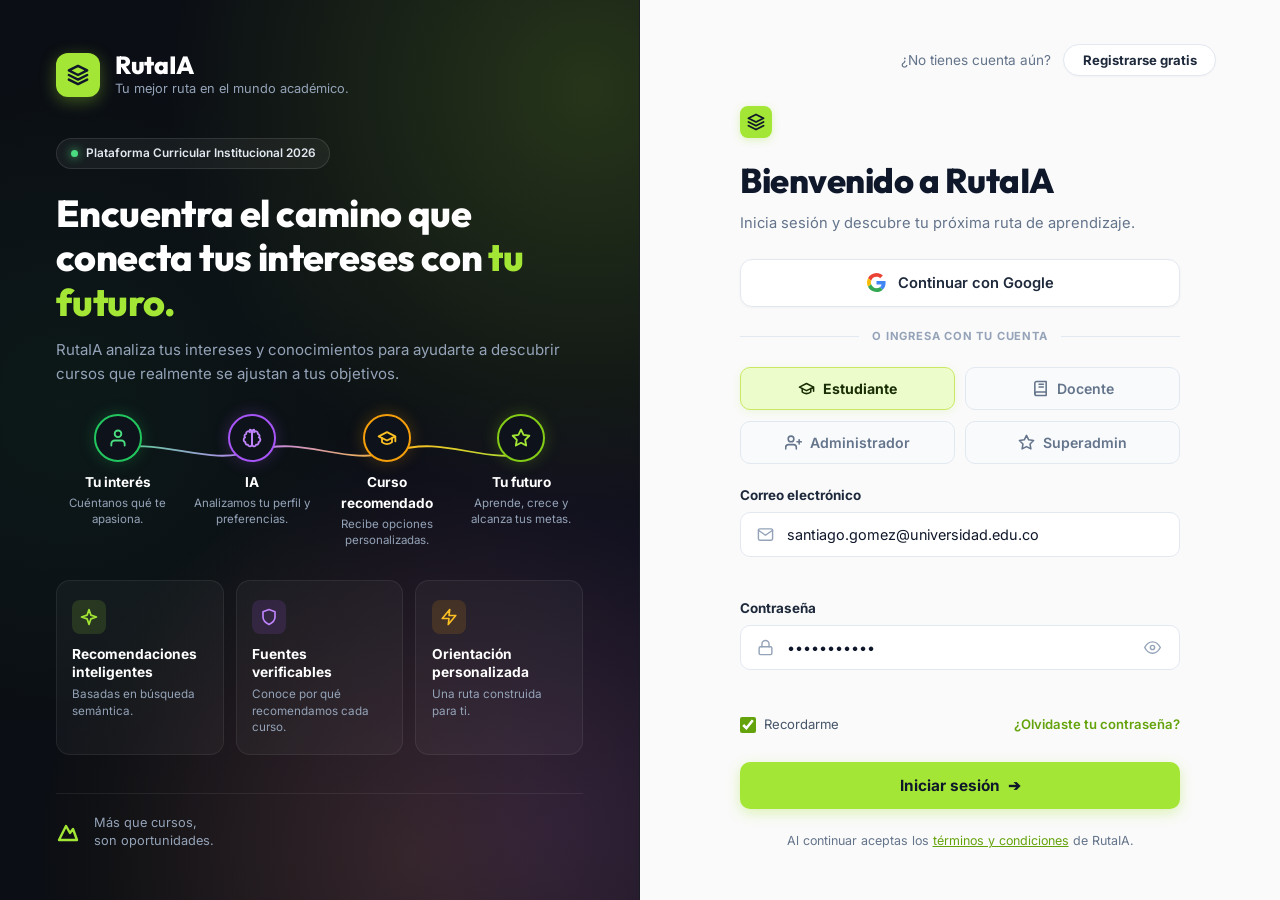
==== commit c2468657: "feat: mejorar autenticacion Google y asesor de cursos" ====
--- a/frontend/login.html
+++ b/frontend/login.html
@@ -50,6 +50,11 @@
   <!-- Estilos del Sistema -->
   <link rel="stylesheet" href="css/variables.css?v=6.5">
   <link rel="stylesheet" href="css/styles.css?v=6.5">
+  <script src="https://accounts.google.com/gsi/client" async defer></script>
+  <script>
+    // El Client ID es público. El secreto de OAuth nunca se expone en el navegador.
+    window.RUTAIA_GOOGLE_CLIENT_ID = '134514735180-itup9unjaso8pr7lk8vvq9hk0bl81avm.apps.googleusercontent.com';
+  </script>
 
   <!-- Router Guard: La sesión reside exclusivamente en el servidor Redis mediante HttpOnly Cookie -->
   <script>
@@ -62,7 +67,11 @@
       const params = new URLSearchParams(window.location.search);
       if (params.has('logout') || params.has('cambiar')) return;
 
-      fetch('http://localhost:8080/api/auth/me', { credentials: 'include' })
+      const authMeUrl = (window.location.hostname === 'localhost' || window.location.hostname === '127.0.0.1')
+        ? 'http://localhost:8080/api/auth/me'
+        : 'https://proyecto-ia2-santiago-tomas.onrender.com/api/auth/me';
+
+      fetch(authMeUrl, { credentials: 'include' })
         .then(res => {
           if (res.ok) {
             window.location.replace('index.html');
@@ -273,6 +282,7 @@
             </svg>
             <span>Continuar con Google</span>
           </button>
+          <div id="google-signin-real" style="display: none; justify-content: center;"></div>
 
           <!-- Divider Minimalista -->
           <div class="pro-divider">
@@ -498,10 +508,205 @@
 
   </div>
 
+  <!-- Modal Google Sign-In con Onboarding Obligatorio -->
+  <div class="google-modal-overlay" id="modal-google-identity" style="display: none;">
+    <div class="google-modal-card">
+      <button type="button" class="google-modal-close" id="btn-close-google-modal" aria-label="Cerrar">&times;</button>
+      
+      <!-- Paso 1: Selección de Cuenta de Google -->
+      <div class="google-step" id="google-step-select">
+        <div class="google-modal-header">
+          <svg width="34" height="34" viewBox="0 0 48 48" class="google-svg">
+            <path fill="#EA4335" d="M24 9.5c3.54 0 6.71 1.22 9.21 3.6l6.85-6.85C35.9 2.38 30.47 0 24 0 14.62 0 6.51 5.38 2.56 13.22l7.98 6.19C12.43 13.72 17.74 9.5 24 9.5z"/>
+            <path fill="#4285F4" d="M46.98 24.55c0-1.57-.15-3.09-.38-4.55H24v9.02h12.94c-.58 2.96-2.26 5.48-4.78 7.18l7.73 6c4.51-4.18 7.09-10.36 7.09-17.65z"/>
+            <path fill="#FBBC05" d="M10.53 28.59c-.48-1.45-.76-2.99-.76-4.59s.27-3.14.76-4.59l-7.98-6.19C.92 16.46 0 20.12 0 24c0 3.88.92 7.54 2.56 10.78l7.97-6.19z"/>
+            <path fill="#34A853" d="M24 48c6.48 0 11.93-2.13 15.89-5.81l-7.73-6c-2.15 1.45-4.92 2.3-8.16 2.3-6.26 0-11.57-4.22-13.47-9.91l-7.98 6.19C6.51 42.62 14.62 48 24 48z"/>
+          </svg>
+          <h3 style="margin-top: 0.5rem; font-size: 1.25rem; font-weight: 800; color: #0F172A;">Acceder con Google</h3>
+          <p style="font-size: 0.88rem; color: #64748B; margin-top: 0.25rem;">Elige una cuenta institucional o ingresa una nueva para ingresar a <strong>RutaIA</strong></p>
+        </div>
+
+        <div class="google-accounts-list">
+          <div class="google-account-item" data-email="santiago.gomez@universidad.edu.co" data-name="Santiago Gómez Morales" data-avatar="SG">
+            <div class="google-acc-avatar">SG</div>
+            <div class="google-acc-info">
+              <span class="google-acc-name">Santiago Gómez Morales</span>
+              <span class="google-acc-email">santiago.gomez@universidad.edu.co</span>
+              <span class="google-acc-role-pill">Estudiante (Cuenta activa)</span>
+            </div>
+            <span class="google-acc-arrow">➔</span>
+          </div>
+
+          <div class="google-account-item" data-email="admin@universidad.edu.co" data-name="Administrador Académico" data-avatar="AD">
+            <div class="google-acc-avatar" style="background: #2563EB;">AD</div>
+            <div class="google-acc-info">
+              <span class="google-acc-name">Administrador Académico</span>
+              <span class="google-acc-email">admin@universidad.edu.co</span>
+              <span class="google-acc-role-pill" style="background: #DBEAFE; color: #1E40AF;">Administrador (Acceso Directo)</span>
+            </div>
+            <span class="google-acc-arrow">➔</span>
+          </div>
+
+          <div class="google-account-item" data-email="superadmin@universidad.edu.co" data-name="Super Administrador del Sistema" data-avatar="SA">
+            <div class="google-acc-avatar" style="background: #7C3AED;">SA</div>
+            <div class="google-acc-info">
+              <span class="google-acc-name">Super Administrador del Sistema</span>
+              <span class="google-acc-email">superadmin@universidad.edu.co</span>
+              <span class="google-acc-role-pill" style="background: #EDE9FE; color: #6D28D9;">Superadmin (Acceso Directo)</span>
+            </div>
+            <span class="google-acc-arrow">➔</span>
+          </div>
+
+          <div class="google-account-custom-toggle" id="btn-toggle-custom-google">
+            <div class="google-acc-avatar" style="background: #F8FAFC; color: #475569; border: 1.5px dashed #CBD5E1;">+</div>
+            <div class="google-acc-info">
+              <span class="google-acc-name" style="color: #2563EB; font-weight: 700;">Usar otra cuenta de Google</span>
+              <span class="google-acc-email">Ingresar cualquier correo @gmail.com o institucional</span>
+            </div>
+          </div>
+        </div>
+
+        <form id="google-custom-account-form" style="display: none; margin-top: 1.25rem;">
+          <div class="pro-field">
+            <label for="google-custom-email">Correo de Google *</label>
+            <div class="pro-input-wrapper">
+              <input type="email" id="google-custom-email" required placeholder="tu.cuenta@gmail.com o tu@universidad.edu.co" />
+            </div>
+          </div>
+          <div class="pro-field">
+            <label for="google-custom-name">Nombre y apellido *</label>
+            <div class="pro-input-wrapper">
+              <input type="text" id="google-custom-name" required placeholder="Ej: Valentina Morales Torres" />
+            </div>
+          </div>
+          <button type="submit" class="pro-btn-primary" style="margin-top: 0.75rem;">
+            <span>Continuar con esta cuenta</span>
+            <span class="pro-btn-arrow">➔</span>
+          </button>
+        </form>
+      </div>
+
+      <!-- Paso 2: Completar Información Obligatoria de Perfil -->
+      <div class="google-step" id="google-step-profile" style="display: none;">
+        <div class="google-modal-header">
+          <div class="google-verified-badge">
+            <div class="google-acc-avatar" id="google-profile-avatar">G</div>
+            <div style="text-align: left; flex: 1;">
+              <div id="google-profile-name" style="font-weight: 800; font-size: 0.95rem; color: #0F172A;">Usuario Google</div>
+              <div id="google-profile-email" style="font-size: 0.8rem; color: #64748B;">correo@gmail.com</div>
+            </div>
+            <span class="google-check-pill">✓ Verificado</span>
+          </div>
+          <h3 style="margin-top: 0.9rem; font-size: 1.15rem; font-weight: 800; color: #0F172A;">Completar Información Obligatoria</h3>
+        </div>
+
+        <form id="google-complete-profile-form" novalidate>
+          <div class="pro-field">
+            <label>Rol asignado</label>
+            <div class="google-check-pill" style="display: inline-flex; width: fit-content; padding: 0.35rem 0.65rem;">✓ Estudiante</div>
+          </div>
+
+          <!-- Nivel de Experiencia -->
+          <div class="pro-field">
+            <label for="google-input-level">Nivel de experiencia académica * <span style="color: #DC2626; font-weight: 700;">(Obligatorio)</span></label>
+            <div class="pro-select-wrapper">
+              <select id="google-input-level" required>
+                <option value="">-- Selecciona tu nivel obligatoriamente --</option>
+                <option value="Principiante">Principiante (Desde cero, explorando fundamentos)</option>
+                <option value="Intermedio">Intermedio (Con conocimientos previos)</option>
+                <option value="Avanzado">Avanzado (Especialización y dominio técnico)</option>
+              </select>
+            </div>
+            <div class="input-validation-msg" id="google-level-msg"></div>
+          </div>
+
+          <!-- Área de Interés -->
+          <div class="pro-field">
+            <label for="google-input-area">Área de interés vocacional o especialidad * <span style="color: #DC2626; font-weight: 700;">(Obligatorio)</span></label>
+            <div class="pro-input-wrapper">
+              <input type="text" id="google-input-area" required placeholder="Ej: Inteligencia Artificial, Desarrollo Web..." />
+            </div>
+            <div class="pro-chips-row" style="margin-top: 0.5rem;">
+              <span class="pro-mini-chip google-chip" data-val="Inteligencia Artificial">IA & Modelos</span>
+              <span class="pro-mini-chip google-chip" data-val="Desarrollo Web Fullstack">Desarrollo Web</span>
+              <span class="pro-mini-chip google-chip" data-val="Cloud y DevOps">Cloud & DevOps</span>
+              <span class="pro-mini-chip google-chip" data-val="Ciberseguridad">Ciberseguridad</span>
+              <span class="pro-mini-chip google-chip" data-val="Ciencia de Datos">Ciencia de Datos</span>
+            </div>
+            <div class="input-validation-msg" id="google-area-msg"></div>
+          </div>
+
+          <!-- Facultad o Departamento -->
+          <div class="pro-field">
+            <label for="google-input-faculty">Facultad o Departamento Académico <span id="google-faculty-req-label" style="font-size: 0.78rem; color: #64748B;">(Opcional)</span></label>
+            <div class="pro-input-wrapper">
+              <input type="text" id="google-input-faculty" placeholder="Ej: Facultad de Ingeniería de Sistemas" value="Facultad de Ingeniería" />
+            </div>
+            <div class="input-validation-msg" id="google-faculty-msg"></div>
+          </div>
+
+          <div class="pro-field">
+            <label for="google-input-password">Crea una contraseña para RutaIA *</label>
+            <div class="pro-input-wrapper"><input type="password" id="google-input-password" required minlength="6" placeholder="Mínimo 6 caracteres" autocomplete="new-password" /></div>
+          </div>
+          <div class="pro-field">
+            <label for="google-input-password-confirm">Confirma tu contraseña *</label>
+            <div class="pro-input-wrapper"><input type="password" id="google-input-password-confirm" required minlength="6" placeholder="Repite tu contraseña" autocomplete="new-password" /></div>
+          </div>
+
+          <div style="display: flex; gap: 0.75rem; margin-top: 1.25rem;">
+            <button type="button" class="pro-btn-secondary" id="btn-back-to-google-accounts" style="flex: 1; padding: 0.75rem; font-size: 0.85rem; font-weight: 700; border-radius: 12px; border: 1.5px solid #CBD5E1; background: #FFFFFF; cursor: pointer;">
+              <span>← Cambiar cuenta</span>
+            </button>
+            <button type="submit" class="pro-btn-primary" id="btn-submit-google-profile" style="flex: 2;">
+              <span>Completar Registro e Ingresar</span>
+              <span class="pro-btn-arrow">➔</span>
+            </button>
+          </div>
+        </form>
+      </div>
+
+    </div>
+  </div>
+
+  <!-- Cambio obligatorio de contraseña para cuentas creadas manualmente -->
+  <div class="google-modal-overlay" id="initial-password-modal" style="display: none;">
+    <div class="google-modal-card" style="max-width: 460px;">
+      <div class="google-modal-header">
+        <div class="google-verified-badge">
+          <div class="google-acc-avatar" style="background: #7C3AED;">🔒</div>
+          <div style="text-align: left; flex: 1;">
+            <div id="initial-password-user" style="font-weight: 800; font-size: 0.95rem; color: #0F172A;">Cuenta institucional</div>
+            <div style="font-size: 0.8rem; color: #64748B;">Primer acceso seguro</div>
+          </div>
+        </div>
+        <h3 style="margin-top: 0.9rem; font-size: 1.15rem; font-weight: 800; color: #0F172A;">Cambia tu contraseña inicial</h3>
+        <p class="google-req-banner">Por seguridad debes confirmar la contraseña asignada y crear una nueva antes de continuar.</p>
+      </div>
+      <form id="initial-password-form" novalidate>
+        <div class="pro-field">
+          <label for="initial-password-current">Contraseña actual *</label>
+          <div class="pro-input-wrapper"><input type="password" id="initial-password-current" required autocomplete="current-password" /></div>
+        </div>
+        <div class="pro-field">
+          <label for="initial-password-new">Nueva contraseña *</label>
+          <div class="pro-input-wrapper"><input type="password" id="initial-password-new" required minlength="6" autocomplete="new-password" /></div>
+        </div>
+        <div class="pro-field">
+          <label for="initial-password-confirm">Confirma la nueva contraseña *</label>
+          <div class="pro-input-wrapper"><input type="password" id="initial-password-confirm" required minlength="6" autocomplete="new-password" /></div>
+        </div>
+        <button type="submit" class="pro-btn-primary" id="btn-submit-initial-password">
+          <span>Guardar nueva contraseña e ingresar</span><span class="pro-btn-arrow">→</span>
+        </button>
+      </form>
+    </div>
+  </div>
+
   <!-- Contenedor Toast para Notificaciones -->
   <div class="toast-container" id="toast-container"></div>
 
   <!-- Script Modular de Login -->
-  <script type="module" src="js/login.js"></script>
+  <script type="module" src="js/login.js?v=8.2"></script>
 </body>
 </html>
--- a/frontend/css/variables.css
+++ b/frontend/css/variables.css
@@ -1,28 +1,87 @@
 /* ==========================================================
-   RutaIA - Concepto 2: Editorial Learning Lab (Design System)
-   Inspirado en estética editorial, cálida, limpia y académica.
+   RutaIA - Editorial Learning Lab (Design System v6.0)
+   Paleta consolidada: unifica los colores "sueltos" encontrados
+   en styles.css (slate de Tailwind, rojos/limes duplicados,
+   tokens sin usar) en un único sistema semántico y accesible.
+
+   Compatible con el código actual: se mantienen los nombres de
+   variable ya usados en el proyecto. Se agregan variantes -bg/-text
+   para badges, alerts y toasts, y se retira lo que no se usaba.
    ========================================================== */
 
 :root {
-  /* Fondos y Superficies Cálidas */
-  --bg-body: #F7F5EE;
+  /* ----------------------------------------------------------
+     ESCALA DE GRISES (cálida) — sustituye al "slate" frío de
+     Tailwind que aparecía suelto en las vistas de Admin/Métricas
+     (#F8FAFC, #E2E8F0, #94A3B8, #64748B, #0F172A, etc.)
+     ---------------------------------------------------------- */
+  --gray-50: #FAF8F2;
+  --gray-100: #F2EFE8;
+  --gray-200: #E8E4DB;
+  --gray-300: #D9D4C8;
+  --gray-400: #A6A08F;
+  --gray-500: #848590;
+  --gray-600: #76777E;
+  --gray-700: #575861;
+  --gray-800: #4B4C52;
+  --gray-900: #26272C;
+
+  /* Fondos y Superficies */
+  --bg-body: var(--gray-50);
   --bg-sidebar: #FFFFFF;
   --bg-surface: #FFFFFF;
   --bg-card: #FFFFFF;
-  --bg-card-subtle: #F2EFE8;
+  --bg-card-subtle: var(--gray-100);
   --bg-input: #FFFFFF;
   --bg-highlight: #E4FB52;
 
-  /* Acentos Principales de Marca */
+  /* ----------------------------------------------------------
+     ACENTO DE MARCA — un solo lima (el más usado en el código,
+     34 apariciones), retirado su duplicado #A3E635
+     ---------------------------------------------------------- */
   --accent-lime: #D7F338;
   --accent-lime-hover: #C5E226;
+  --accent-lime-active: #B3CE1F;
+
+  /* Acento secundario cálido (antes declarado y sin usar;
+     ahora con un rol real: CTAs secundarios, "Registro", enlaces
+     destacados dentro de tarjetas editoriales) */
   --accent-coral: #FF5E3A;
-  --accent-orange: #FF9F38;
-  --accent-emerald: #10B981;
-  --accent-success: #16A34A;
-  --accent-danger: #EF4444;
+  --accent-coral-hover: #E64F2E;
 
-  /* Mosaicos Pastel de Categorías (Bento Grid) */
+  /* ----------------------------------------------------------
+     COLORES SEMÁNTICOS — un único valor por estado (antes había
+     3 rojos y 2 verdes distintos haciendo el mismo trabajo),
+     cada uno con su -bg (para badges/alerts) y -text (accesible
+     sobre fondo claro, AA en texto normal)
+     ---------------------------------------------------------- */
+  --color-success: #15803D;
+  --color-success-bg: #DCFCE7;
+  --color-success-text: #166534;
+
+  --color-danger: #DC2626;
+  --color-danger-bg: #FEE2E2;
+  --color-danger-text: #991B1B;
+
+  --color-warning: #F59E0B;
+  --color-warning-bg: #FEF3C7;
+  --color-warning-text: #92400E;
+
+  --color-info: #2563EB;
+  --color-info-bg: #EFF6FF;
+  --color-info-text: #1E40AF;
+
+  /* Alias retrocompatibles con nombres ya usados en el código */
+  --accent-success: var(--color-success);
+  --accent-danger: var(--color-danger);
+  --accent-emerald: var(--color-success);
+  /* antes duplicado de success */
+
+  /* ----------------------------------------------------------
+     MOSAICOS PASTEL DE CATEGORÍAS (Bento Grid)
+     Se ajusta --cat-ai-text para alinear con el violeta #7C3AED
+     que aparecía suelto en el código para temas de IA
+     ---------------------------------------------------------- */
   --cat-web-bg: #E8F88E;
   --cat-web-text: #374706;
   --cat-java-bg: #FEE1BA;
@@ -31,8 +90,8 @@
   --cat-data-text: #7A281E;
   --cat-rpa-bg: #F8D3EC;
   --cat-rpa-text: #6B1E54;
-  --cat-ai-bg: #DFDAFC;
-  --cat-ai-text: #32267B;
+  --cat-ai-bg: #EDE9FE;
+  --cat-ai-text: #6D28D9;
   --cat-security-bg: #C7F6EB;
   --cat-security-text: #0E5848;
   --cat-docker-bg: #D4F4F0;
@@ -40,12 +99,12 @@
 
   /* Tipografía y Textos */
   --text-primary: #18191E;
-  --text-secondary: #575861;
-  --text-muted: #848590;
+  --text-secondary: var(--gray-700);
+  --text-muted: var(--gray-500);
   --text-on-lime: #121316;
 
   /* Bordes y Líneas */
-  --border-subtle: #E8E4DB;
+  --border-subtle: var(--gray-200);
   --border-card: #ECE8E0;
   --border-focus: #18191E;
 
@@ -70,4 +129,4 @@
   /* Transiciones */
   --transition-fast: 0.15s ease;
   --transition-normal: 0.22s cubic-bezier(0.2, 0, 0, 1);
-}
+}
--- a/frontend/css/styles.css
+++ b/frontend/css/styles.css
@@ -2019,7 +2019,7 @@
   color: #121316;
 }
 
-.form-field input, .form-field select {
+.form-field input, .form-field select, .form-field textarea {
   background: #FAF8F2;
   border: 1px solid rgba(226, 220, 208, 0.9);
   border-radius: 12px;
@@ -2027,10 +2027,11 @@
   outline: none;
   font-size: 0.92rem;
   color: #121316;
+  font-family: inherit;
   transition: all 0.2s ease;
 }
 
-.form-field input:focus, .form-field select:focus {
+.form-field input:focus, .form-field select:focus, .form-field textarea:focus {
   border-color: #121316;
   background: #FFFFFF;
   box-shadow: 0 0 0 3px rgba(215, 243, 56, 0.4);
@@ -2376,6 +2377,23 @@
   border: 1px solid #C7D2FE;
 }
 
+.role-badge-superadmin {
+  background: linear-gradient(135deg, #7C3AED 0%, #4F46E5 100%);
+  color: #FFFFFF;
+  border: 1px solid rgba(255, 255, 255, 0.3);
+  box-shadow: 0 2px 6px rgba(124, 58, 237, 0.35);
+  font-weight: 800;
+  letter-spacing: 0.5px;
+}
+
+.text-purple {
+  color: #7C3AED !important;
+}
+
+.text-blue {
+  color: #2563EB !important;
+}
+
 .btn-ver-inscritos {
   background: #F8FAFC;
   color: #1E293B;
@@ -3345,9 +3363,89 @@
   justify-content: center;
 }
 
-/* 14. Modal de Curso Administrativo */
+/* 14. Modal de Curso Administrativo (Diseño Editorial Moderno) */
 .modal-course-admin-card {
-  max-width: 640px;
+  max-width: 680px;
+  width: 94%;
+  padding: 2.2rem 2.4rem;
+  border-radius: 22px;
+  border: 1px solid rgba(226, 220, 208, 0.75);
+  box-shadow: 0 24px 56px rgba(0, 0, 0, 0.22);
+}
+
+.modal-icon-badge-course {
+  width: 44px;
+  height: 44px;
+  border-radius: 14px;
+  background: #ECFCCB;
+  color: #4D7C0F;
+  border: 1.5px solid rgba(132, 204, 22, 0.35);
+  display: flex;
+  align-items: center;
+  justify-content: center;
+  flex-shrink: 0;
+}
+
+.course-form-grid-3 {
+  display: grid;
+  grid-template-columns: 2fr 1.35fr 1fr;
+  gap: 1rem;
+}
+
+@media (max-width: 640px) {
+  .course-form-grid-3 {
+    grid-template-columns: 1fr;
+    gap: 0.5rem;
+  }
+  .modal-course-admin-card {
+    padding: 1.5rem !important;
+  }
+}
+
+.modal-course-admin-card textarea {
+  min-height: 115px;
+  line-height: 1.55;
+  font-family: inherit;
+  font-size: 0.91rem;
+  padding: 0.85rem 1rem;
+  resize: vertical;
+  color: #121316;
+  scrollbar-width: thin;
+  scrollbar-color: rgba(24, 25, 30, 0.2) transparent;
+}
+
+.modal-course-admin-card textarea::-webkit-scrollbar {
+  width: 6px;
+}
+
+.modal-course-admin-card textarea::-webkit-scrollbar-track {
+  background: transparent;
+}
+
+.modal-course-admin-card textarea::-webkit-scrollbar-thumb {
+  background: rgba(24, 25, 30, 0.2);
+  border-radius: 4px;
+}
+
+.modal-course-admin-card textarea::-webkit-scrollbar-thumb:hover {
+  background: rgba(24, 25, 30, 0.35);
+}
+
+.modal-select-wrapper {
+  position: relative;
+  width: 100%;
+}
+
+.modal-select-wrapper select {
+  appearance: none;
+  -webkit-appearance: none;
+  -moz-appearance: none;
+  padding-right: 2.25rem !important;
+  background-image: url("data:image/svg+xml,%3Csvg xmlns='http://www.w3.org/2000/svg' width='16' height='16' viewBox='0 0 24 24' fill='none' stroke='%234B5563' stroke-width='2.2' stroke-linecap='round' stroke-linejoin='round'%3E%3Cpolyline points='6 9 12 15 18 9'%3E%3C/polyline%3E%3C/svg%3E");
+  background-repeat: no-repeat;
+  background-position: right 0.85rem center;
+  background-size: 14px 14px;
+  cursor: pointer;
 }
 
 .modal-actions-row {
@@ -3360,8 +3458,8 @@
 .btn-cancel-modal {
   background: #F3F4F6;
   color: #4B5563;
-  border: none;
-  padding: 0.75rem 1.25rem;
+  border: 1.5px solid rgba(226, 220, 208, 0.8);
+  padding: 0.75rem 1.4rem;
   border-radius: 12px;
   font-weight: 700;
   font-size: 0.88rem;
@@ -3372,6 +3470,7 @@
 .btn-cancel-modal:hover {
   background: #E5E7EB;
   color: #111827;
+  border-color: #18191E;
 }
 
 /* ==========================================================================
@@ -4914,6 +5013,17 @@
   color: #18191E;
   line-height: 1.5;
   min-height: 52px;
+  max-height: 220px;
+  box-sizing: border-box;
+  overflow-y: hidden;
+  scrollbar-width: none;
+  -ms-overflow-style: none;
+}
+
+.claude-textarea::-webkit-scrollbar {
+  display: none;
+  width: 0;
+  height: 0;
 }
 
 .claude-textarea::placeholder {
@@ -5212,12 +5322,19 @@
   font-family: inherit;
   color: #18191E;
   line-height: 1.45;
-  max-height: 120px;
+  min-height: 24px;
+  max-height: 200px;
   padding: 0.35rem 0;
-}
-
-.claude-bottom-textarea::placeholder {
-  color: #94A3B8;
+  box-sizing: border-box;
+  overflow-y: hidden;
+  scrollbar-width: none;
+  -ms-overflow-style: none;
+}
+
+.claude-bottom-textarea::-webkit-scrollbar {
+  display: none;
+  width: 0;
+  height: 0;
 }
 
 .claude-disclaimer {
@@ -5253,7 +5370,18 @@
   transform: translateX(-50%) translateY(-2px);
 }
 
-/* Indicador de Carga dentro del Chat */
+/* Indicador de Carga dentro del Chat - Alineado con la ventana de conversación */
+.claude-chat-container .chat-loading-wrapper {
+  max-width: 860px;
+  width: 100%;
+  margin: 0 auto 1.5rem auto;
+  padding: 0 1.25rem;
+  box-sizing: border-box;
+  display: flex;
+  justify-content: flex-start;
+  animation: fadeIn 0.2s ease-in-out;
+}
+
 .claude-chat-container .chat-loading-indicator {
   display: inline-flex;
   align-items: center;
@@ -5263,8 +5391,7 @@
   border: 1px solid #E2E8F0;
   border-radius: 16px 16px 16px 4px;
   width: fit-content;
-  margin-left: 0.25rem;
-  animation: fadeIn 0.2s ease-in-out;
+  box-shadow: 0 2px 8px rgba(0, 0, 0, 0.04);
 }
 
 .claude-chat-container .chat-loading-dots span {
@@ -5886,9 +6013,9 @@
    MODAL NÓMINA DE ESTUDIANTES - PANEL DOCENTE
    ========================================================== */
 .modal-docente-roster-card {
-  max-width: 860px !important;
-  width: 95% !important;
-  padding: 2.2rem !important;
+  max-width: 1060px !important;
+  width: 96% !important;
+  padding: 2.2rem 2.5rem !important;
   border-radius: 24px !important;
 }
 
@@ -5901,13 +6028,14 @@
 }
 
 .docente-roster-scroll {
-  max-height: 380px;
+  max-height: 420px;
   overflow-y: auto;
-  overflow-x: hidden;
+  overflow-x: auto;
 }
 
 .docente-roster-scroll::-webkit-scrollbar {
   width: 6px;
+  height: 6px;
 }
 .docente-roster-scroll::-webkit-scrollbar-track {
   background: #F8FAFC;
@@ -5924,13 +6052,13 @@
   width: 100%;
   border-collapse: collapse;
   text-align: left;
-  table-layout: fixed;
+  table-layout: auto;
 }
 
 .docente-roster-table th {
   background: #F8FAFC;
-  padding: 0.85rem 1.15rem;
-  font-size: 0.72rem;
+  padding: 0.95rem 1.3rem;
+  font-size: 0.74rem;
   font-weight: 800;
   color: #64748B;
   text-transform: uppercase;
@@ -5940,10 +6068,11 @@
 }
 
 .docente-roster-table td {
-  padding: 0.95rem 1.15rem;
+  padding: 1rem 1.3rem;
   border-bottom: 1px solid #F1F5F9;
   vertical-align: middle;
   font-size: 0.88rem;
+  white-space: nowrap;
 }
 
 .docente-roster-table tbody tr {
@@ -5962,25 +6091,20 @@
   display: flex;
   flex-direction: column;
   gap: 0.2rem;
-  overflow: hidden;
 }
 
 .docente-student-name {
   font-weight: 700;
   color: #0F172A;
-  font-size: 0.92rem;
+  font-size: 0.94rem;
   line-height: 1.3;
   white-space: nowrap;
-  overflow: hidden;
-  text-overflow: ellipsis;
 }
 
 .docente-student-interest {
-  font-size: 0.77rem;
+  font-size: 0.78rem;
   color: #64748B;
   white-space: nowrap;
-  overflow: hidden;
-  text-overflow: ellipsis;
 }
 
 .docente-student-interest strong {
@@ -5990,14 +6114,12 @@
 
 .docente-student-email {
   color: #475569;
-  font-size: 0.85rem;
+  font-size: 0.86rem;
   font-weight: 500;
   display: flex;
   align-items: center;
-  gap: 0.4rem;
+  gap: 0.45rem;
   white-space: nowrap;
-  overflow: hidden;
-  text-overflow: ellipsis;
 }
 
 .docente-student-email svg {
@@ -6007,7 +6129,7 @@
 
 .docente-date-badge {
   color: #64748B;
-  font-size: 0.82rem;
+  font-size: 0.84rem;
   font-weight: 600;
   white-space: nowrap;
 }
@@ -6044,4 +6166,680 @@
   }
 }
 
-
+/* ==========================================================================
+   17. Modales de Gestión de Usuarios y Cambio de Contraseñas (Superadmin / Admin)
+   ========================================================================== */
+.modal-user-admin-card {
+  max-width: 620px;
+  width: 95%;
+  max-height: 90vh;
+  overflow-y: auto;
+  background: #FFFFFF;
+  border-radius: 24px;
+  padding: 2.2rem 2.4rem;
+  box-shadow: 0 24px 56px rgba(0, 0, 0, 0.2);
+  border: 1px solid rgba(226, 220, 208, 0.7);
+  animation: modalPop 0.25s cubic-bezier(0.16, 1, 0.3, 1);
+}
+
+.modal-pwd-admin-card {
+  max-width: 520px;
+  width: 95%;
+  background: #FFFFFF;
+  border-radius: 24px;
+  padding: 2.2rem 2.4rem;
+  box-shadow: 0 24px 56px rgba(0, 0, 0, 0.2);
+  border: 1px solid rgba(226, 220, 208, 0.7);
+  animation: modalPop 0.25s cubic-bezier(0.16, 1, 0.3, 1);
+}
+
+.modal-header-with-icon {
+  display: flex;
+  align-items: flex-start;
+  justify-content: space-between;
+  gap: 1rem;
+  margin-bottom: 1.25rem;
+  padding-bottom: 1rem;
+  border-bottom: 1px solid #F1F5F9;
+}
+
+.modal-header-icon-box {
+  display: flex;
+  align-items: center;
+  gap: 0.85rem;
+}
+
+.modal-icon-badge-user {
+  width: 44px;
+  height: 44px;
+  border-radius: 14px;
+  background: #F5F3FF;
+  color: #7C3AED;
+  display: flex;
+  align-items: center;
+  justify-content: center;
+  flex-shrink: 0;
+}
+
+.modal-icon-badge-pwd {
+  width: 44px;
+  height: 44px;
+  border-radius: 14px;
+  background: #FEF3C7;
+  color: #D97706;
+  display: flex;
+  align-items: center;
+  justify-content: center;
+  flex-shrink: 0;
+}
+
+.modal-form-grid-2 {
+  display: grid;
+  grid-template-columns: 1fr 1fr;
+  gap: 1.15rem;
+}
+
+@media (max-width: 620px) {
+  .modal-form-grid-2 {
+    grid-template-columns: 1fr;
+    gap: 0.85rem;
+  }
+  .modal-user-admin-card, .modal-pwd-admin-card {
+    padding: 1.5rem !important;
+  }
+}
+
+.modal-field {
+  display: flex;
+  flex-direction: column;
+  gap: 0.45rem;
+  margin-bottom: 1.1rem;
+}
+
+.modal-field label {
+  font-size: 0.86rem;
+  font-weight: 700;
+  color: #1E293B;
+  display: flex;
+  align-items: center;
+  justify-content: space-between;
+}
+
+.modal-field label .label-optional {
+  font-size: 0.76rem;
+  font-weight: 500;
+  color: #94A3B8;
+}
+
+.modal-field input,
+.modal-field select,
+.modal-field textarea {
+  background: #FAF8F2;
+  border: 1.5px solid rgba(226, 220, 208, 0.9);
+  border-radius: 12px;
+  padding: 0.75rem 1rem;
+  outline: none;
+  font-size: 0.92rem;
+  color: #121316;
+  font-family: inherit;
+  transition: all 0.2s ease;
+  width: 100%;
+  box-sizing: border-box;
+}
+
+.modal-field input:focus,
+.modal-field select:focus,
+.modal-field textarea:focus {
+  border-color: #121316;
+  background: #FFFFFF;
+  box-shadow: 0 0 0 3px rgba(215, 243, 56, 0.45);
+}
+
+.modal-field select {
+  cursor: pointer;
+}
+
+.modal-input-pwd-box {
+  position: relative;
+  display: flex;
+  align-items: center;
+  width: 100%;
+}
+
+.modal-input-pwd-box input {
+  padding-right: 2.75rem !important;
+}
+
+.modal-input-pwd-box .btn-toggle-pwd {
+  position: absolute;
+  right: 0.65rem;
+  top: 50%;
+  transform: translateY(-50%);
+  background: transparent;
+  border: none;
+  color: #94A3B8;
+  cursor: pointer;
+  display: flex;
+  align-items: center;
+  justify-content: center;
+  padding: 0.35rem;
+  border-radius: 8px;
+  transition: all 0.15s ease;
+}
+
+.modal-input-pwd-box .btn-toggle-pwd:hover {
+  color: #121316;
+  background: #E2E8F0;
+}
+
+.modal-input-pwd-box .btn-toggle-pwd.active {
+  color: #7C3AED;
+}
+
+/* Tarjeta informativa de usuario para modal de contraseñas */
+.pwd-target-card {
+  display: flex;
+  align-items: center;
+  justify-content: space-between;
+  gap: 1rem;
+  background: #F8FAFC;
+  border: 1px solid #E2E8F0;
+  border-radius: 16px;
+  padding: 0.95rem 1.15rem;
+  margin-bottom: 1.35rem;
+}
+
+.pwd-target-left {
+  display: flex;
+  align-items: center;
+  gap: 0.85rem;
+  min-width: 0;
+}
+
+.pwd-target-avatar {
+  width: 42px;
+  height: 42px;
+  border-radius: 12px;
+  background: #0F172A;
+  color: #FFFFFF;
+  font-weight: 800;
+  font-size: 1rem;
+  display: flex;
+  align-items: center;
+  justify-content: center;
+  flex-shrink: 0;
+  box-shadow: 0 4px 10px rgba(0, 0, 0, 0.1);
+}
+
+.pwd-target-meta {
+  min-width: 0;
+}
+
+.pwd-target-name {
+  font-weight: 800;
+  font-size: 0.96rem;
+  color: #0F172A;
+  white-space: nowrap;
+  overflow: hidden;
+  text-overflow: ellipsis;
+}
+
+.pwd-target-email {
+  font-size: 0.82rem;
+  color: #64748B;
+  font-family: var(--font-mono, monospace);
+  white-space: nowrap;
+  overflow: hidden;
+  text-overflow: ellipsis;
+}
+
+/* Indicador de coincidencia de contraseña */
+.pwd-feedback-hint {
+  font-size: 0.82rem;
+  margin-top: 0.4rem;
+  display: flex;
+  align-items: center;
+  gap: 0.4rem;
+  transition: all 0.2s ease;
+}
+
+.pwd-feedback-hint.neutral {
+  color: #64748B;
+}
+
+.pwd-feedback-hint.valid {
+  color: #16A34A;
+  font-weight: 600;
+}
+
+.pwd-feedback-hint.invalid {
+  color: #DC2626;
+  font-weight: 600;
+}
+
+.pwd-feedback-hint svg {
+  flex-shrink: 0;
+}
+
+/* ==========================================================
+   MODAL GOOGLE SIGN-IN CON INFORMACIÓN ACADÉMICA OBLIGATORIA
+   ========================================================== */
+.google-modal-overlay {
+  position: fixed;
+  inset: 0;
+  background: rgba(15, 23, 42, 0.65);
+  backdrop-filter: blur(6px);
+  z-index: 9999;
+  display: flex;
+  align-items: center;
+  justify-content: center;
+  padding: 1.25rem;
+  animation: fadeIn 0.2s ease-out;
+}
+
+.google-modal-card {
+  background: #FFFFFF;
+  border-radius: 20px;
+  width: 100%;
+  max-width: 500px;
+  max-height: 90vh;
+  overflow-y: auto;
+  padding: 2rem;
+  box-shadow: 0 25px 50px -12px rgba(0, 0, 0, 0.25);
+  position: relative;
+  border: 1px solid #E2E8F0;
+  animation: modalScale 0.25s cubic-bezier(0.16, 1, 0.3, 1);
+}
+
+.google-modal-close {
+  position: absolute;
+  top: 1.25rem;
+  right: 1.25rem;
+  background: none;
+  border: none;
+  font-size: 1.6rem;
+  color: #94A3B8;
+  cursor: pointer;
+  line-height: 1;
+  padding: 0.25rem;
+  border-radius: 8px;
+  transition: all 0.15s ease;
+}
+
+.google-modal-close:hover {
+  color: #0F172A;
+  background: #F1F5F9;
+}
+
+.google-modal-header {
+  text-align: center;
+  margin-bottom: 1.5rem;
+}
+
+.google-accounts-list {
+  display: flex;
+  flex-direction: column;
+  gap: 0.75rem;
+}
+
+.google-account-item {
+  display: flex;
+  align-items: center;
+  gap: 0.85rem;
+  padding: 0.85rem 1rem;
+  border-radius: 14px;
+  border: 1.5px solid #E2E8F0;
+  background: #FFFFFF;
+  cursor: pointer;
+  transition: all 0.2s ease;
+}
+
+.google-account-item:hover {
+  border-color: #4285F4;
+  background: #F8FAFC;
+  transform: translateY(-1px);
+  box-shadow: 0 4px 12px rgba(66, 133, 244, 0.08);
+}
+
+.google-acc-avatar {
+  width: 40px;
+  height: 40px;
+  border-radius: 50%;
+  background: #4285F4;
+  color: #FFFFFF;
+  font-weight: 800;
+  font-size: 0.95rem;
+  display: flex;
+  align-items: center;
+  justify-content: center;
+  flex-shrink: 0;
+}
+
+.google-acc-info {
+  display: flex;
+  flex-direction: column;
+  flex: 1;
+  min-width: 0;
+}
+
+.google-acc-name {
+  font-weight: 700;
+  font-size: 0.92rem;
+  color: #0F172A;
+  white-space: nowrap;
+  overflow: hidden;
+  text-overflow: ellipsis;
+}
+
+.google-acc-email {
+  font-size: 0.8rem;
+  color: #64748B;
+  font-family: monospace;
+  white-space: nowrap;
+  overflow: hidden;
+  text-overflow: ellipsis;
+}
+
+.google-acc-role-pill {
+  display: inline-block;
+  font-size: 0.68rem;
+  font-weight: 700;
+  padding: 0.1rem 0.5rem;
+  border-radius: 6px;
+  background: #DCFCE7;
+  color: #15803D;
+  margin-top: 0.2rem;
+  width: fit-content;
+}
+
+.google-acc-arrow {
+  color: #CBD5E1;
+  font-weight: 700;
+  font-size: 1rem;
+  transition: transform 0.2s;
+}
+
+.google-account-item:hover .google-acc-arrow {
+  color: #4285F4;
+  transform: translateX(3px);
+}
+
+.google-account-custom-toggle {
+  display: flex;
+  align-items: center;
+  gap: 0.85rem;
+  padding: 0.85rem 1rem;
+  border-radius: 14px;
+  border: 1.5px dashed #CBD5E1;
+  background: #F8FAFC;
+  cursor: pointer;
+  transition: all 0.2s ease;
+}
+
+.google-account-custom-toggle:hover {
+  border-color: #2563EB;
+  background: #EFF6FF;
+}
+
+.google-verified-badge {
+  display: flex;
+  align-items: center;
+  gap: 0.85rem;
+  background: #F8FAFC;
+  padding: 0.85rem 1rem;
+  border-radius: 14px;
+  border: 1px solid #E2E8F0;
+  margin-bottom: 1rem;
+}
+
+.google-check-pill {
+  font-size: 0.72rem;
+  font-weight: 800;
+  color: #047857;
+  background: #D1FAE5;
+  border: 1px solid #A7F3D0;
+  padding: 0.2rem 0.55rem;
+  border-radius: 8px;
+  white-space: nowrap;
+}
+
+.google-req-banner {
+  background: rgba(245, 158, 11, 0.1);
+  border: 1px solid rgba(245, 158, 11, 0.25);
+  border-radius: 10px;
+  padding: 0.75rem 1rem;
+  font-size: 0.82rem;
+  color: #92400E;
+  line-height: 1.45;
+  margin-top: 0.6rem;
+}
+
+.input-invalid {
+  border-color: #DC2626 !important;
+  background: #FEF2F2 !important;
+  box-shadow: 0 0 0 3px rgba(220, 38, 38, 0.15) !important;
+}
+
+/* ==========================================================
+   MODAL SUPERADMIN CAMBIO DE ROLES
+   ========================================================== */
+.modal-role-change-card {
+  width: min(600px, calc(100vw - 2rem));
+  max-height: min(86vh, 760px);
+  overflow-y: auto;
+  padding: 1.75rem;
+  border: 1px solid #E9E5DC;
+  box-shadow: 0 28px 72px rgba(15, 23, 42, 0.28);
+}
+
+.role-change-modal-header {
+  display: flex;
+  align-items: flex-start;
+  justify-content: space-between;
+  gap: 1rem;
+  padding-bottom: 1.2rem;
+  border-bottom: 1px solid #ECE8DF;
+}
+
+.role-change-modal-header > div:first-child {
+  display: flex;
+  align-items: flex-start;
+  gap: 0.85rem;
+}
+
+.role-change-modal-header .modal-header-icon {
+  width: 42px;
+  height: 42px;
+  display: flex;
+  align-items: center;
+  justify-content: center;
+  border-radius: 13px;
+  flex: 0 0 auto;
+}
+
+.user-password-modal-title {
+  margin: 0;
+  color: #162033;
+  font-family: var(--font-heading, 'Outfit', sans-serif);
+  font-size: 1.22rem;
+  font-weight: 800;
+  letter-spacing: -0.02em;
+}
+
+.user-password-modal-subtitle {
+  margin: 0.25rem 0 0;
+  color: #64748B;
+  font-size: 0.82rem;
+  line-height: 1.4;
+}
+
+.role-change-target-card {
+  margin: 1.15rem 0 1.3rem;
+  padding: 0.9rem 1rem;
+  background: linear-gradient(110deg, #F8FAFC 0%, #F5F3FF 100%);
+  border-color: #E5E7EB;
+}
+
+.role-change-role-field {
+  margin-bottom: 1.2rem;
+}
+
+.role-change-role-field > label {
+  color: #1E293B;
+  font-size: 0.88rem;
+}
+
+.change-role-options-grid {
+  display: grid;
+  grid-template-columns: repeat(3, minmax(0, 1fr));
+  gap: 0.7rem;
+  margin-top: 0.65rem;
+}
+
+.change-role-card-opt {
+  display: block;
+  cursor: pointer;
+  position: relative;
+}
+
+.change-role-card-opt input[type="radio"] {
+  position: absolute;
+  opacity: 0;
+  width: 0;
+  height: 0;
+}
+
+.change-role-card-inner {
+  border: 1.5px solid #E2E8F0;
+  border-radius: 14px;
+  padding: 0.9rem 0.55rem 0.8rem;
+  text-align: center;
+  background: #FFFFFF;
+  transition: all 0.2s cubic-bezier(0.16, 1, 0.3, 1);
+  display: flex;
+  flex-direction: column;
+  align-items: center;
+  gap: 0.32rem;
+  height: 100%;
+}
+
+.change-role-card-opt:hover .change-role-card-inner {
+  border-color: #B9A3F5;
+  background: #FAF8FF;
+  transform: translateY(-2px);
+  box-shadow: 0 8px 16px rgba(124, 58, 237, 0.10);
+}
+
+.change-role-card-opt input[type="radio"]:checked + .change-role-card-inner {
+  border-color: #7C3AED;
+  background: #FAF5FF;
+  box-shadow: 0 0 0 3px rgba(124, 58, 237, 0.15);
+}
+
+.change-role-emoji {
+  font-size: 1.5rem;
+  line-height: 1;
+}
+
+.change-role-title {
+  font-weight: 800;
+  font-size: 0.82rem;
+  color: #0F172A;
+}
+
+.change-role-card-opt input[type="radio"]:checked + .change-role-card-inner .change-role-title {
+  color: #7C3AED;
+}
+
+.change-role-desc {
+  font-size: 0.7rem;
+  color: #64748B;
+  line-height: 1.25;
+}
+
+.role-change-audit-notice {
+  margin-top: 1.15rem;
+  padding: 0.78rem 0.85rem;
+  display: flex;
+  align-items: flex-start;
+  gap: 0.55rem;
+  border-radius: 12px;
+  background: #F5F3FF;
+  border: 1px solid #DDD6FE;
+  color: #5B21B6;
+  font-size: 0.78rem;
+  line-height: 1.45;
+}
+
+.role-change-audit-notice svg {
+  flex: 0 0 auto;
+  margin-top: 0.05rem;
+}
+
+.role-change-actions {
+  margin-top: 1.25rem;
+  padding-top: 1rem;
+  border-top: 1px solid #F1F5F9;
+}
+
+.btn-save-modal.btn-role-change-submit {
+  border: 0;
+  border-radius: 12px;
+  padding: 0.76rem 1.15rem;
+  background: #7C3AED;
+  color: #FFFFFF;
+  font-weight: 800;
+  font-size: 0.86rem;
+  cursor: pointer;
+  box-shadow: 0 8px 16px rgba(124, 58, 237, 0.25);
+  transition: transform 0.18s ease, background 0.18s ease, box-shadow 0.18s ease;
+}
+
+.btn-save-modal.btn-role-change-submit:hover:not(:disabled) {
+  background: #6D28D9;
+  transform: translateY(-1px);
+  box-shadow: 0 10px 20px rgba(124, 58, 237, 0.32);
+}
+
+.btn-save-modal.btn-role-change-submit:disabled {
+  cursor: wait;
+  opacity: 0.7;
+}
+
+@media (max-width: 560px) {
+  .modal-role-change-card {
+    width: calc(100vw - 1rem);
+    max-height: 92vh;
+    padding: 1.25rem;
+    border-radius: 18px;
+  }
+
+  .change-role-options-grid {
+    grid-template-columns: 1fr;
+  }
+
+  .change-role-card-inner {
+    min-height: 0;
+    flex-direction: row;
+    justify-content: flex-start;
+    text-align: left;
+    padding: 0.75rem 0.9rem;
+  }
+
+  .change-role-desc {
+    margin-left: auto;
+    max-width: 58%;
+    text-align: right;
+  }
+
+  .role-change-actions {
+    flex-direction: column-reverse;
+  }
+
+  .role-change-actions button {
+    width: 100%;
+  }
+}
+
+
+
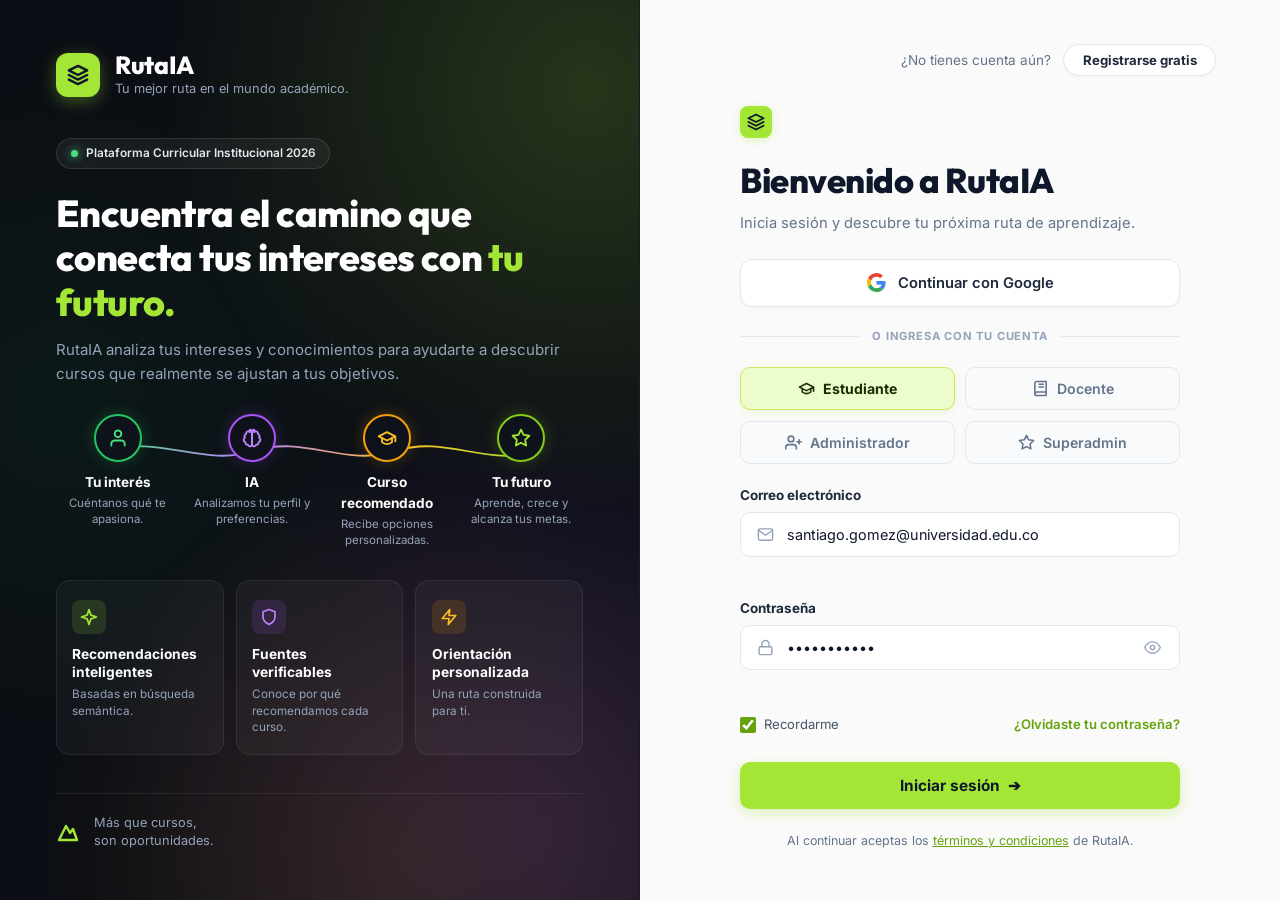
==== commit 11f4c392: "fix(login): manejar respuestas vacias del proxy" ====
--- a/frontend/login.html
+++ b/frontend/login.html
@@ -707,6 +707,6 @@
   <div class="toast-container" id="toast-container"></div>
 
   <!-- Script Modular de Login -->
-  <script type="module" src="js/login.js?v=8.2"></script>
+  <script type="module" src="js/login.js?v=8.3"></script>
 </body>
 </html>
